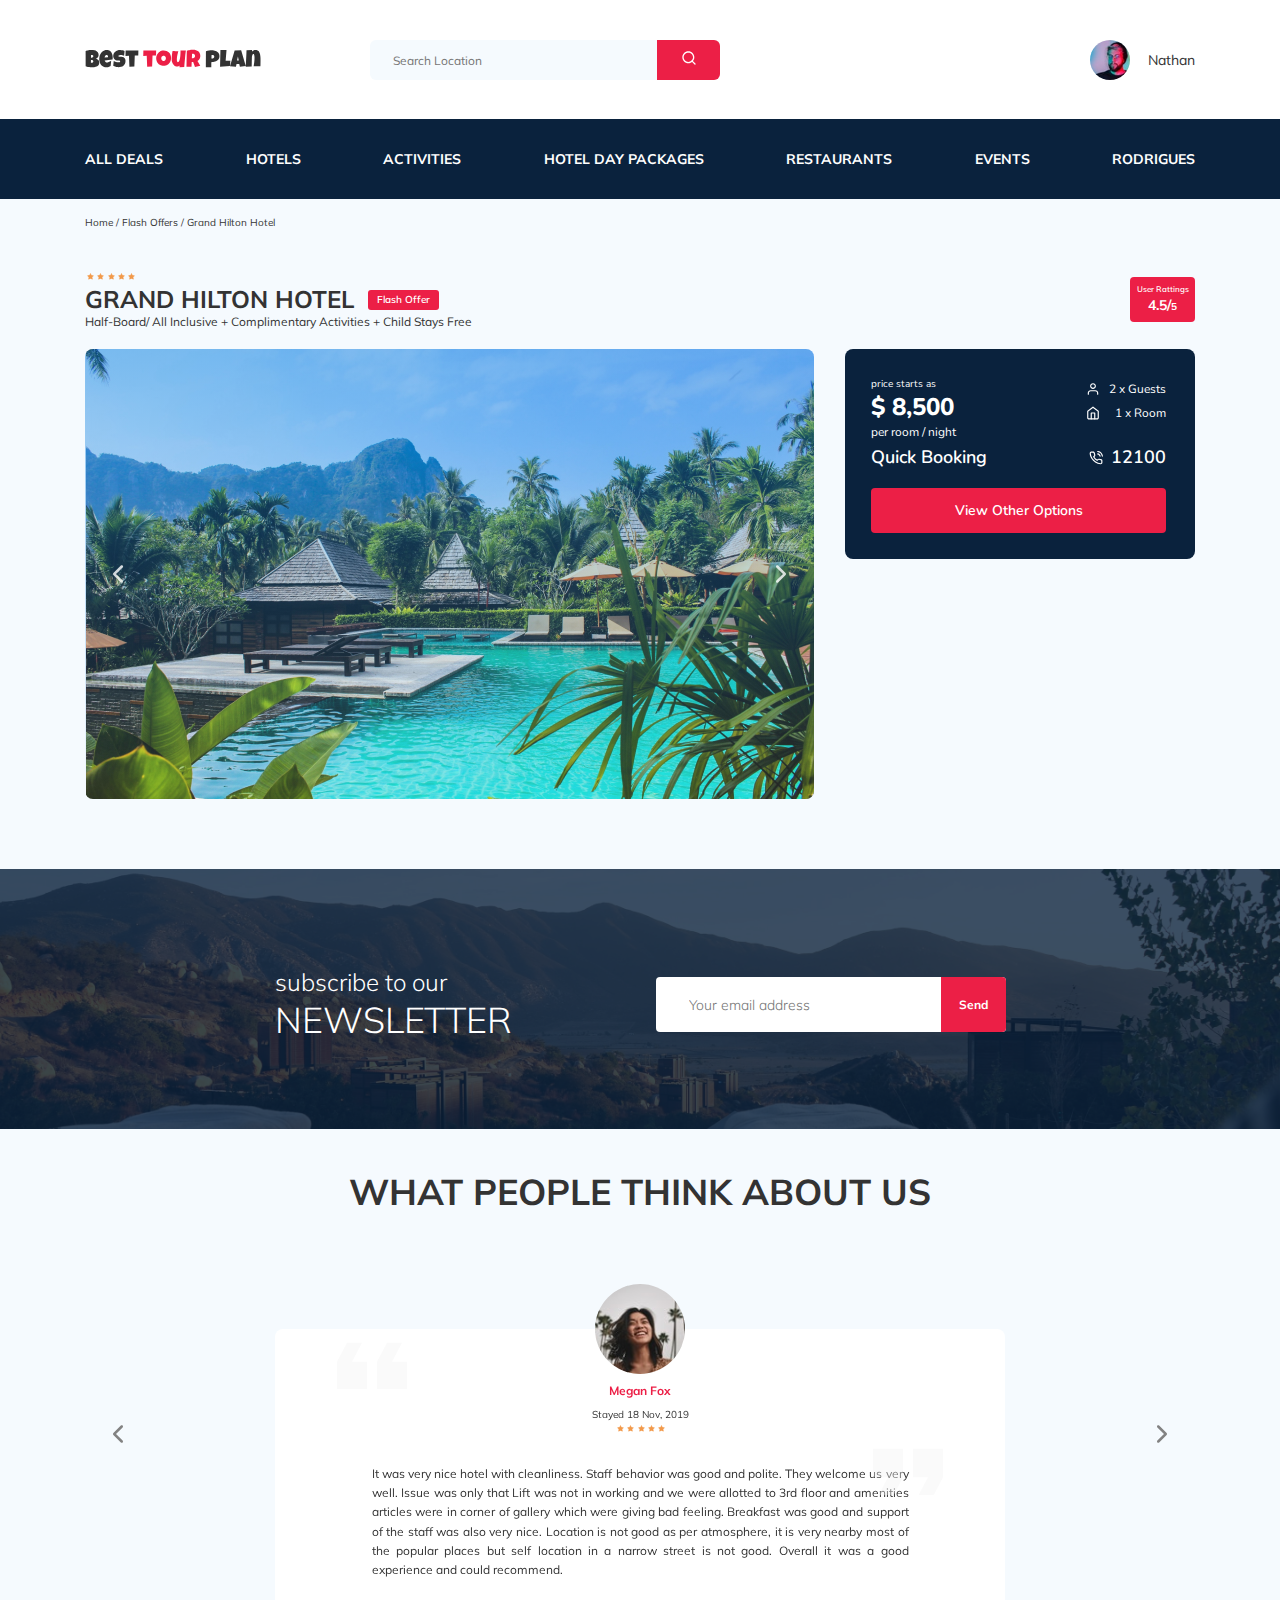
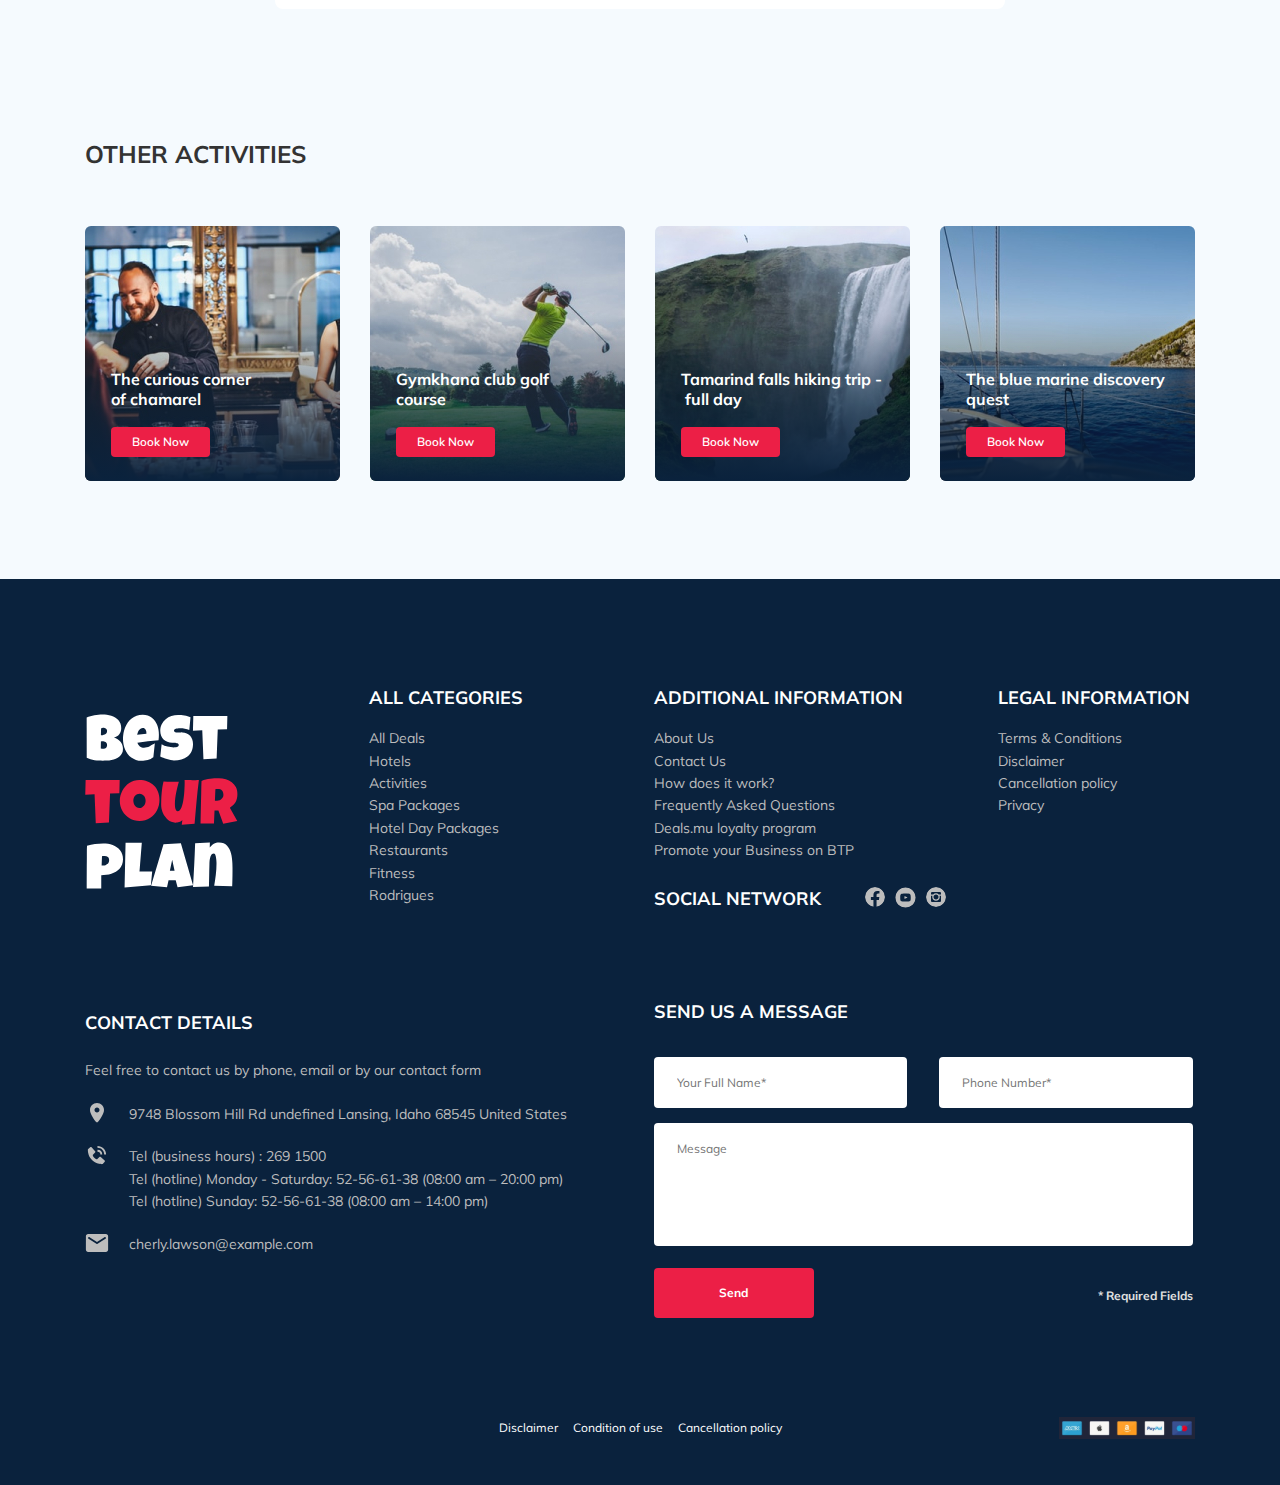
==== index.html @ 062e7aae "create a new repository" ====
<!DOCTYPE html>
<html lang="en">

<head>
  <meta charset="UTF-8" />
  <meta http-equiv="X-UA-Compatible" content="IE=edge" />
  <meta name="viewport" content="width=device-width, initial-scale=1.0" />
  <title>Best Tour Plan - Hotel Booking</title>
  <link rel="preconnect" href="https://fonts.googleapis.com">
  <link rel="preconnect" href="https://fonts.gstatic.com" crossorigin>
  <link href="https://fonts.googleapis.com/css2?family=Mulish:wght@400;700&family=Nunito:wght@400;700;800&display=swap"
    rel="stylesheet">
  <link rel="stylesheet" href="css/swiper-bundle.min.css">
  <link rel="stylesheet" href="css/style.css">

</head>

<body>
  <header class="navbar">
    <div class="container">
      <div class="navbar-top">
        <a href="#" class="logo">
          <img src="img/horizontal-logo.svg" alt="Logo: Best Tour Plan" class="logo__image" />
        </a>
        <form action="#" class="search navbar__search">
          <input type="text" class="search__input" placeholder="Search Location" />
          <button class="search__button">
            <img src="img/search.svg" alt="Icon: search" class="search__button-img" />
          </button>
        </form>
        <a href="#" class="user navbar__user">
          <img src="img/user-avatar.jpg" alt="avatar: Nathan" class="user__avatar" />
          <span class="user__name">Nathan</span>
        </a>
        <!-- /.user -->
        <button class="menu-button navbar-top__menu-button">
          <span class="menu-button__line"></span>
          <span class="menu-button__line"></span>
          <span class="menu-button__line"></span>
        </button>
      </div>
      <!-- /.navbar-top -->
    </div>
    <!-- /.container -->
    <nav class="navbar-buttom">
      <div class="container">
        <ul class="navbar-menu">
          <li class="navbar-menu__item">
            <a href="#" class="navbar-menu__link">All Deals</a>
          </li>
          <li class="navbar-menu__item">
            <a href="#" class="navbar-menu__link">Hotels</a>
          </li>
          <li class="navbar-menu__item">
            <a href="#" class="navbar-menu__link">Activities</a>
          </li>
          <li class="navbar-menu__item">
            <a href="#" class="navbar-menu__link">Hotel Day Packages</a>
          </li>
          <li class="navbar-menu__item">
            <a href="#" class="navbar-menu__link">Restaurants</a>
          </li>
          <li class="navbar-menu__item">
            <a href="#" class="navbar-menu__link">Events</a>
          </li>
          <li class="navbar-menu__item">
            <a href="#" class="navbar-menu__link">Rodrigues</a>
          </li>
        </ul>
      </div>
      <!-- /.container -->
    </nav>
    <!-- /.navbar-menu -->
  </header>
  <nav class="breadcrumb">
    <div class="container">
      <ul class="breadcrumb-list">
        <li class="breadcrumb-list__item">
          <a href="#" class="breadcrumb-list__link">Home</a>
        </li>
        <li class="breadcrumb-list__item">
          <a href="#" class="breadcrumb-list__link">Flash Offers</a>
        </li>
        <li class="breadcrumb-list__item">
          Grand Hilton Hotel
        </li>
      </ul>
    </div>
    <!-- /.container -->
  </nav>
  <!-- /.breadcrumb -->
  <section class="hotel">
    <div class="container">
      <div class="hotel-info">
        <div class="hotel-info__text">
          <div class="hotel-wrapper">
            <div class="stars">
              <div class="stars-container">
                <img src="img/star.svg" alt="rating stars" class="stars-container__images">
                <img src="img/star.svg" alt="rating stars" class="stars-container__images">
                <img src="img/star.svg" alt="rating stars" class="stars-container__images">
                <img src="img/star.svg" alt="rating stars" class="stars-container__images">
                <img src="img/star.svg" alt="rating stars" class="stars-container__images">
              </div>
              <!-- /.stars-container -->
            </div>
            <h1 class="hotel-name hotel-info__name">GRAND HILTON HOTEL</h1>
            <span class="offer hotel-info__offer">Flash Offer</span>
          </div>
          <!-- /.hotel-wrapper -->
          <p class="hotel-description hotel-info__description">Half-Board/ All Inclusive + Complimentary Activities +
            Child Stays Free</p>
        </div>
        <!-- /.hotel-info__text -->
        <div class="rating hotel-info__rating">
          <span class="rating__text">User Rattings</span>
          <span class="rating__counter">4.5/<span class="rating__max-counter">5</span></span>
        </div>
        <!-- /.hotel-info__rating -->
      </div>
      <!-- /.hotel-info -->
      <div class="hotel-grid">
        <div class="swiper-container hotel-slider
        hotel__slider">
          <div class="swiper-wrapper">
            <div class="swiper-slide hotel-slider__slide"><img class="hotel-slider__image" src="img/slide.jpg"
                alt="slide-1"></div>
            <div class="swiper-slide hotel-slider__slide"><img class="hotel-slider__image" src="img/slide-2.jpg"
                alt="slide-2"></div>
            <div class="swiper-slide hotel-slider__slide"><img class="hotel-slider__image" src="img/slide-3.jpg"
                alt="slide-3"></div>
            <div class="swiper-slide hotel-slider__slide"><img class="hotel-slider__image" src="img/slide-4.jpg"
                alt="slide-4"></div>
            <div class="swiper-slide hotel-slider__slide"><img class="hotel-slider__image" src="img/slide-5.jpg"
                alt="slide-5"></div>
          </div>
          <!-- /.swiper-wrapper hotel-slider__wrapper -->
          <button class="hotel-slider__button hotel-slider__button--prev">
          </button>
          <button class="hotel-slider__button hotel-slider__button--next">
          </button>
        </div>
        <!-- /.swiper-container hotel-slider
        hotel__slider -->
        <div class="hotel-rigth">
          <div class="booking">
            <div class="booking__info">
              <div class="booking__price">
                <span class="booking__start">price starts as</span>
                <strong class="booking__pricetag">$ 8,500</strong>
                <span class="booking__per-room">per room / night</span>
              </div>
              <!-- /.booking__price -->
              <div class="booking__room">
                <div class="booking__text">
                  <img src="img/user.svg" alt="Icon: user" class="booking__icon">
                  <span class="booking__description">2 x Guests</span>
                </div>
                <!-- /.booking__text -->
                <div class="booking__text">
                  <img src="img/home.svg" alt="Icon: home" class="booking__icon">
                  <span class="booking__description">1 x Room</span>
                </div>
                <!-- /.booking__text -->
              </div>
              <!-- /.booking__room -->
            </div>
            <!-- /.booking__info -->
            <div class="booking__call-center">
              <span class="booking__heading">Quick Booking</span>
              <a href="tel:12100" class="booking__number">
                <img src="img/phone-call.svg" alt="Icon: phone" class="booking__icon">
                <span class="booking__num">12100</span>
              </a>
            </div>
            <!-- /.booking__call-center -->
            <button class="button booking__button">View Other Options</button>
          </div>
          <!-- /.booking -->
          <div class="map">
            <iframe class="map-style"
              src="https://www.google.com/maps/embed?pb=!1m18!1m12!1m3!1d3222.095697800351!2d-115.16308798524022!3d36.13988311228956!2m3!1f0!2f0!3f0!3m2!1i1024!2i768!4f13.1!3m3!1m2!1s0x80c8c4390e8c2ddf%3A0xf3a66dec07770c1b!2z0KXQuNC70YLQvtC9INCT0YDQsNC90LQg0JLQsNC60LXQudGI0LXQvdGBINC-0L0g0JvQsNGBINCS0LXQs9Cw0YEg0KHRgtGA0creLjQvw!5e0!3m2!1sru!2s!4v1626205768491!5m2!1sru!2s"></iframe>
          </div>
          <!-- /.map -->
        </div>
        <!-- /.hotel-rigth -->
      </div>
      <!-- /.hotel-grid-->
    </div>
    <!-- /.container -->
  </section>
  <!-- /.hotel -->
  <section class="newsletter">
    <div class="newsletter-wrapper">
      <h2 class="newsletter-title newsletter__title">subscribe to our
        <span class="newsletter-title__strong">Newsletter</span>
      </h2>
      <form action="#" class="subscribe newsletter__subscribe">
        <input type="text" class="subscribe__input" placeholder="Your email address" />
        <button class="subscribe__button">
          Send
        </button>
      </form>
    </div>
    <!-- /.newsletter-wrapper -->
  </section>
  <!-- /.newsletter -->
  <section class="reviews">
    <div class="container">
      <h2 class="reviews__title">What people think about&nbsp;us</h2>
      <div class="swiper-container reviews-slider">
        <div class="swiper-wrapper">
          <div class="swiper-slide">
            <div class="reviews-slider__item">
              <div class="reviews-slider__profile">
                <img src="img/reviews-avatar.jpg" alt="Photo: Megan Fox" class="reviews-slider__avatar">
                <h3 class="reviews-slider__username">Megan Fox</h3>
                <span class="reviews-slider__date">Stayed 18 Nov, 2019</span>
                <div class="reviews-slider__rating">
                  <div class="stars-container">
                    <img src="img/star.svg" alt="rating stars" class="stars-container__images">
                    <img src="img/star.svg" alt="rating stars" class="stars-container__images">
                    <img src="img/star.svg" alt="rating stars" class="stars-container__images">
                    <img src="img/star.svg" alt="rating stars" class="stars-container__images">
                    <img src="img/star.svg" alt="rating stars" class="stars-container__images">
                  </div>
                  <!-- /.stars-container -->
                </div>
                <!-- /.reviews-slider__rating -->
              </div>
              <!-- /.reviews-slider__profile -->
              <p class="reviews-slider__text">
                It was very nice hotel with cleanliness. Staff behavior was good and polite. They welcome us very well.
                Issue was only
                that Lift was not in working and we were allotted to 3rd floor and amenities articles were in corner of
                gallery which
                were giving bad feeling. Breakfast was good and support of the staff was also very nice. Location is not
                good as per
                atmosphere, it is very nearby most of the popular places but self location in a narrow street is not
                good. Overall it
                was a good experience and could recommend.
              </p>

            </div>
            <!-- /.reviews-slider__item -->
          </div>
          <!-- /.swiper-slide -->
          <div class="swiper-slide">
            <div class="reviews-slider__item">
              <div class="reviews-slider__profile">
                <img src="img/avatar-Nicol-Ric.jpg" alt="Photo: Nicol Ric" class="reviews-slider__avatar">
                <h3 class="reviews-slider__username">Nicol Ric</h3>
                <span class="reviews-slider__date">Stayed 08 Jun, 2020</span>
                <div class="reviews-slider__rating">
                  <div class="stars-container">
                    <img src="img/star.svg" alt="rating stars" class="stars-container__images">
                    <img src="img/star.svg" alt="rating stars" class="stars-container__images">
                    <img src="img/star.svg" alt="rating stars" class="stars-container__images">
                    <img src="img/star.svg" alt="rating stars" class="stars-container__images">
                    <img src="img/rating-star-bad.svg" alt="rating stars bad" class="stars-container__images">
                  </div>
                  <!-- /.stars-container -->
                </div>
                <!-- /.reviews-slider__rating -->
              </div>
              <!-- /.reviews-slider__profile -->
              <p class="reviews-slider__text">
                The facility has a fabulous pool area complete with TV, bar and bbq’s. Several spas located throughout
                the area and one
                specifically dedicated for owners. A little far from the major hotel however bus service and tram
                service conveniently
                located nearby.
              </p>

            </div>
            <!-- /.reviews-slider__item -->
          </div>
          <!-- /.swiper-slide -->
          <div class="swiper-slide">
            <div class="reviews-slider__item">
              <div class="reviews-slider__profile">
                <img src="img/avatar-Stive-Jobs.jpg" alt="Photo: Stive Jobs" class="reviews-slider__avatar">
                <h3 class="reviews-slider__username">Stive Jobs</h3>
                <span class="reviews-slider__date">Stayed 15 Apr, 2020</span>
                <div class="reviews-slider__rating">
                  <div class="stars-container">
                    <img src="img/star.svg" alt="rating stars" class="stars-container__images">
                    <img src="img/star.svg" alt="rating stars" class="stars-container__images">
                    <img src="img/star.svg" alt="rating stars" class="stars-container__images">
                    <img src="img/star.svg" alt="rating stars" class="stars-container__images">
                    <img src="img/rating-star-bad.svg" alt="rating stars bad" class="stars-container__images">
                  </div>
                  <!-- /.stars-container -->
                </div>
                <!-- /.reviews-slider__rating -->
              </div>
              <!-- /.reviews-slider__profile -->
              <p class="reviews-slider__text">
                Has clogged sink….at times no hot water ..overflow leaking from room above in our bath tub at nite.
                Overall not the
                service u would expect from hilton. Will not be staying here again. Very long lines at the bar almost 30
                min to get a
                drink .
              </p>

            </div>
            <!-- /.reviews-slider__item -->
          </div>
          <!-- /.swiper-slide -->
          <div class="swiper-slide">
            <div class="reviews-slider__item">
              <div class="reviews-slider__profile">
                <img src="img/avatar-Mary-Smith.jpg" alt="Photo: Mary Smith" class="reviews-slider__avatar">
                <h3 class="reviews-slider__username">Mary Smith</h3>
                <span class="reviews-slider__date">Stayed 10 Jul, 2021</span>
                <div class="reviews-slider__rating">
                  <div class="stars-container">
                    <img src="img/star.svg" alt="rating stars" class="stars-container__images">
                    <img src="img/star.svg" alt="rating stars" class="stars-container__images">
                    <img src="img/star.svg" alt="rating stars" class="stars-container__images">
                    <img src="img/star.svg" alt="rating stars" class="stars-container__images">
                    <img src="img/star.svg" alt="rating stars" class="stars-container__images">
                  </div>
                  <!-- /.stars-container -->
                </div>
                <!-- /.reviews-slider__rating -->
              </div>
              <!-- /.reviews-slider__profile -->
              <p class="reviews-slider__text">
                The Hilton never disappoints, the staff was friendly, the pool area nice and clean. The best part of our
                stay at the
                Hilton on the Strip was there’s NO casino slots in the Hotel. We will definitely stay here next visit to
                Vegas
              </p>

            </div>
            <!-- /.reviews-slider__item -->
          </div>
          <!-- /.swiper-slide -->
          <div class="swiper-slide">
            <div class="reviews-slider__item">
              <div class="reviews-slider__profile">
                <img src="img/avatar-Tom-Higinson.jpg" alt="Photo: Tom Higinson" class="reviews-slider__avatar">
                <h3 class="reviews-slider__username">Tom Higinson</h3>
                <span class="reviews-slider__date">Stayed 12 Jul, 2021</span>
                <div class="reviews-slider__rating">
                  <div class="stars-container">
                    <img src="img/star.svg" alt="rating stars" class="stars-container__images">
                    <img src="img/star.svg" alt="rating stars" class="stars-container__images">
                    <img src="img/star.svg" alt="rating stars" class="stars-container__images">
                    <img src="img/rating-star-bad.svg" alt="rating stars bad" class="stars-container__images">
                    <img src="img/rating-star-bad.svg" alt="rating stars bad" class="stars-container__images">
                  </div>
                  <!-- /.stars-container -->
                </div>
                <!-- /.reviews-slider__rating -->
              </div>
              <!-- /.reviews-slider__profile -->
              <p class="reviews-slider__text">
                Was not warned about major contraction in front of building. Pool closed way too early, no restaurant in
                facility. Was
                not impressed with so called Star Luxury Suite. DVD was not even plugged in and it took several calls
                before maintenance
                was activated to come investigate. After cleaning they did not supply laundry soap. No continental
                breakfast, parking
                was far away & the nearby parking was small.
              </p>

            </div>
            <!-- /.reviews-slider__item -->
          </div>
          <!-- /.swiper-slide -->
        </div>
        <!-- /.swiper-wrapper -->
        <button class="reviews-slider__button reviews-slider__button--prev">
        </button>
        <button class="reviews-slider__button reviews-slider__button--next">
        </button>
      </div>
      <!-- /.reviews-slider -->
    </div>
    <!-- /.container -->
  </section>
  <!-- /.reviews -->
  <section class="activities">
    <div class="container">
      <h3 class="activities__title">Other Activities</h3>
      <div class="activities-wrapper">
        <div class="card activities__card">
          <img src="img/activity-1.jpg" alt="The curious corner 
             of chamarel" class="card__image">
          <h3 class="card__title">The curious corner
            of&nbsp;chamarel</h3>
          <button class="card__button">Book Now</button>
        </div>
        <!-- /.card -->
        <div class="card activities__card">
          <img src="img/activity-2.jpg" alt="Gymkhana club golf
             course" class="card__image">
          <h3 class="card__title">Gymkhana club golf
            course</h3>
          <button class="card__button">Book Now</button>
        </div>
        <!-- /.card -->
        <div class="card activities__card">
          <img src="img/activity-3.jpg" alt="Tamarind falls hiking
          trip - full day" class="card__image">
          <h3 class="card__title">Tamarind falls hiking
            trip&nbsp;-&nbsp;full day
          </h3>
          <button class="card__button">Book Now</button>
        </div>
        <!-- /.card -->
        <div class="card activities__card">
          <img src="img/activity-4.jpg" alt="The blue marine discovery
           quest" class="card__image">
          <h3 class="card__title">The blue marine discovery
            quest</h3>
          <button class="card__button">Book Now</button>
        </div>
        <!-- /.card -->
      </div>
      <!-- /.activities-wrapper -->
    </div>
    <!-- /.container -->
  </section>
  <!-- /.activities -->
  <footer class="footer">
    <div class="container">
      <div class="footer-wrapper">
        <a href="index.html" class="footer__logo">
          <img src="img/footer/vertical-logo.svg" alt="icon:vertical logo" />
        </a>
        <div class="footer__list footer__categories">
          <h3 class="footer__title">All categories</h3>
          <ul class="footer__ul">
            <li class="footer__item">
              <a href="#" class="footer__link">All Deals</a>
            </li>
            <li class="footer__item">
              <a href="#" class="footer__link">Hotels</a>
            </li>
            <li class="footer__item">
              <a href="#" class="footer__link">Activities</a>
            </li>
            <li class="footer__item">
              <a href="#" class="footer__link">Spa Packages</a>
            </li>
            <li class="footer__item">
              <a href="#" class="footer__link">Hotel Day Packages</a>
            </li>
            <li class="footer__item">
              <a href="#" class="footer__link">Restaurants</a>
            </li>
            <li class="footer__item">
              <a href="#" class="footer__link">Fitness</a>
            </li>
            <li class="footer__item">
              <a href="#" class="footer__link">Rodrigues</a>
            </li>
          </ul>
        </div>
        <!-- /.footer__list -->
        <div class="footer__list footer__additional">
          <h3 class="footer__title">additional information</h3>
          <ul class="footer__ul">
            <li class="footer__item">
              <a href="#" class="footer__link">About Us</a>
            </li>
            <li class="footer__item">
              <a href="#" class="footer__link">Contact Us</a>
            </li>
            <li class="footer__item">
              <a href="#" class="footer__link">How does it work?</a>
            </li>
            <li class="footer__item">
              <a href="#" class="footer__link">Frequently Asked Questions</a>
            </li>
            <li class="footer__item">
              <a href="#" class="footer__link">Deals.mu loyalty program</a>
            </li>
            <li class="footer__item">
              <a href="#" class="footer__link">Promote your Business on BTP</a>
            </li>
          </ul>
        </div>
        <!-- /.footer__list -->
        <div class="footer__social-network">
          <h3 class="footer__title footer__title--inline">social network</h3>
          <div class="footer__social-links">
            <a href="https://www.facebook.com/" target="_blank">
              <img class="footer__social-icon" src="./img/footer/facebook.svg" alt="link: facebook" />
            </a>
            <a href="https://www.youtube.com/" target="_blank">
              <img class="footer__social-icon" src="./img/footer/ytube.svg" alt="link: youtube" />
            </a>
            <a href="https://www.instagram.com/" target="_blank">
              <img class="footer__social-icon" src="./img/footer/instagram.svg" alt="link: instagram" />
            </a>
          </div>
          <!-- /.footer__social-links -->
        </div>
        <!-- /.footer__social-network -->
        <div class="footer__list footer__legal">
          <h3 class="footer__title">legal information</h3>
          <ul class="footer__ul">
            <li class="footer__item">
              <a href="#" class="footer__link">Terms & Conditions</a>
            </li>
            <li class="footer__item">
              <a href="#" class="footer__link">Disclaimer</a>
            </li>
            <li class="footer__item">
              <a href="#" class="footer__link">Cancellation policy</a>
            </li>
            <li class="footer__item">
              <a href="#" class="footer__link">Privacy</a>
            </li>
          </ul>
        </div>
        <!-- /.footer__list -->
        <div class="footer__contact-details contact-details">
          <h3 class="footer__title footer__title--contact">contact details</h3>
          <p class="footer__text">Feel free to contact us by phone, email or by our contact form</p>
          <ul class="footer__ul contact-details__ul">
            <li class="footer__item contact-details__item">
              <img src="./img/footer/map-marker.svg" class="contact-details__icon" alt="icon: map" />
              9748 Blossom Hill Rd undefined Lansing, Idaho 68545 United States
            </li>
            <li class="footer__item contact-details__item">
              <img src="./img/footer/phone-call-2.svg" class="contact-details__icon" alt="icon: phone" />
              <span>
                Tel (business hours) : <a class="contact-details__link" href="tel:2691500">269 1500</a> <br />
                Tel (hotline) Monday - Saturday:
                <a class="contact-details__link"
                  href="tel:52566138">52&#x2060;-&#x2060;56&#x2060;-&#x2060;&#x2060;61&#x2060;-&#x2060;38</a>
                (08:00 am – 20:00 pm) <br />
                Tel (hotline) Sunday:
                <a class="contact-details__link"
                  href="tel:52566138">52&#x2060;-&#x2060;56&#x2060;-&#x2060;61&#x2060;-&#x2060;38</a>
                (08:00 am – 14:00 pm)
                <br />
              </span>
            </li>
            <li class="footer__item contact-details__item">
              <img src="./img/footer/email.svg" class="contact-details__icon" alt="icon: email" />
              <a class="contact-details__link" href="mailto:cherly.lawson@example.com">cherly.lawson@example.com</a>
            </li>
          </ul>
        </div>
        <!-- /.footer__contact-details -->
        <div class="footer__contact-form">
          <h3 class="footer__title footer__title--form">send us a message</h3>
          <form action="#" class="footer__form form">
            <div class="footer__input-group">
              <input type="text" class="input footer__input" placeholder="Your Full Name*" />
            </div>
            <!-- /.footer__input-group -->
            <div class="footer__input-group">
              <input type="tel" class="input footer__input phone" placeholder="Phone Number*" />
            </div>
            <!-- /.footer__input-group -->
            <textarea cols="30" rows="10" class="input footer__message" placeholder="Message"></textarea>
            <button class="button footer__button" type="submit">Send</button>
            <span class="footer__info">* Required Fields</span>
          </form>
        </div>
        <!-- /.footer__message-form -->
      </div>
      <!-- /.footer-wrapper -->
      <div class="footer__rights rights">
        <div class="rights-wrapper">
          <ul class="rights__ul">
            <li class="rights__item">
              <a href="#" class="rights__link">Disclaimer</a>
            </li>
            <li class="rights__item">
              <a href="#" class="rights__link">Condition of use</a>
            </li>
            <li class="rights__item">
              <a href="#" class="rights__link"> Cancellation policy</a>
            </li>
          </ul>
          <img src="./img/footer/payment.svg" alt="icon: payment" class="rights__image" />
        </div>
        <!-- /.rights-wrapper -->
      </div>
      <!-- /.footer__rights -->
    </div>
    <!-- /.container -->
  </footer>


  <script src="js/swiper-bundle.min.js"></script>
  <script src="js/main.js"></script>
  <script src="https://ajax.googleapis.com/ajax/libs/jquery/1.11.0/jquery.min.js"></script>
  <script src="js/parallax.min.js"></script>
</body>

</html>
---- css/style.css ----
* {
  box-sizing: border-box;
}

h1, h2, h3, h4, h5, h6, p {
  margin: 0;
  padding: 0;
}

ul, ol {
  margin: 0;
  padding: 0;
  list-style: none;
}

a {
  color: inherit;
  text-decoration: none;
  cursor: pointer;
}

button {
  border: none;
  cursor: pointer;
  padding: 0;
}

body {
  font-family: 'Mulish', sans-serif;
  color: #333333;
  background-color: #F5FAFE;
}

.container {
  max-width: 1110px;
  margin: auto;
}

img {
  max-width: 100%;
}

textarea {
  resize: none;
}

/*! normalize.css v8.0.1 | MIT License | github.com/necolas/normalize.css */
/* Document
   ========================================================================== */
/**
 * 1. Correct the line height in all browsers.
 * 2. Prevent adjustments of font size after orientation changes in iOS.
 */
html {
  line-height: 1.15;
  /* 1 */
  -webkit-text-size-adjust: 100%;
  /* 2 */
}

/* Sections
   ========================================================================== */
/**
 * Remove the margin in all browsers.
 */
body {
  margin: 0;
}

/**
 * Render the `main` element consistently in IE.
 */
main {
  display: block;
}

/**
 * Correct the font size and margin on `h1` elements within `section` and
 * `article` contexts in Chrome, Firefox, and Safari.
 */
h1 {
  font-size: 2em;
  margin: 0.67em 0;
}

/* Grouping content
   ========================================================================== */
/**
 * 1. Add the correct box sizing in Firefox.
 * 2. Show the overflow in Edge and IE.
 */
hr {
  box-sizing: content-box;
  /* 1 */
  height: 0;
  /* 1 */
  overflow: visible;
  /* 2 */
}

/**
 * 1. Correct the inheritance and scaling of font size in all browsers.
 * 2. Correct the odd `em` font sizing in all browsers.
 */
pre {
  font-family: monospace, monospace;
  /* 1 */
  font-size: 1em;
  /* 2 */
}

/* Text-level semantics
   ========================================================================== */
/**
 * Remove the gray background on active links in IE 10.
 */
a {
  background-color: transparent;
}

/**
 * 1. Remove the bottom border in Chrome 57-
 * 2. Add the correct text decoration in Chrome, Edge, IE, Opera, and Safari.
 */
abbr[title] {
  border-bottom: none;
  /* 1 */
  text-decoration: underline;
  /* 2 */
  text-decoration: underline dotted;
  /* 2 */
}

/**
 * Add the correct font weight in Chrome, Edge, and Safari.
 */
b,
strong {
  font-weight: bolder;
}

/**
 * 1. Correct the inheritance and scaling of font size in all browsers.
 * 2. Correct the odd `em` font sizing in all browsers.
 */
code,
kbd,
samp {
  font-family: monospace, monospace;
  /* 1 */
  font-size: 1em;
  /* 2 */
}

/**
 * Add the correct font size in all browsers.
 */
small {
  font-size: 80%;
}

/**
 * Prevent `sub` and `sup` elements from affecting the line height in
 * all browsers.
 */
sub,
sup {
  font-size: 75%;
  line-height: 0;
  position: relative;
  vertical-align: baseline;
}

sub {
  bottom: -0.25em;
}

sup {
  top: -0.5em;
}

/* Embedded content
   ========================================================================== */
/**
 * Remove the border on images inside links in IE 10.
 */
img {
  border-style: none;
}

/* Forms
   ========================================================================== */
/**
 * 1. Change the font styles in all browsers.
 * 2. Remove the margin in Firefox and Safari.
 */
button,
input,
optgroup,
select,
textarea {
  font-family: inherit;
  /* 1 */
  font-size: 100%;
  /* 1 */
  line-height: 1.15;
  /* 1 */
  margin: 0;
  /* 2 */
}

/**
 * Show the overflow in IE.
 * 1. Show the overflow in Edge.
 */
button,
input {
  /* 1 */
  overflow: visible;
}

/**
 * Remove the inheritance of text transform in Edge, Firefox, and IE.
 * 1. Remove the inheritance of text transform in Firefox.
 */
button,
select {
  /* 1 */
  text-transform: none;
}

/**
 * Correct the inability to style clickable types in iOS and Safari.
 */
button,
[type="button"],
[type="reset"],
[type="submit"] {
  -webkit-appearance: button;
}

/**
 * Remove the inner border and padding in Firefox.
 */
button::-moz-focus-inner,
[type="button"]::-moz-focus-inner,
[type="reset"]::-moz-focus-inner,
[type="submit"]::-moz-focus-inner {
  border-style: none;
  padding: 0;
}

/**
 * Restore the focus styles unset by the previous rule.
 */
button:-moz-focusring,
[type="button"]:-moz-focusring,
[type="reset"]:-moz-focusring,
[type="submit"]:-moz-focusring {
  outline: 1px dotted ButtonText;
}

/**
 * Correct the padding in Firefox.
 */
fieldset {
  padding: 0.35em 0.75em 0.625em;
}

/**
 * 1. Correct the text wrapping in Edge and IE.
 * 2. Correct the color inheritance from `fieldset` elements in IE.
 * 3. Remove the padding so developers are not caught out when they zero out
 *    `fieldset` elements in all browsers.
 */
legend {
  box-sizing: border-box;
  /* 1 */
  color: inherit;
  /* 2 */
  display: table;
  /* 1 */
  max-width: 100%;
  /* 1 */
  padding: 0;
  /* 3 */
  white-space: normal;
  /* 1 */
}

/**
 * Add the correct vertical alignment in Chrome, Firefox, and Opera.
 */
progress {
  vertical-align: baseline;
}

/**
 * Remove the default vertical scrollbar in IE 10+.
 */
textarea {
  overflow: auto;
}

/**
 * 1. Add the correct box sizing in IE 10.
 * 2. Remove the padding in IE 10.
 */
[type="checkbox"],
[type="radio"] {
  box-sizing: border-box;
  /* 1 */
  padding: 0;
  /* 2 */
}

/**
 * Correct the cursor style of increment and decrement buttons in Chrome.
 */
[type="number"]::-webkit-inner-spin-button,
[type="number"]::-webkit-outer-spin-button {
  height: auto;
}

/**
 * 1. Correct the odd appearance in Chrome and Safari.
 * 2. Correct the outline style in Safari.
 */
[type="search"] {
  -webkit-appearance: textfield;
  /* 1 */
  outline-offset: -2px;
  /* 2 */
}

/**
 * Remove the inner padding in Chrome and Safari on macOS.
 */
[type="search"]::-webkit-search-decoration {
  -webkit-appearance: none;
}

/**
 * 1. Correct the inability to style clickable types in iOS and Safari.
 * 2. Change font properties to `inherit` in Safari.
 */
::-webkit-file-upload-button {
  -webkit-appearance: button;
  /* 1 */
  font: inherit;
  /* 2 */
}

/* Interactive
   ========================================================================== */
/*
 * Add the correct display in Edge, IE 10+, and Firefox.
 */
details {
  display: block;
}

/*
 * Add the correct display in all browsers.
 */
summary {
  display: list-item;
}

/* Misc
   ========================================================================== */
/**
 * Add the correct display in IE 10+.
 */
template {
  display: none;
}

/**
 * Add the correct display in IE 10.
 */
[hidden] {
  display: none;
}

.navbar {
  background-color: #ffffff;
}

.navbar-top {
  display: flex;
  align-items: center;
  justify-content: space-between;
  padding-top: 40px;
  padding-bottom: 39px;
}

.navbar-top__menu-button {
  display: none;
}

.navbar__search {
  margin-right: auto;
  margin-left: 108px;
}

.navbar-buttom {
  background-color: #0A223D;
}

.navbar-menu {
  display: flex;
  align-items: center;
  justify-content: space-between;
  color: #ffffff;
  padding: 30px 0;
}

.navbar-menu__link {
  text-transform: uppercase;
  font-size: 14px;
  line-height: 19px;
  font-weight: bold;
}

.logo {
  width: 177px;
}

.search {
  display: flex;
  position: relative;
  overflow: hidden;
  border-radius: 6px;
  height: 40px;
}

.search__input {
  width: 350px;
  height: 100%;
  padding-left: 23px;
  padding-right: 75px;
  background-color: #F5FAFE;
  border: none;
  font-size: 12px;
  line-height: 15px;
  color: #333333;
}

.search__button {
  position: absolute;
  top: 0;
  right: 0;
  width: 63px;
  height: 100%;
  border: none;
  background-color: #ec1f46;
}

.search__button-img {
  width: 16px;
  height: 16px;
}

.user {
  display: flex;
  align-items: center;
  text-decoration: none;
}

.user__avatar {
  width: 40px;
  height: 40px;
  border-radius: 50%;
  object-fit: cover;
}

.user__name {
  font-size: 14px;
  line-height: 18px;
  color: #333333;
  margin-left: 18px;
}

.breadcrumb-list {
  display: flex;
  align-items: center;
  padding: 17px 0 18px 0;
}

.breadcrumb-list__item {
  font-size: 10px;
  line-height: 13px;
}

.breadcrumb-list__item:not(:last-child)::after {
  content: "/";
  margin-right: 3px;
}

.hotel {
  margin-bottom: 70px;
}

.hotel-info {
  display: flex;
  align-items: center;
  justify-content: space-between;
  padding-bottom: 20px;
}

.hotel-info__offer {
  padding: 3px 9px 4px 9px;
  margin-left: 14px;
  margin-top: 5px;
  font-weight: 600;
}

.hotel-info__name {
  margin-top: 4px;
  margin-bottom: 0;
}

.hotel-info__text {
  padding-top: 26px;
}

.hotel-name {
  font-size: 24px;
  line-height: 30px;
}

.hotel-wrapper {
  display: flex;
  flex-wrap: wrap;
  align-items: center;
}

.hotel-description {
  font-size: 12px;
  line-height: 15px;
}

.hotel__slider {
  margin-left: 0;
}

.hotel-slider {
  width: 729px;
  height: 450px;
}

.hotel-slider__slide {
  position: relative;
  width: 100%;
  height: 100%;
  border-radius: 8px;
  overflow: hidden;
}

.hotel-slider__slide::after {
  content: '';
  position: absolute;
  width: 100%;
  height: 100%;
  top: 0;
  bottom: 0;
  left: 0;
  right: 0;
  background: linear-gradient(180deg, rgba(0, 122, 223, 0.48) 0%, rgba(255, 255, 255, 0.128) 100%);
  z-index: 9;
}

.hotel-slider__button {
  position: absolute;
  top: 50%;
  transform: translateY(-50%);
  z-index: 10;
  width: 30px;
  height: 30px;
  border: none;
  background-repeat: no-repeat;
  background-position: center;
  background-size: 10px;
  background-color: transparent;
}

.hotel-slider__button--next {
  right: 18px;
  background-image: url(../img/arrow-next.svg);
}

.hotel-slider__button--prev {
  left: 18px;
  background-image: url(../img/arrow-prev.svg);
}

.hotel-grid {
  display: flex;
  justify-content: space-between;
}

.hotel-rigth {
  display: flex;
  flex-direction: column;
  justify-content: space-between;
}

.stars {
  flex-basis: 100%;
  margin-right: 16px;
}

.stars-container {
  width: 48px;
  display: flex;
  flex-wrap: nowrap;
  justify-content: space-between;
  margin-left: 2px;
}

.stars-container__images {
  width: 7px;
  height: 7px;
  margin: 0;
}

.offer {
  font-size: 10px;
  line-height: 13px;
  background-color: #ec1f46;
  border-radius: 3px;
  color: #ffffff;
}

.rating {
  max-width: 65px;
  min-height: 45px;
  text-align: center;
  color: #ffffff;
  background-color: #ec1f46;
  border-radius: 4px;
  margin-bottom: -22px;
}

.rating__text {
  font-size: 8px;
  line-height: 10px;
  font-weight: 600;
}

.rating__counter {
  font-size: 14px;
  line-height: 18px;
  font-weight: bold;
}

.rating__max-counter {
  font-size: 10px;
  line-height: 18px;
  font-weight: bold;
}

.booking {
  border-radius: 8px;
  width: 350px;
  min-height: 210px;
  padding: 28px 29px 24px 26px;
  background-color: #0A223D;
  color: #ffffff;
  font-family: 'Nunito';
}

.booking__info {
  display: flex;
  justify-content: space-between;
  margin-bottom: 5px;
}

.booking__price {
  display: flex;
  flex-direction: column;
}

.booking__start {
  font-weight: normal;
  font-size: 10px;
  line-height: 14px;
}

.booking__pricetag {
  font-weight: 800;
  font-size: 24px;
  line-height: 33px;
  font-style: normal;
}

.booking__per-room {
  font-style: normal;
  font-weight: normal;
  font-size: 12px;
  line-height: 16px;
}

.booking__room {
  margin-top: 4px;
}

.booking__text {
  display: flex;
  align-items: center;
  justify-content: space-between;
  margin-bottom: 8px;
  font-style: normal;
  font-weight: normal;
  font-size: 12px;
  line-height: 16px;
}

.booking__description {
  margin-left: 9px;
}

.booking__call-center {
  display: flex;
  justify-content: space-between;
  align-items: center;
  margin-bottom: 18px;
}

.booking__heading {
  font-style: normal;
  font-weight: 600;
  font-size: 18px;
  line-height: 25px;
}

.booking__number {
  display: flex;
  align-items: center;
  justify-content: space-between;
  font-weight: 600;
  font-size: 18px;
  line-height: 25px;
}

.booking__num {
  margin-left: 8px;
}

.booking__button {
  min-height: 45px;
  font-style: normal;
  font-weight: 600;
  font-size: 14px;
  line-height: 19px;
  width: 100%;
  border-radius: 4px;
  background-color: #ec1f46;
  color: #ffffff;
}

.map {
  width: 347px;
  height: 213px;
  border-radius: 10px;
  overflow: hidden;
}

.map-style {
  width: 100%;
  height: 213px;
  border: none;
  loading: lazy;
}

.newsletter {
  position: relative;
  padding: 98px 0 87px 0;
  background-image: url(../img/newsletter-bg.jpg);
  background-repeat: no-repeat;
  background-position: center;
  background-size: cover;
}

.newsletter::before {
  content: '';
  position: absolute;
  top: 0;
  right: 0;
  bottom: 0;
  left: 0;
  width: 100%;
  height: 100%;
  background-color: rgba(10, 34, 61, 0.8);
}

.newsletter-wrapper {
  position: relative;
  display: flex;
  align-items: center;
  justify-content: space-between;
  width: 731px;
  margin: auto;
}

.newsletter-title {
  display: flex;
  flex-direction: column;
  font-style: normal;
  font-weight: 300;
  font-size: 24px;
  line-height: 30px;
  color: #ffffff;
}

.newsletter-title__strong {
  font-size: 36px;
  line-height: 45px;
  text-transform: uppercase;
}

.subscribe {
  position: relative;
  width: 350px;
  height: 55px;
  border-radius: 4px;
  overflow: hidden;
}

.subscribe__input {
  position: absolute;
  width: 100%;
  height: 100%;
  padding-left: 33px;
  padding-right: 75px;
  font-style: normal;
  font-weight: 300;
  font-size: 14px;
  line-height: 18px;
  border: none;
  color: #BDBDBD;
}

.subscribe__button {
  position: absolute;
  display: flex;
  align-items: center;
  justify-content: center;
  flex-wrap: wrap;
  min-width: 65px;
  max-width: 140px;
  top: 0;
  right: 0;
  height: 100%;
  border: none;
  background-color: #ec1f46;
  color: #ffffff;
  font-style: normal;
  font-weight: bold;
  font-size: 12px;
  line-height: 15px;
}

.reviews {
  padding: 40px 0 70px 0;
}

.reviews__title {
  font-style: normal;
  font-weight: bold;
  font-size: 36px;
  line-height: 45px;
  text-align: center;
  text-transform: uppercase;
  margin-bottom: 70px;
}

.reviews-slider__item {
  position: relative;
  display: flex;
  flex-direction: column;
  align-items: center;
  width: 730px;
  min-height: 280px;
  margin: 45px auto 0;
  padding: 0 62px 30px;
  background-color: #fff;
  border-radius: 8px;
}

.reviews-slider__item::before {
  content: '';
  position: absolute;
  top: 12.8px;
  left: 62px;
  width: 70px;
  height: 47px;
  background-image: url(../img/quote-left.svg);
  background-repeat: no-repeat;
}

.reviews-slider__item::after {
  content: '';
  position: absolute;
  right: 62px;
  top: 118.7px;
  width: 70px;
  height: 47px;
  background-image: url(../img/quote-rigth.svg);
  background-repeat: no-repeat;
}

.reviews-slider__button {
  position: absolute;
  top: 46%;
  transform: translateY(-50%);
  width: 30px;
  height: 30px;
  background-repeat: no-repeat;
  background-size: 10px;
  background-position: center;
  background-color: transparent;
  z-index: 99;
}

.reviews-slider__button--prev {
  background-image: url(../img/arrow-prev-reviews.svg);
  left: 18px;
}

.reviews-slider__button--next {
  background-image: url(../img/arrow-next-reviews.svg);
  right: 18px;
}

.reviews-slider__profile {
  display: flex;
  flex-direction: column;
  align-items: center;
  margin-top: -45px;
  margin-bottom: 32px;
}

.reviews-slider__avatar {
  width: 90px;
  height: 90px;
  margin-bottom: 9px;
  border-radius: 50%;
  object-fit: cover;
}

.reviews-slider__username {
  margin-bottom: 10px;
  font-style: normal;
  font-weight: bold;
  font-size: 12px;
  line-height: 15px;
  color: #ec1f46;
}

.reviews-slider__date {
  margin-bottom: 4px;
  font-style: normal;
  font-weight: normal;
  font-size: 10px;
  line-height: 13px;
}

.reviews-slider__rating {
  display: flex;
  align-items: center;
}

.reviews-slider__text {
  max-width: 537px;
  font-style: normal;
  font-weight: normal;
  font-size: 12px;
  line-height: 160%;
  text-align: justify;
  margin: auto;
}

.swiper-slide {
  display: flex;
  align-items: center;
  justify-content: center;
}

.activities {
  padding: 60px 0 98px 0;
}

.activities__title {
  font-style: normal;
  font-weight: bold;
  font-size: 24px;
  line-height: 30px;
  text-transform: uppercase;
  margin-bottom: 57px;
}

.activities-wrapper {
  display: flex;
  justify-content: space-between;
}

.card {
  position: relative;
  display: flex;
  flex-direction: column;
  align-items: flex-start;
  padding: 24px 26px;
  width: 255px;
  height: 255px;
  border-radius: 6px;
  background-size: cover;
  overflow: hidden;
}

.card::before {
  content: '';
  position: absolute;
  top: 0;
  right: 0;
  bottom: 0;
  left: 0;
  background: linear-gradient(179.83deg, rgba(196, 196, 196, 0) 35.34%, #0A223D 99.85%);
  z-index: -1;
}

.card__image {
  position: absolute;
  top: 0;
  right: 0;
  bottom: 0;
  left: 0;
  width: 100%;
  height: 100%;
  object-fit: cover;
  z-index: -2;
}

.card__title {
  margin-top: auto;
  margin-bottom: 18px;
  color: #ffffff;
  font-style: normal;
  font-weight: bold;
  font-size: 16px;
  line-height: 20px;
}

.card__button {
  font-family: Nunito;
  font-style: normal;
  font-weight: 600;
  font-size: 12px;
  line-height: 16px;
  color: #ffffff;
  background-color: #ec1f46;
  padding: 7px 21px;
  border-radius: 4px;
}

.footer {
  background-color: #0A223D;
  padding: 107px 0 46px;
  color: #BDBDBD;
}

.footer-wrapper {
  display: grid;
  grid-template-columns: repeat(4, minmax(250px, 1fr));
  grid-auto-rows: minmax(48px, min-content);
  column-gap: 27px;
  padding-bottom: 99px;
}

.footer__social-network {
  margin-top: 24px;
  display: flex;
  align-items: center;
  grid-row: 2/5;
  grid-column: span 2;
  align-self: start;
}

.footer__social-links {
  display: flex;
  width: 83px;
  align-items: center;
  justify-content: space-between;
}

.footer__social-icon {
  border: 1px solid transparent;
  border-radius: 50%;
}

.footer__logo {
  grid-row: 1/3;
  margin-top: 11px;
  align-self: center;
}

.footer__categories {
  grid-row: 1/5;
}

.footer__contact-details {
  grid-column: span 2;
}

.footer__message-form {
  grid-column: span 2;
}

.footer__legal {
  justify-self: end;
  margin-right: 5px;
  max-width: 200px;
}

.footer__title {
  color: #ffffff;
  font-style: normal;
  font-weight: bold;
  font-size: 18px;
  line-height: 23px;
  text-transform: uppercase;
  margin-top: 0;
  margin-bottom: 18px;
}

.footer__title--inline {
  margin-bottom: 0;
  margin-right: 43px;
}

.footer__title--contact {
  margin-top: 5px;
  margin-bottom: 25px;
}

.footer__title--form {
  margin-top: -6px;
  margin-bottom: 34px;
}

.footer__ul {
  padding: 0;
  margin: 0;
}

.footer__item {
  list-style: none;
  font-style: normal;
  font-weight: normal;
  font-size: 14px;
  line-height: 160%;
}

.footer__text {
  margin: 0 0 22px;
  font-weight: normal;
  font-size: 14px;
  line-height: 160%;
}

.footer__contact-form {
  max-width: 539px;
  grid-column: span 2;
}

.footer__form {
  display: flex;
  justify-content: space-between;
  flex-wrap: wrap;
  align-items: flex-start;
}

.footer__input {
  width: 100%;
}

.footer__input-group {
  width: 47%;
  margin-bottom: 15px;
}

.footer__message {
  width: 100%;
  max-height: 123px;
  margin-bottom: 22px;
}

.footer__button {
  width: 160px;
  height: 50px;
  font-weight: bold;
  font-size: 12px;
  line-height: 15px;
  border-radius: 4px;
  background-color: #ec1f46;
  color: #ffffff;
}

.footer__info {
  font-weight: bold;
  font-size: 12px;
  line-height: 15px;
  margin-top: 20px;
  color: #E0E0E0;
}

.contact-details {
  max-width: 500px;
}

.contact-details__item {
  display: flex;
  align-items: flex-start;
  column-gap: 20px;
}

.contact-details__item:not(:last-child) {
  margin-bottom: 20px;
}

.contact-details__icon {
  width: 20px;
  height: 20px;
}

.contact-details__icon:nth-child(1) {
  width: 24px;
  width: 24px;
}

.rights {
  display: flex;
  align-items: center;
  justify-content: flex-end;
}

.rights-wrapper {
  display: flex;
  justify-content: space-between;
  align-items: center;
  width: 696px;
}

.rights__ul {
  display: flex;
  align-items: center;
  padding: 0;
  margin: 0;
}

.rights__item {
  list-style: none;
  font-weight: normal;
  font-size: 12px;
  line-height: 15px;
  color: #ffffff;
}

.rights__item:not(:last-child) {
  margin-right: 15px;
}

.input {
  border-radius: 4px;
  padding: 18px 23px;
  font-size: 12px;
  line-height: 15px;
  color: #BDBDBD;
  position: relative;
  border: none;
}

@media (max-width: 1920px) {
  .container {
    max-width: 1320px;
  }
}

@media (max-width: 1440px) {
  .container {
    max-width: 1110px;
  }
}

@media (max-width: 1200px) {
  .container {
    max-width: 960px;
  }
  .navbar-top {
    padding-top: 30px;
    padding-bottom: 30px;
  }
  .navbar__search {
    margin-left: auto;
  }
  .navbar-menu {
    padding-top: 22px;
    padding-bottom: 22px;
  }
  .navbar-menu__link {
    font-size: 12px;
    line-height: 15px;
  }
  .hotel-slider {
    width: 580px;
  }
  .hotel-slider__image {
    width: 100%;
    height: 100%;
    object-fit: cover;
  }
  .card {
    width: 230px;
    height: 230px;
  }
  .footer-wrapper {
    column-gap: 10px;
    grid-template-columns: minmax(120px, 190px) repeat(3, minmax(200px, 1fr));
  }
  .footer__input-group {
    width: 100%;
  }
}

@media (max-width: 992px) {
  .container,
  .newsletter-wrapper {
    max-width: 700px;
  }
  .logo {
    width: 132px;
  }
  .navbar-top {
    padding-top: 30px;
    padding-bottom: 31px;
  }
  .navbar__search {
    margin-left: auto;
    margin-right: 73px;
  }
  .navbar-menu {
    padding: 20px 13px 22px 14px;
  }
  .navbar-menu__link {
    font-size: 12px;
    line-height: 15px;
    font-style: bold;
  }
  .search__input {
    width: 340px;
  }
  .search__button {
    width: 65px;
  }
  .user__name {
    margin-top: 5px;
  }
  .breadcrumb-list {
    padding: 19px 0 18px 0;
  }
  .hotel {
    margin-bottom: 56px;
  }
  .hotel-info__text {
    padding-top: 24px;
  }
  .hotel-info__name {
    margin-top: 5px;
    margin-bottom: 0px;
  }
  .hotel-info__offer {
    margin-left: 14px;
    margin-top: 6px;
  }
  .hotel-info__rating {
    max-width: 65px;
  }
  .hotel__slider {
    margin-bottom: 30px;
  }
  .hotel-slider {
    width: 100%;
  }
  .hotel-grid {
    flex-direction: column;
  }
  .hotel-rigth {
    flex-direction: row;
  }
  .stars-container {
    margin-left: 1px;
  }
  .booking {
    width: 340px;
    max-height: 210px;
    padding: 28px 22px 28px 23px;
  }
  .booking__per-room {
    margin-top: -4px;
  }
  .booking__info {
    margin-bottom: 9px;
  }
  .booking__call-center {
    margin-bottom: 17px;
  }
  .map {
    width: 340px;
  }
  .newsletter-wrapper {
    top: -6px;
  }
  .reviews__title {
    margin-bottom: 50px;
    font-style: normal;
    font-weight: bold;
    font-size: 30px;
    line-height: 38px;
    text-align: center;
    text-transform: uppercase;
  }
  .reviews-slider__item {
    max-width: 579px;
  }
  .reviews-slider__button {
    top: 50%;
  }
  .reviews-slider__button--next {
    right: 0;
  }
  .reviews-slider__button--prev {
    left: 0;
  }
  .activities {
    padding: 52px 0 98px 0;
  }
  .activities-wrapper {
    flex-wrap: wrap;
  }
  .activities__card {
    margin-bottom: 20px;
  }
  .card {
    padding: 24px 107px 24px 26px;
    width: 340px;
    height: 255px;
  }
  .footer {
    padding-top: 73px;
    padding-bottom: 33px;
  }
  .footer-wrapper {
    grid-template-columns: repeat(6, 1fr);
    grid-row-gap: 48px;
    padding-bottom: 56px;
  }
  .footer__logo {
    max-width: 98px;
    grid-row: 1 / 2;
    grid-column: span 2;
    margin-top: 0;
  }
  .footer__social-network {
    grid-row: 1 / 2;
    grid-column: span 5;
    align-self: center;
    margin-left: -47px;
    margin-top: 10px;
  }
  .footer__categories {
    grid-row: 2 / 3;
    grid-column: span 2;
  }
  .footer__additional {
    grid-row: 2 / 3;
    grid-column: span 2;
    margin-left: -30px;
  }
  .footer__legal {
    grid-row: 2 / 3;
    grid-column: span 2;
    margin-right: 0;
  }
  .footer__contact-details {
    grid-row: 3 / 4;
    grid-column: span 6;
  }
  .footer__contact-form {
    grid-row: 4 / 5;
    grid-column: span 6;
  }
  .footer__input-group {
    width: 47%;
  }
  .footer__title--contact {
    margin-top: 13px;
  }
  .footer__title--form {
    margin-top: 10px;
  }
}

@media (max-width: 767px) {
  .container,
  .newsletter-wrapper {
    max-width: 576px;
    width: 92%;
  }
  .logo__image {
    margin-bottom: 2px;
  }
  .navbar-top {
    padding-top: 30px;
    padding-bottom: 30px;
    margin-right: -1px;
  }
  .navbar__search, .navbar-menu, .navbar__user {
    display: none;
  }
  .menu-button {
    width: 16px;
    height: 11px;
    display: flex;
    align-items: center;
    justify-content: space-between;
    flex-direction: column;
    background-color: #ffffff;
    margin-top: 5px;
  }
  .menu-button__line {
    width: 16px;
    height: 1px;
    background-color: #333333;
  }
  .breadcrumb-list {
    padding: 19px 0 18px 0;
  }
  .stars {
    flex-basis: auto;
  }
  .stars-container {
    margin-right: -1px;
  }
  .hotel-rigth {
    flex-direction: column;
    min-height: 450px;
  }
  .hotel-slider {
    height: 350px;
  }
  .hotel-name {
    flex-basis: 100%;
  }
  .hotel-wrapper {
    justify-content: space-between;
  }
  .hotel-info__text {
    width: 100%;
    padding-top: 5px;
    padding-bottom: 20px;
  }
  .hotel-info__name {
    margin-top: 10px;
    margin-bottom: 0;
    margin-left: 1px;
  }
  .hotel-info__rating {
    display: none;
  }
  .hotel-info__offer {
    max-width: 70px;
    order: -1;
    margin-top: 0;
    margin-left: 2px;
    padding: 3px 8px 4px 9px;
  }
  .booking {
    width: 100%;
  }
  .map {
    width: 100%;
  }
  .newsletter {
    padding: 76px 0 83px 0;
  }
  .newsletter-wrapper {
    flex-direction: column;
    align-items: flex-start;
  }
  .newsletter__title {
    margin-bottom: 37px;
  }
  .newsletter-title {
    font-size: 20px;
    line-height: 25px;
  }
  .newsletter-title__strong {
    font-size: 30px;
    line-height: 38px;
  }
  .subscribe {
    width: 100%;
  }
  .reviews__title {
    font-style: normal;
    font-weight: bold;
    font-size: 18px;
    line-height: 23px;
    text-align: center;
    text-transform: uppercase;
    margin-bottom: 42px;
  }
  .reviews-slider__item {
    max-width: 92%;
    padding: 0 30px 30px;
  }
  .reviews-slider__item::before, .reviews-slider__item::after {
    display: none;
  }
  .reviews-slider__button {
    top: 30px;
  }
  .reviews-slider__button--prev {
    left: 50%;
    margin-left: -65px;
    transform: translate(-50%, 0);
  }
  .reviews-slider__button--next {
    right: 50%;
    margin-right: -65px;
    transform: translate(50%, 0);
  }
  .reviews-slider__text {
    text-align: unset;
    min-width: 217px;
  }
  .activities-wrapper {
    justify-content: center;
  }
  .activities__title {
    font-size: 18px;
    line-height: 23px;
  }
  .card {
    width: 340px;
    height: 255px;
  }
  .footer {
    padding-top: 69px;
    padding-bottom: 21px;
  }
  .footer-wrapper {
    grid-template-columns: 1fr;
    grid-row-gap: 30px;
    padding-bottom: 26px;
  }
  .footer__logo {
    max-width: 98px;
    grid-row: 1;
    grid-column: 1;
    margin-top: 0;
    margin-bottom: 7px;
  }
  .footer__social-network {
    grid-row: 2;
    grid-column: 1;
    align-self: center;
    margin-left: 0;
    margin-top: 0;
    flex-direction: column;
    align-items: flex-start;
  }
  .footer__categories {
    grid-row: 5;
    grid-column: 1;
  }
  .footer__additional {
    grid-row: 4;
    grid-column: 1;
    margin-left: 0;
  }
  .footer__legal {
    grid-row: 3;
    grid-column: 1;
    margin-right: 0;
    justify-self: start;
  }
  .footer__contact-details {
    grid-row: 6;
    grid-column: 1;
    margin-top: 10px;
    margin-bottom: 26px;
  }
  .footer__contact-form {
    grid-row: 7;
    grid-column: 1;
  }
  .footer__input-group {
    width: 100%;
  }
  .footer__title {
    margin-bottom: 14px;
  }
  .footer__title--inline {
    margin: 0 0 23px;
  }
  .footer__title--contact {
    margin-top: 0;
    margin-bottom: 25px;
  }
  .footer__title--form {
    margin-top: 0;
    margin-bottom: 15px;
  }
  .footer__title:nth-child(1) {
    margin-bottom: 18px;
  }
  .footer__form {
    flex-direction: column;
  }
  .footer__message {
    margin-bottom: 15px;
  }
  .footer__info {
    margin-bottom: 15px;
    margin-top: 0;
  }
  .footer__button {
    order: 1;
  }
  .footer__text {
    margin-top: 25px;
  }
  .contact-details__item {
    column-gap: 6px;
  }
}

@media (max-width: 576px) {
  .rights-wrapper {
    flex-wrap: wrap;
  }
  .rights__ul {
    margin-bottom: 10px;
    flex-basis: 100%;
    display: flex;
    justify-content: space-between;
  }
}

@media (max-width: 320px) {
  .container,
  .newsletter-wrapper {
    max-width: 280px;
  }
  .logo {
    width: 99px;
    height: 13px;
  }
  .hotel {
    margin-bottom: 60px;
  }
  .hotel__slider {
    margin-bottom: 20px;
  }
  .hotel-rigth {
    min-height: 402px;
  }
  .hotel-info {
    padding-bottom: 0;
  }
  .hotel-slider {
    max-width: 278px;
    min-height: 179px;
  }
  .hotel-grid {
    max-height: 601px;
    padding-top: 18px;
  }
  .booking {
    width: 279px;
    height: 210px;
  }
  .map {
    width: 280px;
    height: 172px;
  }
  .newsletter-wrapper {
    top: 0;
  }
  .newsletter-title__strong {
    margin-top: 5px;
  }
  .subscribe {
    width: 280px;
  }
  .subscribe__input {
    padding-left: 20px;
  }
  .reviews-slider__item {
    max-width: 100%;
  }
  .reviews-slider__text {
    font-family: 'Mulish';
    font-style: normal;
    font-weight: normal;
    font-size: 12px;
    line-height: 160%;
  }
  .reviews-slider__button--prev {
    margin-left: -91px;
  }
  .reviews-slider__button--next {
    margin-right: -89px;
  }
  .activities {
    padding: 26px 0 98px 0;
  }
  .activities__title {
    margin-bottom: 37px;
  }
  .activities__card {
    margin-bottom: 23px;
  }
  .card {
    padding: 24px 47px 24px 26px;
    width: 280px;
    height: 255px;
  }
  .rights__item:not(:last-child) {
    margin-right: 10px;
  }
}
/*# sourceMappingURL=style.css.map */
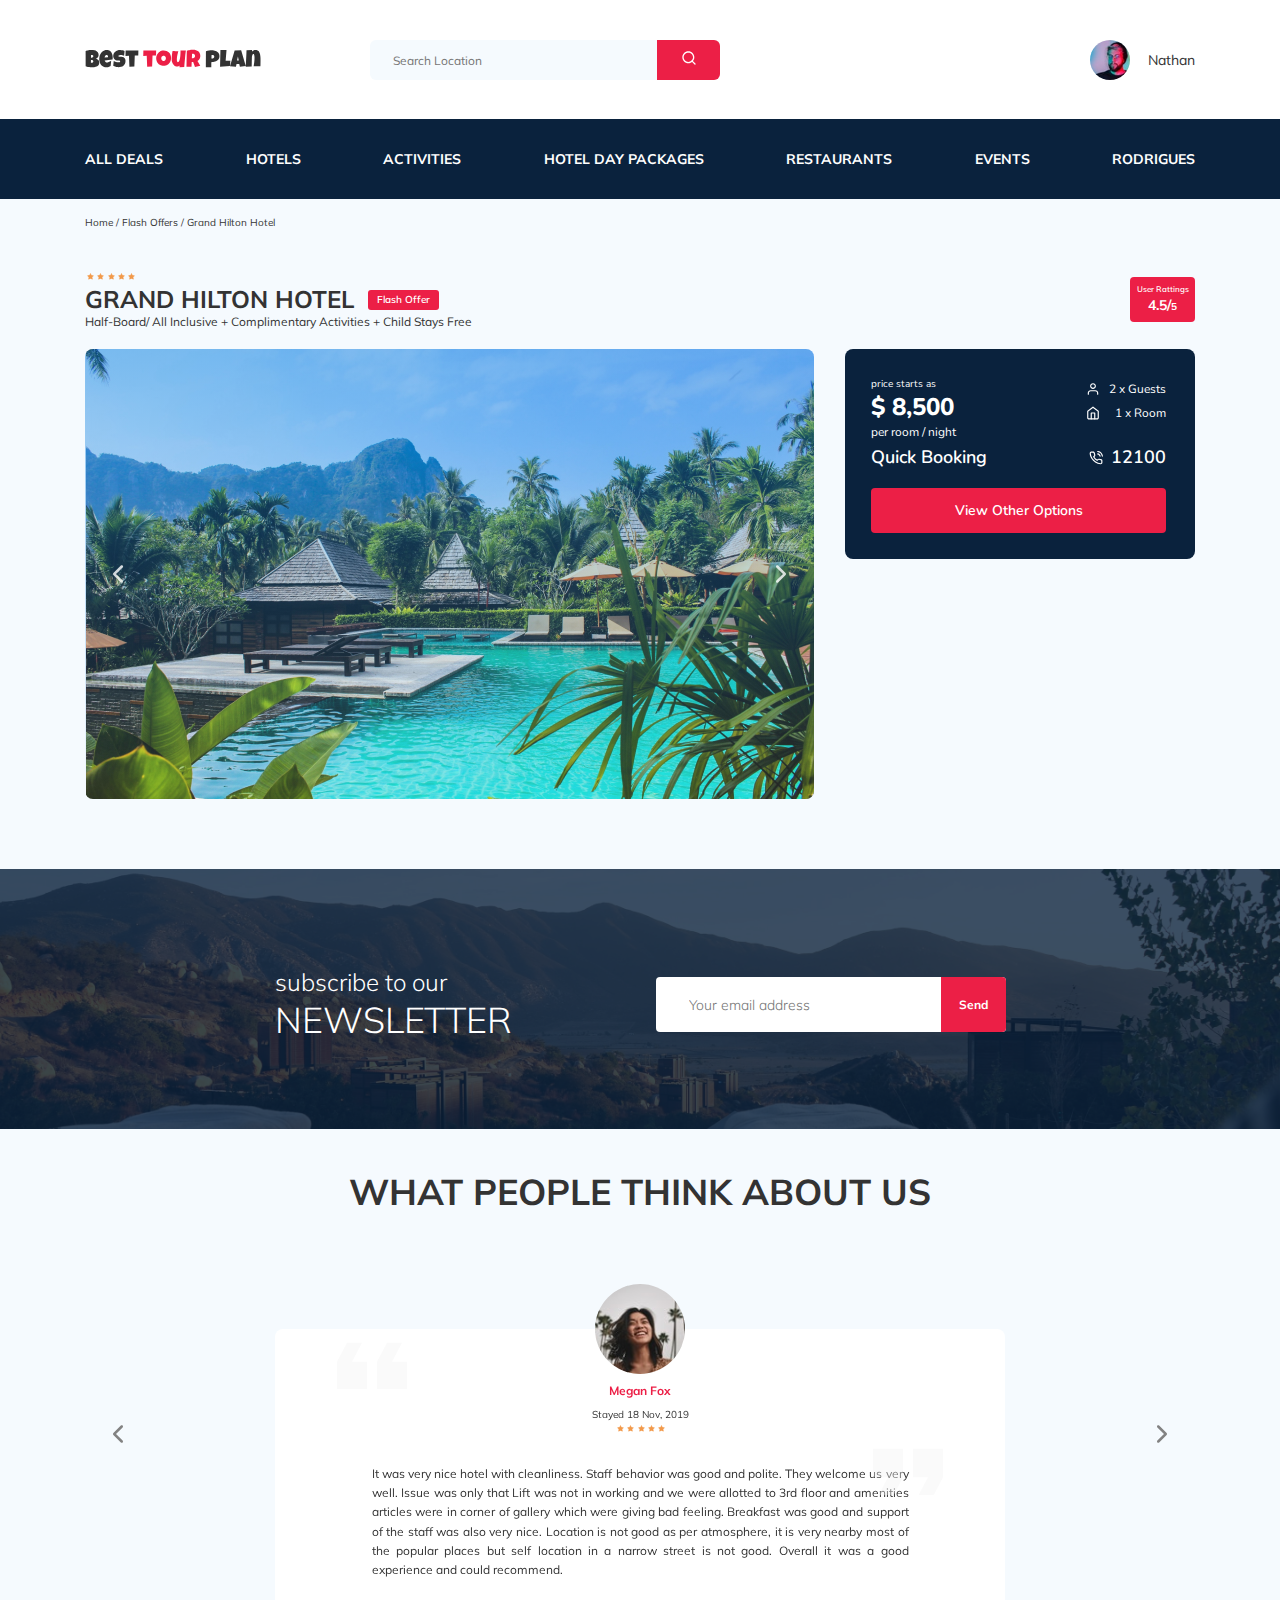
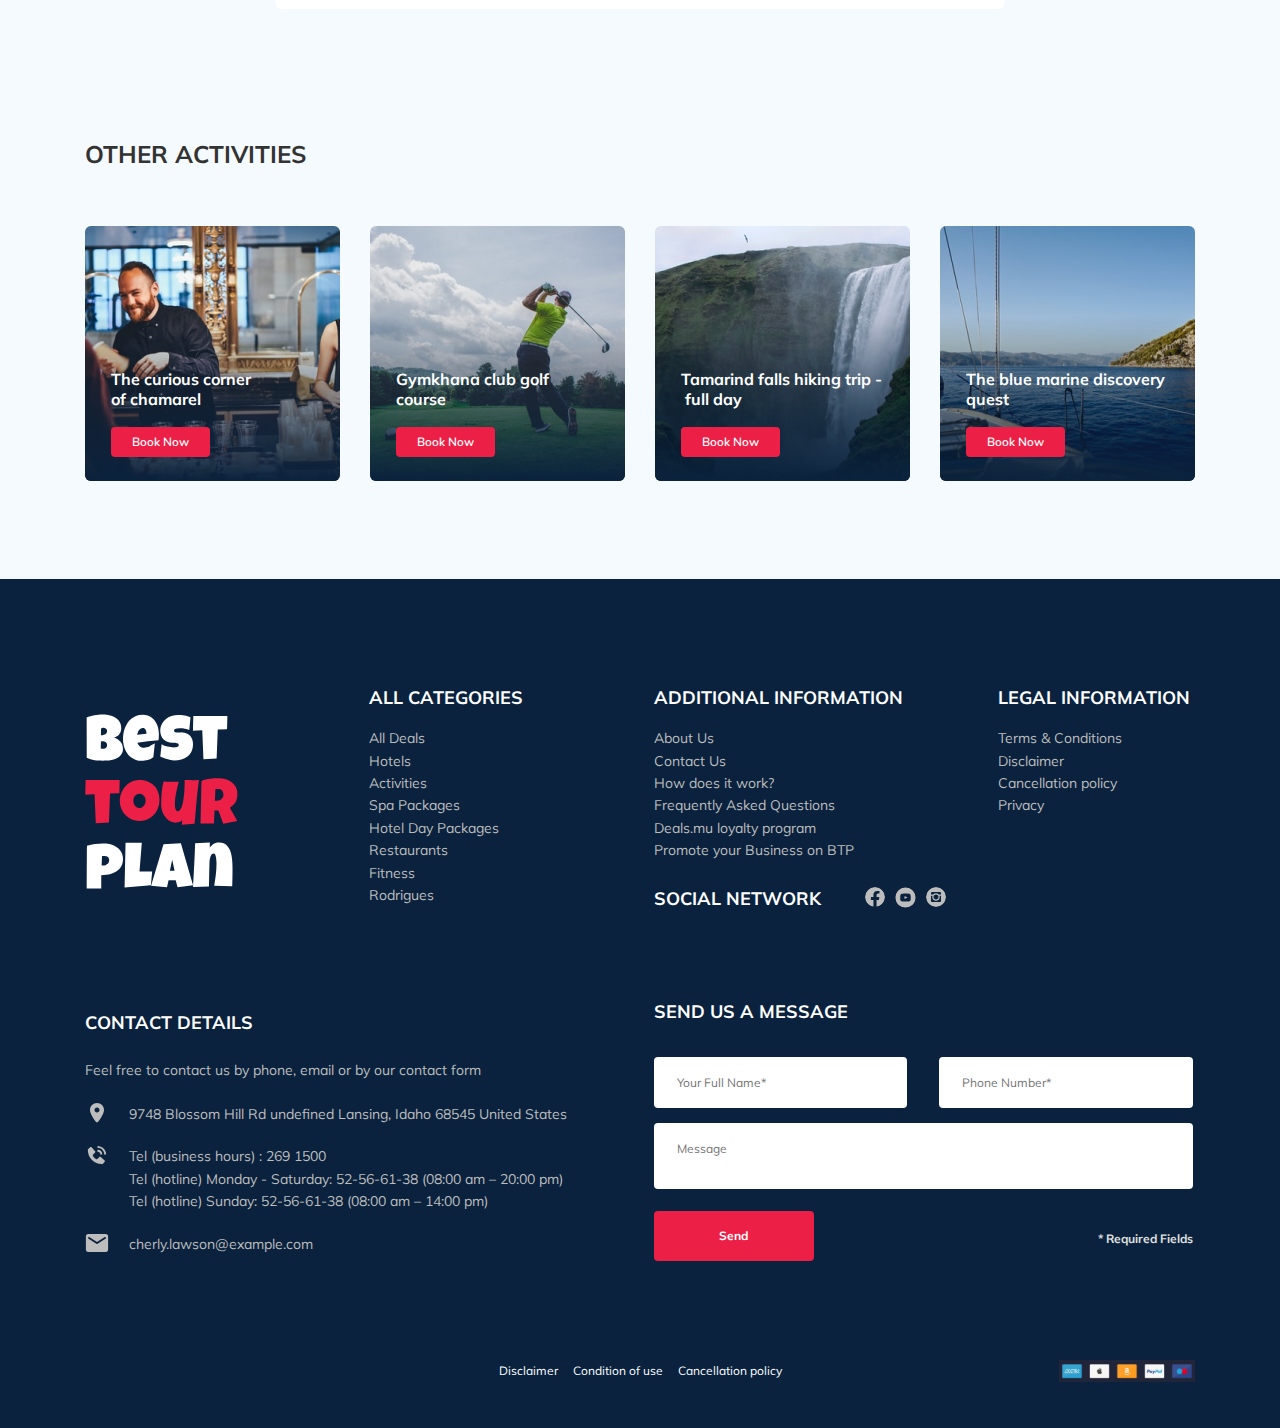
==== commit d0111ef5: "create: sending contact information" ====
--- a/index.html
+++ b/index.html
@@ -16,19 +16,19 @@
 </head>
 
 <body>
-  <header class="navbar">
+  <header class="navbar navbar--mobile--fixed">
     <div class="container">
       <div class="navbar-top">
         <a href="#" class="logo">
           <img src="img/horizontal-logo.svg" alt="Logo: Best Tour Plan" class="logo__image" />
         </a>
-        <form action="#" class="search navbar__search">
+        <form action="#" class="search navbar__search navbar__search--mobile--hidden">
           <input type="text" class="search__input" placeholder="Search Location" />
           <button class="search__button">
             <img src="img/search.svg" alt="Icon: search" class="search__button-img" />
           </button>
         </form>
-        <a href="#" class="user navbar__user">
+        <a href="#" class="user navbar__user navbar__user--mobile--hidden">
           <img src="img/user-avatar.jpg" alt="avatar: Nathan" class="user__avatar" />
           <span class="user__name">Nathan</span>
         </a>
@@ -42,9 +42,24 @@
       <!-- /.navbar-top -->
     </div>
     <!-- /.container -->
-    <nav class="navbar-buttom">
+    <nav class="navbar-button">
       <div class="container">
         <ul class="navbar-menu">
+          <li class="navbar-menu__item navbar-menu__item--mobile--visible"><a href="#"
+              class="user navbar__user navbar__user--mobile--visible">
+              <img src="img/user-avatar.jpg" alt="avatar: Nathan" class="user__avatar" />
+              <span class="user__name user__name--light">Nathan</span>
+            </a>
+            <!-- /.user -->
+          </li>
+          <li class="navbar-menu__item navbar-menu__item--mobile--visible">
+            <form action="#" class="search navbar__search navbar__search--mobile--visible">
+              <input type="text" class="search__input" placeholder="Search Location" />
+              <button class="search__button">
+                <img src="img/search.svg" alt="Icon: search" class="search__button-img" />
+              </button>
+            </form>
+          </li>
           <li class="navbar-menu__item">
             <a href="#" class="navbar-menu__link">All Deals</a>
           </li>
@@ -195,9 +210,9 @@
       <h2 class="newsletter-title newsletter__title">subscribe to our
         <span class="newsletter-title__strong">Newsletter</span>
       </h2>
-      <form action="#" class="subscribe newsletter__subscribe">
-        <input type="text" class="subscribe__input" placeholder="Your email address" />
-        <button class="subscribe__button">
+      <form action="send.php" method="POST" class="subscribe newsletter__subscribe">
+        <input type="text" class="subscribe__input" placeholder="Your email address" name="email" />
+        <button class="subscribe__button" type="submit">
           Send
         </button>
       </form>
@@ -551,16 +566,16 @@
         <!-- /.footer__contact-details -->
         <div class="footer__contact-form">
           <h3 class="footer__title footer__title--form">send us a message</h3>
-          <form action="#" class="footer__form form">
+          <form action="send.php" method="POST" class="footer__form form">
             <div class="footer__input-group">
-              <input type="text" class="input footer__input" placeholder="Your Full Name*" />
+              <input type="text" class="input footer__input" placeholder="Your Full Name*" name="name" />
             </div>
             <!-- /.footer__input-group -->
             <div class="footer__input-group">
-              <input type="tel" class="input footer__input phone" placeholder="Phone Number*" />
+              <input type="tel" class="input footer__input phone" placeholder="Phone Number*" name="phone" />
             </div>
             <!-- /.footer__input-group -->
-            <textarea cols="30" rows="10" class="input footer__message" placeholder="Message"></textarea>
+            <textarea class="input footer__message" placeholder="Message" name="message"></textarea>
             <button class="button footer__button" type="submit">Send</button>
             <span class="footer__info">* Required Fields</span>
           </form>
--- a/css/style.css
+++ b/css/style.css
@@ -404,7 +404,7 @@
   margin-left: 108px;
 }
 
-.navbar-buttom {
+.navbar-button {
   background-color: #0A223D;
 }
 
@@ -421,6 +421,10 @@
   font-size: 14px;
   line-height: 19px;
   font-weight: bold;
+}
+
+.navbar-menu__item--mobile--visible {
+  display: none;
 }
 
 .logo {
@@ -1517,16 +1521,65 @@
     max-width: 576px;
     width: 92%;
   }
+  body {
+    padding-top: 79px;
+  }
   .logo__image {
     margin-bottom: 2px;
+  }
+  .navbar--mobile--fixed {
+    position: fixed;
+    top: 0;
+    left: 0;
+    right: 0;
+    z-index: 99;
   }
   .navbar-top {
     padding-top: 30px;
     padding-bottom: 30px;
     margin-right: -1px;
   }
-  .navbar__search, .navbar-menu, .navbar__user {
+  .navbar__search--mobile--hidden, .navbar__user--mobile--hidden {
     display: none;
+  }
+  .navbar__search--mobile--visible, .navbar__user--mobile--visible {
+    display: flex;
+  }
+  .navbar__user {
+    flex-direction: column;
+    justify-content: center;
+    margin-bottom: 7px;
+  }
+  .navbar__search {
+    justify-content: center;
+    margin-right: 0;
+    margin-bottom: 19px;
+  }
+  .navbar-button {
+    display: none;
+    position: fixed;
+    left: 0;
+    right: 0;
+    top: 79px;
+    bottom: 0;
+    padding-top: 30px;
+    padding-bottom: 69px;
+  }
+  .navbar-button--visible {
+    display: block;
+  }
+  .navbar-menu {
+    padding: 0;
+    flex-direction: column;
+  }
+  .navbar-menu__item {
+    margin-bottom: 20px;
+  }
+  .navbar-menu__item--mobile--visible {
+    display: block;
+  }
+  .search__input {
+    max-width: 243px;
   }
   .menu-button {
     width: 16px;
@@ -1543,6 +1596,11 @@
     height: 1px;
     background-color: #333333;
   }
+  .user__name--light {
+    color: #ffffff;
+    margin-left: 0;
+    margin-top: 10px;
+  }
   .breadcrumb-list {
     padding: 19px 0 18px 0;
   }
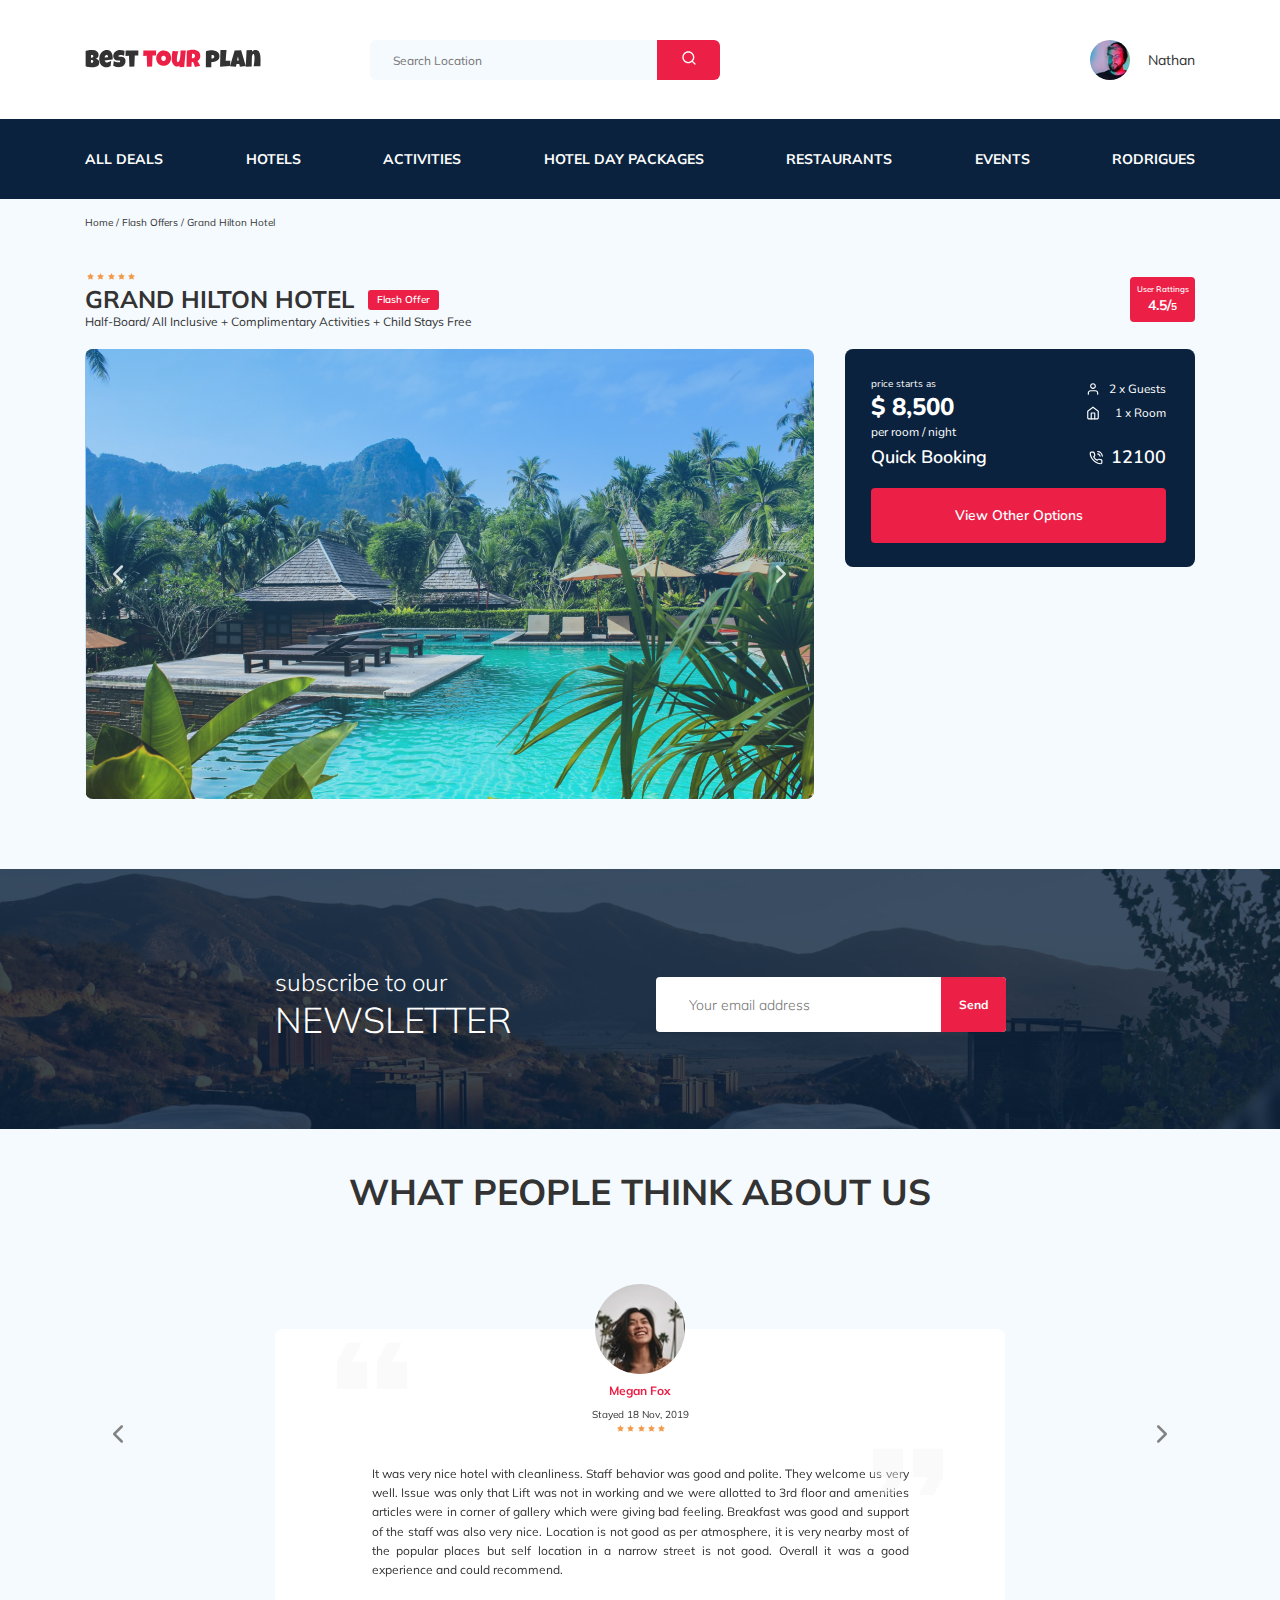
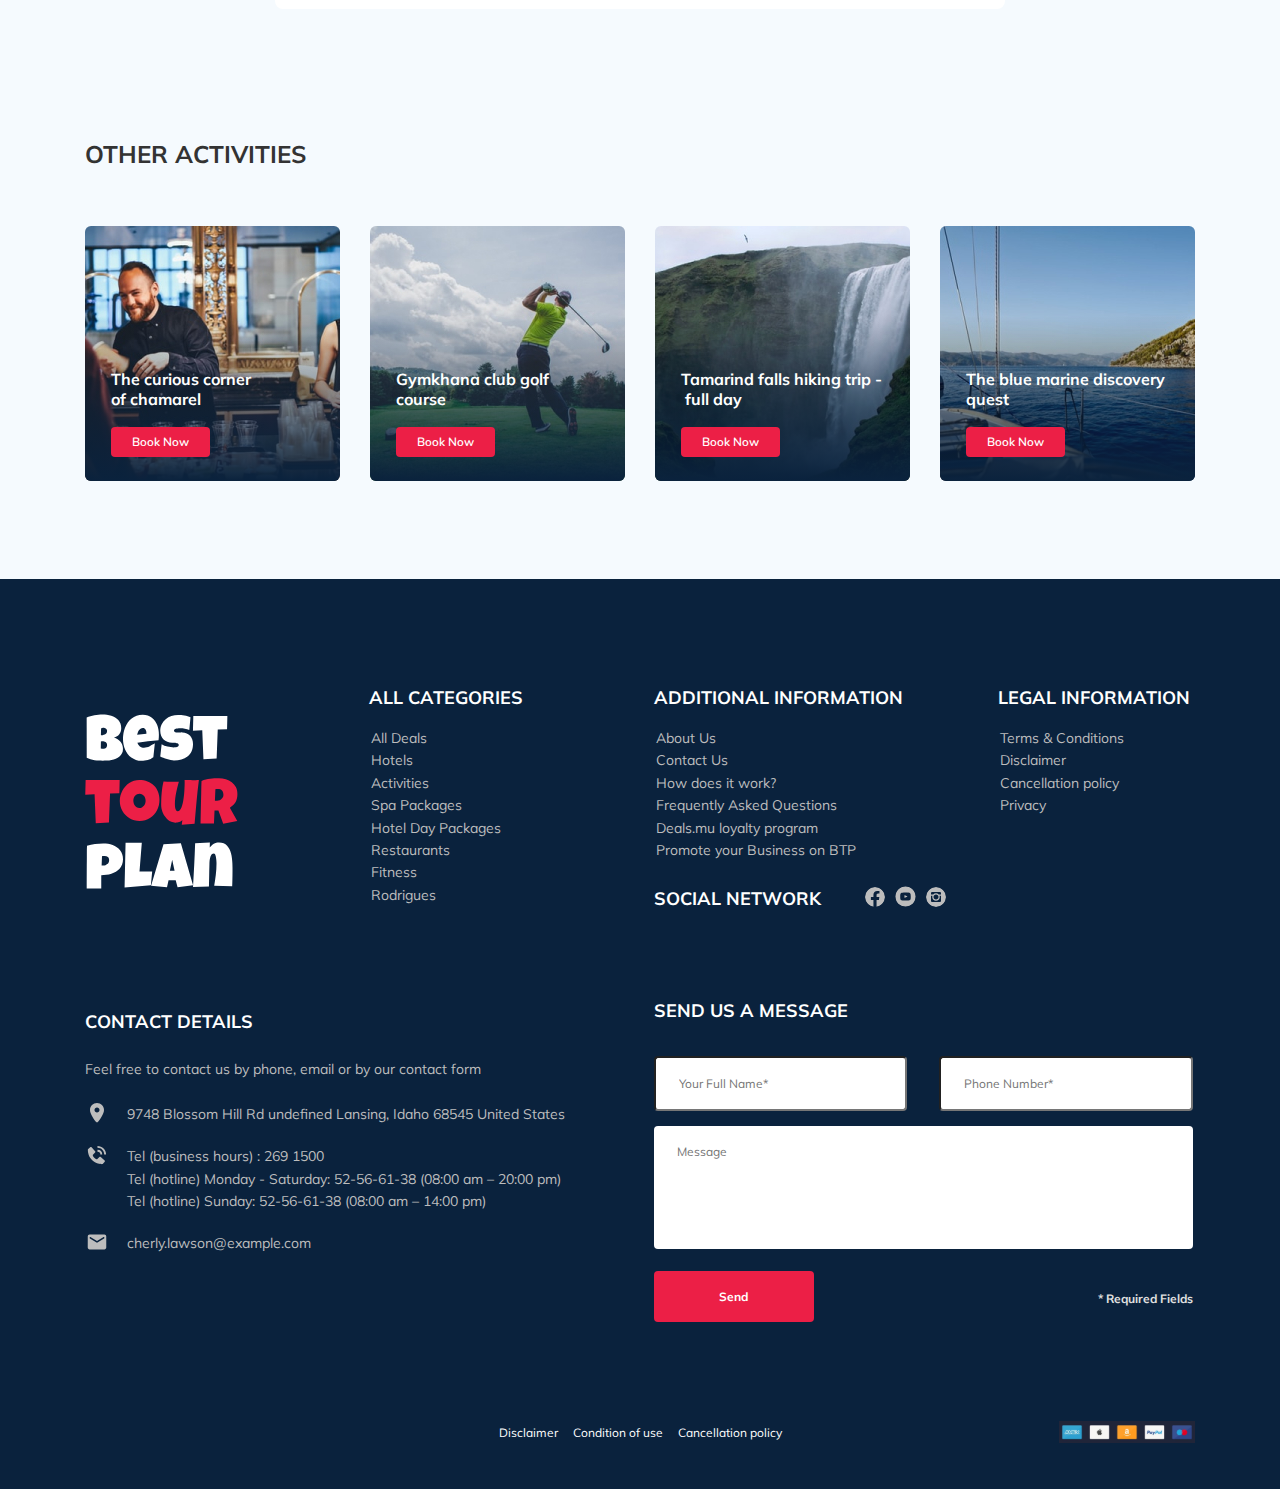
==== commit 4193e503: "create: modal" ====
--- a/index.html
+++ b/index.html
@@ -2,614 +2,615 @@
 <html lang="en">
 
 <head>
-  <meta charset="UTF-8" />
-  <meta http-equiv="X-UA-Compatible" content="IE=edge" />
-  <meta name="viewport" content="width=device-width, initial-scale=1.0" />
-  <title>Best Tour Plan - Hotel Booking</title>
-  <link rel="preconnect" href="https://fonts.googleapis.com">
-  <link rel="preconnect" href="https://fonts.gstatic.com" crossorigin>
-  <link href="https://fonts.googleapis.com/css2?family=Mulish:wght@400;700&family=Nunito:wght@400;700;800&display=swap"
-    rel="stylesheet">
-  <link rel="stylesheet" href="css/swiper-bundle.min.css">
-  <link rel="stylesheet" href="css/style.css">
+    <meta charset="UTF-8" />
+    <meta http-equiv="X-UA-Compatible" content="IE=edge" />
+    <meta name="viewport" content="width=device-width, initial-scale=1.0" />
+    <title>Best Tour Plan - Hotel Booking</title>
+    <link rel="preconnect" href="https://fonts.googleapis.com">
+    <link rel="preconnect" href="https://fonts.gstatic.com" crossorigin>
+    <link href="https://fonts.googleapis.com/css2?family=Mulish:wght@400;700&family=Nunito:wght@400;700;800&display=swap" rel="stylesheet">
+    <link rel="stylesheet" href="css/swiper-bundle.min.css">
+    <link rel="stylesheet" href="css/style.css">
 
 </head>
 
 <body>
-  <header class="navbar navbar--mobile--fixed">
-    <div class="container">
-      <div class="navbar-top">
-        <a href="#" class="logo">
-          <img src="img/horizontal-logo.svg" alt="Logo: Best Tour Plan" class="logo__image" />
-        </a>
-        <form action="#" class="search navbar__search navbar__search--mobile--hidden">
-          <input type="text" class="search__input" placeholder="Search Location" />
-          <button class="search__button">
-            <img src="img/search.svg" alt="Icon: search" class="search__button-img" />
-          </button>
-        </form>
-        <a href="#" class="user navbar__user navbar__user--mobile--hidden">
-          <img src="img/user-avatar.jpg" alt="avatar: Nathan" class="user__avatar" />
-          <span class="user__name">Nathan</span>
-        </a>
-        <!-- /.user -->
-        <button class="menu-button navbar-top__menu-button">
-          <span class="menu-button__line"></span>
-          <span class="menu-button__line"></span>
-          <span class="menu-button__line"></span>
-        </button>
-      </div>
-      <!-- /.navbar-top -->
+    <header class="navbar navbar--mobile--fixed">
+        <div class="container">
+            <div class="navbar-top">
+                <a href="#" class="logo">
+                    <img src="img/horizontal-logo.svg" alt="Logo: Best Tour Plan" class="logo__image" />
+                </a>
+                <form action="#" class="search navbar__search navbar__search--mobile--hidden">
+                    <input type="text" class="search__input" placeholder="Search Location" />
+                    <button class="search__button">
+                        <img src="img/search.svg" alt="Icon: search" class="search__button-img" />
+                    </button>
+                </form>
+                <a href="#" class="user navbar__user navbar__user--mobile--hidden">
+                    <img src="img/user-avatar.jpg" alt="avatar: Nathan" class="user__avatar" />
+                    <span class="user__name">Nathan</span>
+                </a>
+                <!-- /.user -->
+                <button class="menu-button navbar-top__menu-button">
+                    <span class="menu-button__line"></span>
+                    <span class="menu-button__line"></span>
+                    <span class="menu-button__line"></span>
+                </button>
+            </div>
+            <!-- /.navbar-top -->
+        </div>
+        <!-- /.container -->
+        <nav class="navbar-button">
+            <div class="container">
+                <ul class="navbar-menu">
+                    <li class="navbar-menu__item navbar-menu__item--mobile--visible">
+                        <a href="#" class="user navbar__user navbar__user--mobile--visible">
+                            <img src="img/user-avatar.jpg" alt="avatar: Nathan" class="user__avatar" />
+                            <span class="user__name user__name--light">Nathan</span>
+                        </a>
+                        <!-- /.user -->
+                    </li>
+                    <li class="navbar-menu__item navbar-menu__item--mobile--visible">
+                        <form action="#" class="search navbar__search navbar__search--mobile--visible">
+                            <input type="text" class="search__input" placeholder="Search Location" />
+                            <button class="search__button">
+                                <img src="img/search.svg" alt="Icon: search" class="search__button-img" />
+                            </button>
+                        </form>
+                    </li>
+                    <li class="navbar-menu__item">
+                        <a href="#" class="navbar-menu__link">All Deals</a>
+                    </li>
+                    <li class="navbar-menu__item">
+                        <a href="#" class="navbar-menu__link">Hotels</a>
+                    </li>
+                    <li class="navbar-menu__item">
+                        <a href="#" class="navbar-menu__link">Activities</a>
+                    </li>
+                    <li class="navbar-menu__item">
+                        <a href="#" class="navbar-menu__link">Hotel Day Packages</a>
+                    </li>
+                    <li class="navbar-menu__item">
+                        <a href="#" class="navbar-menu__link">Restaurants</a>
+                    </li>
+                    <li class="navbar-menu__item">
+                        <a href="#" class="navbar-menu__link">Events</a>
+                    </li>
+                    <li class="navbar-menu__item">
+                        <a href="#" class="navbar-menu__link">Rodrigues</a>
+                    </li>
+                </ul>
+            </div>
+            <!-- /.container -->
+        </nav>
+        <!-- /.navbar-menu -->
+    </header>
+    <nav class="breadcrumb">
+        <div class="container">
+            <ul class="breadcrumb-list">
+                <li class="breadcrumb-list__item">
+                    <a href="#" class="breadcrumb-list__link">Home</a>
+                </li>
+                <li class="breadcrumb-list__item">
+                    <a href="#" class="breadcrumb-list__link">Flash Offers</a>
+                </li>
+                <li class="breadcrumb-list__item">
+                    Grand Hilton Hotel
+                </li>
+            </ul>
+        </div>
+        <!-- /.container -->
+    </nav>
+    <!-- /.breadcrumb -->
+    <section class="hotel">
+        <div class="container">
+            <div class="hotel-info">
+                <div class="hotel-info__text">
+                    <div class="hotel-wrapper">
+                        <div class="stars">
+                            <div class="stars-container">
+                                <img src="img/star.svg" alt="rating stars" class="stars-container__images">
+                                <img src="img/star.svg" alt="rating stars" class="stars-container__images">
+                                <img src="img/star.svg" alt="rating stars" class="stars-container__images">
+                                <img src="img/star.svg" alt="rating stars" class="stars-container__images">
+                                <img src="img/star.svg" alt="rating stars" class="stars-container__images">
+                            </div>
+                            <!-- /.stars-container -->
+                        </div>
+                        <h1 class="hotel-name hotel-info__name">GRAND HILTON HOTEL</h1>
+                        <span class="offer hotel-info__offer">Flash Offer</span>
+                    </div>
+                    <!-- /.hotel-wrapper -->
+                    <p class="hotel-description hotel-info__description">Half-Board/ All Inclusive + Complimentary Activities + Child Stays Free</p>
+                </div>
+                <!-- /.hotel-info__text -->
+                <div class="rating hotel-info__rating">
+                    <span class="rating__text">User Rattings</span>
+                    <span class="rating__counter">4.5/<span class="rating__max-counter">5</span></span>
+                </div>
+                <!-- /.hotel-info__rating -->
+            </div>
+            <!-- /.hotel-info -->
+            <div class="hotel-grid">
+                <div class="swiper-container hotel-slider
+        hotel__slider">
+                    <div class="swiper-wrapper">
+                        <div class="swiper-slide hotel-slider__slide"><img class="hotel-slider__image" src="img/slide.jpg" alt="slide-1"></div>
+                        <div class="swiper-slide hotel-slider__slide"><img class="hotel-slider__image" src="img/slide-2.jpg" alt="slide-2"></div>
+                        <div class="swiper-slide hotel-slider__slide"><img class="hotel-slider__image" src="img/slide-3.jpg" alt="slide-3"></div>
+                        <div class="swiper-slide hotel-slider__slide"><img class="hotel-slider__image" src="img/slide-4.jpg" alt="slide-4"></div>
+                        <div class="swiper-slide hotel-slider__slide"><img class="hotel-slider__image" src="img/slide-5.jpg" alt="slide-5"></div>
+                    </div>
+                    <!-- /.swiper-wrapper hotel-slider__wrapper -->
+                    <button class="hotel-slider__button hotel-slider__button--prev">
+                    </button>
+                    <button class="hotel-slider__button hotel-slider__button--next">
+                    </button>
+                </div>
+                <!-- /.swiper-container hotel-slider
+        hotel__slider -->
+                <div class="hotel-rigth">
+                    <div class="booking">
+                        <div class="booking__info">
+                            <div class="booking__price">
+                                <span class="booking__start">price starts as</span>
+                                <strong class="booking__pricetag">$ 8,500</strong>
+                                <span class="booking__per-room">per room / night</span>
+                            </div>
+                            <!-- /.booking__price -->
+                            <div class="booking__room">
+                                <div class="booking__text">
+                                    <img src="img/user.svg" alt="Icon: user" class="booking__icon">
+                                    <span class="booking__description">2 x Guests</span>
+                                </div>
+                                <!-- /.booking__text -->
+                                <div class="booking__text">
+                                    <img src="img/home.svg" alt="Icon: home" class="booking__icon">
+                                    <span class="booking__description">1 x Room</span>
+                                </div>
+                                <!-- /.booking__text -->
+                            </div>
+                            <!-- /.booking__room -->
+                        </div>
+                        <!-- /.booking__info -->
+                        <div class="booking__call-center">
+                            <span class="booking__heading">Quick Booking</span>
+                            <a href="tel:12100" class="booking__number">
+                                <img src="img/phone-call.svg" alt="Icon: phone" class="booking__icon">
+                                <span class="booking__num">12100</span>
+                            </a>
+                        </div>
+                        <!-- /.booking__call-center -->
+                        <button data-toggle="modal" class="button booking__button">View Other Options</button>
+                    </div>
+                    <!-- /.booking -->
+                    <div class="map">
+                        <iframe class="map-style" src="https://www.google.com/maps/embed?pb=!1m18!1m12!1m3!1d3222.095697800351!2d-115.16308798524022!3d36.13988311228956!2m3!1f0!2f0!3f0!3m2!1i1024!2i768!4f13.1!3m3!1m2!1s0x80c8c4390e8c2ddf%3A0xf3a66dec07770c1b!2z0KXQuNC70YLQvtC9INCT0YDQsNC90LQg0JLQsNC60LXQudGI0LXQvdGBINC-0L0g0JvQsNGBINCS0LXQs9Cw0YEg0KHRgtGA0creLjQvw!5e0!3m2!1sru!2s!4v1626205768491!5m2!1sru!2s"></iframe>
+                    </div>
+                    <!-- /.map -->
+                </div>
+                <!-- /.hotel-rigth -->
+            </div>
+            <!-- /.hotel-grid-->
+        </div>
+        <!-- /.container -->
+    </section>
+    <!-- /.hotel -->
+    <section class="newsletter">
+        <div class="newsletter-wrapper">
+            <h2 class="newsletter-title newsletter__title">subscribe to our
+                <span class="newsletter-title__strong">Newsletter</span>
+            </h2>
+            <form action="send.php" method="POST" class="subscribe newsletter__subscribe">
+                <input type="text" class="subscribe__input" placeholder="Your email address" name="email" />
+                <button class="subscribe__button" type="submit">
+                    Send
+                </button>
+            </form>
+        </div>
+        <!-- /.newsletter-wrapper -->
+    </section>
+    <!-- /.newsletter -->
+    <section class="reviews">
+        <div class="container">
+            <h2 class="reviews__title">What people think about&nbsp;us</h2>
+            <div class="swiper-container reviews-slider">
+                <div class="swiper-wrapper">
+                    <div class="swiper-slide">
+                        <div class="reviews-slider__item">
+                            <div class="reviews-slider__profile">
+                                <img src="img/reviews-avatar.jpg" alt="Photo: Megan Fox" class="reviews-slider__avatar">
+                                <h3 class="reviews-slider__username">Megan Fox</h3>
+                                <span class="reviews-slider__date">Stayed 18 Nov, 2019</span>
+                                <div class="reviews-slider__rating">
+                                    <div class="stars-container">
+                                        <img src="img/star.svg" alt="rating stars" class="stars-container__images">
+                                        <img src="img/star.svg" alt="rating stars" class="stars-container__images">
+                                        <img src="img/star.svg" alt="rating stars" class="stars-container__images">
+                                        <img src="img/star.svg" alt="rating stars" class="stars-container__images">
+                                        <img src="img/star.svg" alt="rating stars" class="stars-container__images">
+                                    </div>
+                                    <!-- /.stars-container -->
+                                </div>
+                                <!-- /.reviews-slider__rating -->
+                            </div>
+                            <!-- /.reviews-slider__profile -->
+                            <p class="reviews-slider__text">
+                                It was very nice hotel with cleanliness. Staff behavior was good and polite. They welcome us very well. Issue was only that Lift was not in working and we were allotted to 3rd floor and amenities articles were in corner of gallery which were giving bad
+                                feeling. Breakfast was good and support of the staff was also very nice. Location is not good as per atmosphere, it is very nearby most of the popular places but self location in a narrow street is not good. Overall it
+                                was a good experience and could recommend.
+                            </p>
+
+                        </div>
+                        <!-- /.reviews-slider__item -->
+                    </div>
+                    <!-- /.swiper-slide -->
+                    <div class="swiper-slide">
+                        <div class="reviews-slider__item">
+                            <div class="reviews-slider__profile">
+                                <img src="img/avatar-Nicol-Ric.jpg" alt="Photo: Nicol Ric" class="reviews-slider__avatar">
+                                <h3 class="reviews-slider__username">Nicol Ric</h3>
+                                <span class="reviews-slider__date">Stayed 08 Jun, 2020</span>
+                                <div class="reviews-slider__rating">
+                                    <div class="stars-container">
+                                        <img src="img/star.svg" alt="rating stars" class="stars-container__images">
+                                        <img src="img/star.svg" alt="rating stars" class="stars-container__images">
+                                        <img src="img/star.svg" alt="rating stars" class="stars-container__images">
+                                        <img src="img/star.svg" alt="rating stars" class="stars-container__images">
+                                        <img src="img/rating-star-bad.svg" alt="rating stars bad" class="stars-container__images">
+                                    </div>
+                                    <!-- /.stars-container -->
+                                </div>
+                                <!-- /.reviews-slider__rating -->
+                            </div>
+                            <!-- /.reviews-slider__profile -->
+                            <p class="reviews-slider__text">
+                                The facility has a fabulous pool area complete with TV, bar and bbq’s. Several spas located throughout the area and one specifically dedicated for owners. A little far from the major hotel however bus service and tram service conveniently located nearby.
+                            </p>
+
+                        </div>
+                        <!-- /.reviews-slider__item -->
+                    </div>
+                    <!-- /.swiper-slide -->
+                    <div class="swiper-slide">
+                        <div class="reviews-slider__item">
+                            <div class="reviews-slider__profile">
+                                <img src="img/avatar-Stive-Jobs.jpg" alt="Photo: Stive Jobs" class="reviews-slider__avatar">
+                                <h3 class="reviews-slider__username">Stive Jobs</h3>
+                                <span class="reviews-slider__date">Stayed 15 Apr, 2020</span>
+                                <div class="reviews-slider__rating">
+                                    <div class="stars-container">
+                                        <img src="img/star.svg" alt="rating stars" class="stars-container__images">
+                                        <img src="img/star.svg" alt="rating stars" class="stars-container__images">
+                                        <img src="img/star.svg" alt="rating stars" class="stars-container__images">
+                                        <img src="img/star.svg" alt="rating stars" class="stars-container__images">
+                                        <img src="img/rating-star-bad.svg" alt="rating stars bad" class="stars-container__images">
+                                    </div>
+                                    <!-- /.stars-container -->
+                                </div>
+                                <!-- /.reviews-slider__rating -->
+                            </div>
+                            <!-- /.reviews-slider__profile -->
+                            <p class="reviews-slider__text">
+                                Has clogged sink….at times no hot water ..overflow leaking from room above in our bath tub at nite. Overall not the service u would expect from hilton. Will not be staying here again. Very long lines at the bar almost 30 min to get a drink .
+                            </p>
+
+                        </div>
+                        <!-- /.reviews-slider__item -->
+                    </div>
+                    <!-- /.swiper-slide -->
+                    <div class="swiper-slide">
+                        <div class="reviews-slider__item">
+                            <div class="reviews-slider__profile">
+                                <img src="img/avatar-Mary-Smith.jpg" alt="Photo: Mary Smith" class="reviews-slider__avatar">
+                                <h3 class="reviews-slider__username">Mary Smith</h3>
+                                <span class="reviews-slider__date">Stayed 10 Jul, 2021</span>
+                                <div class="reviews-slider__rating">
+                                    <div class="stars-container">
+                                        <img src="img/star.svg" alt="rating stars" class="stars-container__images">
+                                        <img src="img/star.svg" alt="rating stars" class="stars-container__images">
+                                        <img src="img/star.svg" alt="rating stars" class="stars-container__images">
+                                        <img src="img/star.svg" alt="rating stars" class="stars-container__images">
+                                        <img src="img/star.svg" alt="rating stars" class="stars-container__images">
+                                    </div>
+                                    <!-- /.stars-container -->
+                                </div>
+                                <!-- /.reviews-slider__rating -->
+                            </div>
+                            <!-- /.reviews-slider__profile -->
+                            <p class="reviews-slider__text">
+                                The Hilton never disappoints, the staff was friendly, the pool area nice and clean. The best part of our stay at the Hilton on the Strip was there’s NO casino slots in the Hotel. We will definitely stay here next visit to Vegas
+                            </p>
+
+                        </div>
+                        <!-- /.reviews-slider__item -->
+                    </div>
+                    <!-- /.swiper-slide -->
+                    <div class="swiper-slide">
+                        <div class="reviews-slider__item">
+                            <div class="reviews-slider__profile">
+                                <img src="img/avatar-Tom-Higinson.jpg" alt="Photo: Tom Higinson" class="reviews-slider__avatar">
+                                <h3 class="reviews-slider__username">Tom Higinson</h3>
+                                <span class="reviews-slider__date">Stayed 12 Jul, 2021</span>
+                                <div class="reviews-slider__rating">
+                                    <div class="stars-container">
+                                        <img src="img/star.svg" alt="rating stars" class="stars-container__images">
+                                        <img src="img/star.svg" alt="rating stars" class="stars-container__images">
+                                        <img src="img/star.svg" alt="rating stars" class="stars-container__images">
+                                        <img src="img/rating-star-bad.svg" alt="rating stars bad" class="stars-container__images">
+                                        <img src="img/rating-star-bad.svg" alt="rating stars bad" class="stars-container__images">
+                                    </div>
+                                    <!-- /.stars-container -->
+                                </div>
+                                <!-- /.reviews-slider__rating -->
+                            </div>
+                            <!-- /.reviews-slider__profile -->
+                            <p class="reviews-slider__text">
+                                Was not warned about major contraction in front of building. Pool closed way too early, no restaurant in facility. Was not impressed with so called Star Luxury Suite. DVD was not even plugged in and it took several calls before maintenance was activated
+                                to come investigate. After cleaning they did not supply laundry soap. No continental breakfast, parking was far away & the nearby parking was small.
+                            </p>
+
+                        </div>
+                        <!-- /.reviews-slider__item -->
+                    </div>
+                    <!-- /.swiper-slide -->
+                </div>
+                <!-- /.swiper-wrapper -->
+                <button class="reviews-slider__button reviews-slider__button--prev">
+                </button>
+                <button class="reviews-slider__button reviews-slider__button--next">
+                </button>
+            </div>
+            <!-- /.reviews-slider -->
+        </div>
+        <!-- /.container -->
+    </section>
+    <!-- /.reviews -->
+    <section class="activities">
+        <div class="container">
+            <h3 class="activities__title">Other Activities</h3>
+            <div class="activities-wrapper">
+                <div class="card activities__card">
+                    <img src="img/activity-1.jpg" alt="The curious corner 
+             of chamarel" class="card__image">
+                    <h3 class="card__title">The curious corner of&nbsp;chamarel
+                    </h3>
+                    <button class="card__button">Book Now</button>
+                </div>
+                <!-- /.card -->
+                <div class="card activities__card">
+                    <img src="img/activity-2.jpg" alt="Gymkhana club golf
+             course" class="card__image">
+                    <h3 class="card__title">Gymkhana club golf course
+                    </h3>
+                    <button class="card__button">Book Now</button>
+                </div>
+                <!-- /.card -->
+                <div class="card activities__card">
+                    <img src="img/activity-3.jpg" alt="Tamarind falls hiking
+          trip - full day" class="card__image">
+                    <h3 class="card__title">Tamarind falls hiking trip&nbsp;-&nbsp;full day
+                    </h3>
+                    <button class="card__button">Book Now</button>
+                </div>
+                <!-- /.card -->
+                <div class="card activities__card">
+                    <img src="img/activity-4.jpg" alt="The blue marine discovery
+           quest" class="card__image">
+                    <h3 class="card__title">The blue marine discovery quest
+                    </h3>
+                    <button class="card__button">Book Now</button>
+                </div>
+                <!-- /.card -->
+            </div>
+            <!-- /.activities-wrapper -->
+        </div>
+        <!-- /.container -->
+    </section>
+    <!-- /.activities -->
+    <footer class="footer">
+        <div class="container">
+            <div class="footer-wrapper">
+                <a href="index.html" class="footer__logo">
+                    <img src="img/footer/vertical-logo.svg" alt="icon:vertical logo" />
+                </a>
+                <div class="footer__list footer__categories">
+                    <h3 class="footer__title">All categories</h3>
+                    <ul class="footer__ul">
+                        <li class="footer__item">
+                            <a href="#" class="footer__link">All Deals</a>
+                        </li>
+                        <li class="footer__item">
+                            <a href="#" class="footer__link">Hotels</a>
+                        </li>
+                        <li class="footer__item">
+                            <a href="#" class="footer__link">Activities</a>
+                        </li>
+                        <li class="footer__item">
+                            <a href="#" class="footer__link">Spa Packages</a>
+                        </li>
+                        <li class="footer__item">
+                            <a href="#" class="footer__link">Hotel Day Packages</a>
+                        </li>
+                        <li class="footer__item">
+                            <a href="#" class="footer__link">Restaurants</a>
+                        </li>
+                        <li class="footer__item">
+                            <a href="#" class="footer__link">Fitness</a>
+                        </li>
+                        <li class="footer__item">
+                            <a href="#" class="footer__link">Rodrigues</a>
+                        </li>
+                    </ul>
+                </div>
+                <!-- /.footer__list -->
+                <div class="footer__list footer__additional">
+                    <h3 class="footer__title">additional information</h3>
+                    <ul class="footer__ul">
+                        <li class="footer__item">
+                            <a href="#" class="footer__link">About Us</a>
+                        </li>
+                        <li class="footer__item">
+                            <a href="#" class="footer__link">Contact Us</a>
+                        </li>
+                        <li class="footer__item">
+                            <a href="#" class="footer__link">How does it work?</a>
+                        </li>
+                        <li class="footer__item">
+                            <a href="#" class="footer__link">Frequently Asked Questions</a>
+                        </li>
+                        <li class="footer__item">
+                            <a href="#" class="footer__link">Deals.mu loyalty program</a>
+                        </li>
+                        <li class="footer__item">
+                            <a href="#" class="footer__link">Promote your Business on BTP</a>
+                        </li>
+                    </ul>
+                </div>
+                <!-- /.footer__list -->
+                <div class="footer__social-network">
+                    <h3 class="footer__title footer__title--inline">social network</h3>
+                    <div class="footer__social-links">
+                        <a href="https://www.facebook.com/" target="_blank">
+                            <img class="footer__social-icon" src="./img/footer/facebook.svg" alt="link: facebook" />
+                        </a>
+                        <a href="https://www.youtube.com/" target="_blank">
+                            <img class="footer__social-icon" src="./img/footer/ytube.svg" alt="link: youtube" />
+                        </a>
+                        <a href="https://www.instagram.com/" target="_blank">
+                            <img class="footer__social-icon" src="./img/footer/instagram.svg" alt="link: instagram" />
+                        </a>
+                    </div>
+                    <!-- /.footer__social-links -->
+                </div>
+                <!-- /.footer__social-network -->
+                <div class="footer__list footer__legal">
+                    <h3 class="footer__title">legal information</h3>
+                    <ul class="footer__ul">
+                        <li class="footer__item">
+                            <a href="#" class="footer__link">Terms & Conditions</a>
+                        </li>
+                        <li class="footer__item">
+                            <a href="#" class="footer__link">Disclaimer</a>
+                        </li>
+                        <li class="footer__item">
+                            <a href="#" class="footer__link">Cancellation policy</a>
+                        </li>
+                        <li class="footer__item">
+                            <a href="#" class="footer__link">Privacy</a>
+                        </li>
+                    </ul>
+                </div>
+                <!-- /.footer__list -->
+                <div class="footer__contact-details contact-details">
+                    <h3 class="footer__title footer__title--contact">contact details</h3>
+                    <p class="footer__text">Feel free to contact us by phone, email or by our contact form</p>
+                    <ul class="footer__ul contact-details__ul">
+                        <li class="footer__item contact-details__item">
+                            <img src="./img/footer/map-marker.svg" class="contact-details__icon" alt="icon: map" /> 9748 Blossom Hill Rd undefined Lansing, Idaho 68545 United States
+                        </li>
+                        <li class="footer__item contact-details__item">
+                            <img src="./img/footer/phone-call-2.svg" class="contact-details__icon" alt="icon: phone" />
+                            <span>
+                                Tel (business hours) : <a class="contact-details__link" href="tel:2691500">269 1500</a>
+                                <br />
+                                Tel (hotline) Monday - Saturday:
+                                <a class="contact-details__link"
+                                    href="tel:52566138">52&#x2060;-&#x2060;56&#x2060;-&#x2060;&#x2060;61&#x2060;-&#x2060;38</a>
+                                (08:00 am – 20:00 pm) <br />
+                                Tel (hotline) Sunday:
+                                <a class="contact-details__link"
+                                    href="tel:52566138">52&#x2060;-&#x2060;56&#x2060;-&#x2060;61&#x2060;-&#x2060;38</a>
+                                (08:00 am – 14:00 pm)
+                                <br />
+                            </span>
+                        </li>
+                        <li class="footer__item contact-details__item">
+                            <img src="./img/footer/email.svg" class="contact-details__icon" alt="icon: email" />
+                            <a class="contact-details__link" href="mailto:cherly.lawson@example.com">cherly.lawson@example.com</a>
+                        </li>
+                    </ul>
+                </div>
+                <!-- /.footer__contact-details -->
+                <div class="footer__contact-form">
+                    <h3 class="footer__title footer__title--form">send us a message</h3>
+                    <form action="send.php" method="POST" class="footer__form form">
+                        <div class="footer__input-group">
+                            <input type="text" class="input footer__input" placeholder="Your Full Name*" name="name" />
+                        </div>
+                        <!-- /.footer__input-group -->
+                        <div class="footer__input-group">
+                            <input type="tel" class="input footer__input phone" placeholder="Phone Number*" name="phone" />
+                        </div>
+                        <!-- /.footer__input-group -->
+                        <textarea class="message footer__message" placeholder="Message" name="message"></textarea>
+                        <button class="button footer__button" type="submit">Send</button>
+                        <span class="footer__failds">* Required Fields</span>
+                    </form>
+                </div>
+                <!-- /.footer__message-form -->
+            </div>
+            <!-- /.footer-wrapper -->
+            <div class="footer__info info">
+                <div class="info-wrapper">
+                    <ul class="info__ul">
+                        <li class="info__item">
+                            <a href="#" class="info__link">Disclaimer</a>
+                        </li>
+                        <li class="info__item">
+                            <a href="#" class="info__link">Condition of use</a>
+                        </li>
+                        <li class="info__item">
+                            <a href="#" class="info__link"> Cancellation policy</a>
+                        </li>
+                    </ul>
+                    <img src="./img/footer/payment.svg" alt="icon: payment" class="info__image" />
+                </div>
+                <!-- /.info-wrapper -->
+            </div>
+            <!-- /.footer__info -->
+        </div>
+        <!-- /.container -->
+    </footer>
+    <div class="modal">
+        <div class="modal__overlay"></div>
+        <!-- /.modal__overlay -->
+        <div class="modal__dialog">
+            <a href="" class="modal__close">
+                <img src="img/modal/close.svg" alt="icon: close">
+            </a>
+            <h3 class="modal__title modal__title--form">booking</h3>
+            <form action="send.php" method="POST" class="modal__form form">
+                <div class="modal__input-group">
+                    <input type="text" class="input modal__input" placeholder="Your Full Name*" name="name" />
+                </div>
+                <!-- /.modal__input-group -->
+                <div class="modal__input-group">
+                    <input type="tel" class="input modal__input phone" placeholder="Phone Number*" name="phone" />
+                </div>
+                <!-- /.modal__input-group -->
+                <div class="modal__input-group">
+                    <input type="text" class="input modal__input" placeholder="Email*" name="email" />
+                </div>
+                <!-- /.modal__input-group -->
+                <textarea class="message modal__message" placeholder="Message" name="message"></textarea>
+                <div class="modal__footer">
+                    <button class="button modal__button" type="submit">Send</button>
+                    <span class="modal__failds">* Required Fields</span>
+                </div>
+                <!-- /.modal__footer -->
+            </form>
+        </div>
+        <!-- /.modal__dialog -->
     </div>
-    <!-- /.container -->
-    <nav class="navbar-button">
-      <div class="container">
-        <ul class="navbar-menu">
-          <li class="navbar-menu__item navbar-menu__item--mobile--visible"><a href="#"
-              class="user navbar__user navbar__user--mobile--visible">
-              <img src="img/user-avatar.jpg" alt="avatar: Nathan" class="user__avatar" />
-              <span class="user__name user__name--light">Nathan</span>
-            </a>
-            <!-- /.user -->
-          </li>
-          <li class="navbar-menu__item navbar-menu__item--mobile--visible">
-            <form action="#" class="search navbar__search navbar__search--mobile--visible">
-              <input type="text" class="search__input" placeholder="Search Location" />
-              <button class="search__button">
-                <img src="img/search.svg" alt="Icon: search" class="search__button-img" />
-              </button>
-            </form>
-          </li>
-          <li class="navbar-menu__item">
-            <a href="#" class="navbar-menu__link">All Deals</a>
-          </li>
-          <li class="navbar-menu__item">
-            <a href="#" class="navbar-menu__link">Hotels</a>
-          </li>
-          <li class="navbar-menu__item">
-            <a href="#" class="navbar-menu__link">Activities</a>
-          </li>
-          <li class="navbar-menu__item">
-            <a href="#" class="navbar-menu__link">Hotel Day Packages</a>
-          </li>
-          <li class="navbar-menu__item">
-            <a href="#" class="navbar-menu__link">Restaurants</a>
-          </li>
-          <li class="navbar-menu__item">
-            <a href="#" class="navbar-menu__link">Events</a>
-          </li>
-          <li class="navbar-menu__item">
-            <a href="#" class="navbar-menu__link">Rodrigues</a>
-          </li>
-        </ul>
-      </div>
-      <!-- /.container -->
-    </nav>
-    <!-- /.navbar-menu -->
-  </header>
-  <nav class="breadcrumb">
-    <div class="container">
-      <ul class="breadcrumb-list">
-        <li class="breadcrumb-list__item">
-          <a href="#" class="breadcrumb-list__link">Home</a>
-        </li>
-        <li class="breadcrumb-list__item">
-          <a href="#" class="breadcrumb-list__link">Flash Offers</a>
-        </li>
-        <li class="breadcrumb-list__item">
-          Grand Hilton Hotel
-        </li>
-      </ul>
-    </div>
-    <!-- /.container -->
-  </nav>
-  <!-- /.breadcrumb -->
-  <section class="hotel">
-    <div class="container">
-      <div class="hotel-info">
-        <div class="hotel-info__text">
-          <div class="hotel-wrapper">
-            <div class="stars">
-              <div class="stars-container">
-                <img src="img/star.svg" alt="rating stars" class="stars-container__images">
-                <img src="img/star.svg" alt="rating stars" class="stars-container__images">
-                <img src="img/star.svg" alt="rating stars" class="stars-container__images">
-                <img src="img/star.svg" alt="rating stars" class="stars-container__images">
-                <img src="img/star.svg" alt="rating stars" class="stars-container__images">
-              </div>
-              <!-- /.stars-container -->
-            </div>
-            <h1 class="hotel-name hotel-info__name">GRAND HILTON HOTEL</h1>
-            <span class="offer hotel-info__offer">Flash Offer</span>
-          </div>
-          <!-- /.hotel-wrapper -->
-          <p class="hotel-description hotel-info__description">Half-Board/ All Inclusive + Complimentary Activities +
-            Child Stays Free</p>
-        </div>
-        <!-- /.hotel-info__text -->
-        <div class="rating hotel-info__rating">
-          <span class="rating__text">User Rattings</span>
-          <span class="rating__counter">4.5/<span class="rating__max-counter">5</span></span>
-        </div>
-        <!-- /.hotel-info__rating -->
-      </div>
-      <!-- /.hotel-info -->
-      <div class="hotel-grid">
-        <div class="swiper-container hotel-slider
-        hotel__slider">
-          <div class="swiper-wrapper">
-            <div class="swiper-slide hotel-slider__slide"><img class="hotel-slider__image" src="img/slide.jpg"
-                alt="slide-1"></div>
-            <div class="swiper-slide hotel-slider__slide"><img class="hotel-slider__image" src="img/slide-2.jpg"
-                alt="slide-2"></div>
-            <div class="swiper-slide hotel-slider__slide"><img class="hotel-slider__image" src="img/slide-3.jpg"
-                alt="slide-3"></div>
-            <div class="swiper-slide hotel-slider__slide"><img class="hotel-slider__image" src="img/slide-4.jpg"
-                alt="slide-4"></div>
-            <div class="swiper-slide hotel-slider__slide"><img class="hotel-slider__image" src="img/slide-5.jpg"
-                alt="slide-5"></div>
-          </div>
-          <!-- /.swiper-wrapper hotel-slider__wrapper -->
-          <button class="hotel-slider__button hotel-slider__button--prev">
-          </button>
-          <button class="hotel-slider__button hotel-slider__button--next">
-          </button>
-        </div>
-        <!-- /.swiper-container hotel-slider
-        hotel__slider -->
-        <div class="hotel-rigth">
-          <div class="booking">
-            <div class="booking__info">
-              <div class="booking__price">
-                <span class="booking__start">price starts as</span>
-                <strong class="booking__pricetag">$ 8,500</strong>
-                <span class="booking__per-room">per room / night</span>
-              </div>
-              <!-- /.booking__price -->
-              <div class="booking__room">
-                <div class="booking__text">
-                  <img src="img/user.svg" alt="Icon: user" class="booking__icon">
-                  <span class="booking__description">2 x Guests</span>
-                </div>
-                <!-- /.booking__text -->
-                <div class="booking__text">
-                  <img src="img/home.svg" alt="Icon: home" class="booking__icon">
-                  <span class="booking__description">1 x Room</span>
-                </div>
-                <!-- /.booking__text -->
-              </div>
-              <!-- /.booking__room -->
-            </div>
-            <!-- /.booking__info -->
-            <div class="booking__call-center">
-              <span class="booking__heading">Quick Booking</span>
-              <a href="tel:12100" class="booking__number">
-                <img src="img/phone-call.svg" alt="Icon: phone" class="booking__icon">
-                <span class="booking__num">12100</span>
-              </a>
-            </div>
-            <!-- /.booking__call-center -->
-            <button class="button booking__button">View Other Options</button>
-          </div>
-          <!-- /.booking -->
-          <div class="map">
-            <iframe class="map-style"
-              src="https://www.google.com/maps/embed?pb=!1m18!1m12!1m3!1d3222.095697800351!2d-115.16308798524022!3d36.13988311228956!2m3!1f0!2f0!3f0!3m2!1i1024!2i768!4f13.1!3m3!1m2!1s0x80c8c4390e8c2ddf%3A0xf3a66dec07770c1b!2z0KXQuNC70YLQvtC9INCT0YDQsNC90LQg0JLQsNC60LXQudGI0LXQvdGBINC-0L0g0JvQsNGBINCS0LXQs9Cw0YEg0KHRgtGA0creLjQvw!5e0!3m2!1sru!2s!4v1626205768491!5m2!1sru!2s"></iframe>
-          </div>
-          <!-- /.map -->
-        </div>
-        <!-- /.hotel-rigth -->
-      </div>
-      <!-- /.hotel-grid-->
-    </div>
-    <!-- /.container -->
-  </section>
-  <!-- /.hotel -->
-  <section class="newsletter">
-    <div class="newsletter-wrapper">
-      <h2 class="newsletter-title newsletter__title">subscribe to our
-        <span class="newsletter-title__strong">Newsletter</span>
-      </h2>
-      <form action="send.php" method="POST" class="subscribe newsletter__subscribe">
-        <input type="text" class="subscribe__input" placeholder="Your email address" name="email" />
-        <button class="subscribe__button" type="submit">
-          Send
-        </button>
-      </form>
-    </div>
-    <!-- /.newsletter-wrapper -->
-  </section>
-  <!-- /.newsletter -->
-  <section class="reviews">
-    <div class="container">
-      <h2 class="reviews__title">What people think about&nbsp;us</h2>
-      <div class="swiper-container reviews-slider">
-        <div class="swiper-wrapper">
-          <div class="swiper-slide">
-            <div class="reviews-slider__item">
-              <div class="reviews-slider__profile">
-                <img src="img/reviews-avatar.jpg" alt="Photo: Megan Fox" class="reviews-slider__avatar">
-                <h3 class="reviews-slider__username">Megan Fox</h3>
-                <span class="reviews-slider__date">Stayed 18 Nov, 2019</span>
-                <div class="reviews-slider__rating">
-                  <div class="stars-container">
-                    <img src="img/star.svg" alt="rating stars" class="stars-container__images">
-                    <img src="img/star.svg" alt="rating stars" class="stars-container__images">
-                    <img src="img/star.svg" alt="rating stars" class="stars-container__images">
-                    <img src="img/star.svg" alt="rating stars" class="stars-container__images">
-                    <img src="img/star.svg" alt="rating stars" class="stars-container__images">
-                  </div>
-                  <!-- /.stars-container -->
-                </div>
-                <!-- /.reviews-slider__rating -->
-              </div>
-              <!-- /.reviews-slider__profile -->
-              <p class="reviews-slider__text">
-                It was very nice hotel with cleanliness. Staff behavior was good and polite. They welcome us very well.
-                Issue was only
-                that Lift was not in working and we were allotted to 3rd floor and amenities articles were in corner of
-                gallery which
-                were giving bad feeling. Breakfast was good and support of the staff was also very nice. Location is not
-                good as per
-                atmosphere, it is very nearby most of the popular places but self location in a narrow street is not
-                good. Overall it
-                was a good experience and could recommend.
-              </p>
-
-            </div>
-            <!-- /.reviews-slider__item -->
-          </div>
-          <!-- /.swiper-slide -->
-          <div class="swiper-slide">
-            <div class="reviews-slider__item">
-              <div class="reviews-slider__profile">
-                <img src="img/avatar-Nicol-Ric.jpg" alt="Photo: Nicol Ric" class="reviews-slider__avatar">
-                <h3 class="reviews-slider__username">Nicol Ric</h3>
-                <span class="reviews-slider__date">Stayed 08 Jun, 2020</span>
-                <div class="reviews-slider__rating">
-                  <div class="stars-container">
-                    <img src="img/star.svg" alt="rating stars" class="stars-container__images">
-                    <img src="img/star.svg" alt="rating stars" class="stars-container__images">
-                    <img src="img/star.svg" alt="rating stars" class="stars-container__images">
-                    <img src="img/star.svg" alt="rating stars" class="stars-container__images">
-                    <img src="img/rating-star-bad.svg" alt="rating stars bad" class="stars-container__images">
-                  </div>
-                  <!-- /.stars-container -->
-                </div>
-                <!-- /.reviews-slider__rating -->
-              </div>
-              <!-- /.reviews-slider__profile -->
-              <p class="reviews-slider__text">
-                The facility has a fabulous pool area complete with TV, bar and bbq’s. Several spas located throughout
-                the area and one
-                specifically dedicated for owners. A little far from the major hotel however bus service and tram
-                service conveniently
-                located nearby.
-              </p>
-
-            </div>
-            <!-- /.reviews-slider__item -->
-          </div>
-          <!-- /.swiper-slide -->
-          <div class="swiper-slide">
-            <div class="reviews-slider__item">
-              <div class="reviews-slider__profile">
-                <img src="img/avatar-Stive-Jobs.jpg" alt="Photo: Stive Jobs" class="reviews-slider__avatar">
-                <h3 class="reviews-slider__username">Stive Jobs</h3>
-                <span class="reviews-slider__date">Stayed 15 Apr, 2020</span>
-                <div class="reviews-slider__rating">
-                  <div class="stars-container">
-                    <img src="img/star.svg" alt="rating stars" class="stars-container__images">
-                    <img src="img/star.svg" alt="rating stars" class="stars-container__images">
-                    <img src="img/star.svg" alt="rating stars" class="stars-container__images">
-                    <img src="img/star.svg" alt="rating stars" class="stars-container__images">
-                    <img src="img/rating-star-bad.svg" alt="rating stars bad" class="stars-container__images">
-                  </div>
-                  <!-- /.stars-container -->
-                </div>
-                <!-- /.reviews-slider__rating -->
-              </div>
-              <!-- /.reviews-slider__profile -->
-              <p class="reviews-slider__text">
-                Has clogged sink….at times no hot water ..overflow leaking from room above in our bath tub at nite.
-                Overall not the
-                service u would expect from hilton. Will not be staying here again. Very long lines at the bar almost 30
-                min to get a
-                drink .
-              </p>
-
-            </div>
-            <!-- /.reviews-slider__item -->
-          </div>
-          <!-- /.swiper-slide -->
-          <div class="swiper-slide">
-            <div class="reviews-slider__item">
-              <div class="reviews-slider__profile">
-                <img src="img/avatar-Mary-Smith.jpg" alt="Photo: Mary Smith" class="reviews-slider__avatar">
-                <h3 class="reviews-slider__username">Mary Smith</h3>
-                <span class="reviews-slider__date">Stayed 10 Jul, 2021</span>
-                <div class="reviews-slider__rating">
-                  <div class="stars-container">
-                    <img src="img/star.svg" alt="rating stars" class="stars-container__images">
-                    <img src="img/star.svg" alt="rating stars" class="stars-container__images">
-                    <img src="img/star.svg" alt="rating stars" class="stars-container__images">
-                    <img src="img/star.svg" alt="rating stars" class="stars-container__images">
-                    <img src="img/star.svg" alt="rating stars" class="stars-container__images">
-                  </div>
-                  <!-- /.stars-container -->
-                </div>
-                <!-- /.reviews-slider__rating -->
-              </div>
-              <!-- /.reviews-slider__profile -->
-              <p class="reviews-slider__text">
-                The Hilton never disappoints, the staff was friendly, the pool area nice and clean. The best part of our
-                stay at the
-                Hilton on the Strip was there’s NO casino slots in the Hotel. We will definitely stay here next visit to
-                Vegas
-              </p>
-
-            </div>
-            <!-- /.reviews-slider__item -->
-          </div>
-          <!-- /.swiper-slide -->
-          <div class="swiper-slide">
-            <div class="reviews-slider__item">
-              <div class="reviews-slider__profile">
-                <img src="img/avatar-Tom-Higinson.jpg" alt="Photo: Tom Higinson" class="reviews-slider__avatar">
-                <h3 class="reviews-slider__username">Tom Higinson</h3>
-                <span class="reviews-slider__date">Stayed 12 Jul, 2021</span>
-                <div class="reviews-slider__rating">
-                  <div class="stars-container">
-                    <img src="img/star.svg" alt="rating stars" class="stars-container__images">
-                    <img src="img/star.svg" alt="rating stars" class="stars-container__images">
-                    <img src="img/star.svg" alt="rating stars" class="stars-container__images">
-                    <img src="img/rating-star-bad.svg" alt="rating stars bad" class="stars-container__images">
-                    <img src="img/rating-star-bad.svg" alt="rating stars bad" class="stars-container__images">
-                  </div>
-                  <!-- /.stars-container -->
-                </div>
-                <!-- /.reviews-slider__rating -->
-              </div>
-              <!-- /.reviews-slider__profile -->
-              <p class="reviews-slider__text">
-                Was not warned about major contraction in front of building. Pool closed way too early, no restaurant in
-                facility. Was
-                not impressed with so called Star Luxury Suite. DVD was not even plugged in and it took several calls
-                before maintenance
-                was activated to come investigate. After cleaning they did not supply laundry soap. No continental
-                breakfast, parking
-                was far away & the nearby parking was small.
-              </p>
-
-            </div>
-            <!-- /.reviews-slider__item -->
-          </div>
-          <!-- /.swiper-slide -->
-        </div>
-        <!-- /.swiper-wrapper -->
-        <button class="reviews-slider__button reviews-slider__button--prev">
-        </button>
-        <button class="reviews-slider__button reviews-slider__button--next">
-        </button>
-      </div>
-      <!-- /.reviews-slider -->
-    </div>
-    <!-- /.container -->
-  </section>
-  <!-- /.reviews -->
-  <section class="activities">
-    <div class="container">
-      <h3 class="activities__title">Other Activities</h3>
-      <div class="activities-wrapper">
-        <div class="card activities__card">
-          <img src="img/activity-1.jpg" alt="The curious corner 
-             of chamarel" class="card__image">
-          <h3 class="card__title">The curious corner
-            of&nbsp;chamarel</h3>
-          <button class="card__button">Book Now</button>
-        </div>
-        <!-- /.card -->
-        <div class="card activities__card">
-          <img src="img/activity-2.jpg" alt="Gymkhana club golf
-             course" class="card__image">
-          <h3 class="card__title">Gymkhana club golf
-            course</h3>
-          <button class="card__button">Book Now</button>
-        </div>
-        <!-- /.card -->
-        <div class="card activities__card">
-          <img src="img/activity-3.jpg" alt="Tamarind falls hiking
-          trip - full day" class="card__image">
-          <h3 class="card__title">Tamarind falls hiking
-            trip&nbsp;-&nbsp;full day
-          </h3>
-          <button class="card__button">Book Now</button>
-        </div>
-        <!-- /.card -->
-        <div class="card activities__card">
-          <img src="img/activity-4.jpg" alt="The blue marine discovery
-           quest" class="card__image">
-          <h3 class="card__title">The blue marine discovery
-            quest</h3>
-          <button class="card__button">Book Now</button>
-        </div>
-        <!-- /.card -->
-      </div>
-      <!-- /.activities-wrapper -->
-    </div>
-    <!-- /.container -->
-  </section>
-  <!-- /.activities -->
-  <footer class="footer">
-    <div class="container">
-      <div class="footer-wrapper">
-        <a href="index.html" class="footer__logo">
-          <img src="img/footer/vertical-logo.svg" alt="icon:vertical logo" />
-        </a>
-        <div class="footer__list footer__categories">
-          <h3 class="footer__title">All categories</h3>
-          <ul class="footer__ul">
-            <li class="footer__item">
-              <a href="#" class="footer__link">All Deals</a>
-            </li>
-            <li class="footer__item">
-              <a href="#" class="footer__link">Hotels</a>
-            </li>
-            <li class="footer__item">
-              <a href="#" class="footer__link">Activities</a>
-            </li>
-            <li class="footer__item">
-              <a href="#" class="footer__link">Spa Packages</a>
-            </li>
-            <li class="footer__item">
-              <a href="#" class="footer__link">Hotel Day Packages</a>
-            </li>
-            <li class="footer__item">
-              <a href="#" class="footer__link">Restaurants</a>
-            </li>
-            <li class="footer__item">
-              <a href="#" class="footer__link">Fitness</a>
-            </li>
-            <li class="footer__item">
-              <a href="#" class="footer__link">Rodrigues</a>
-            </li>
-          </ul>
-        </div>
-        <!-- /.footer__list -->
-        <div class="footer__list footer__additional">
-          <h3 class="footer__title">additional information</h3>
-          <ul class="footer__ul">
-            <li class="footer__item">
-              <a href="#" class="footer__link">About Us</a>
-            </li>
-            <li class="footer__item">
-              <a href="#" class="footer__link">Contact Us</a>
-            </li>
-            <li class="footer__item">
-              <a href="#" class="footer__link">How does it work?</a>
-            </li>
-            <li class="footer__item">
-              <a href="#" class="footer__link">Frequently Asked Questions</a>
-            </li>
-            <li class="footer__item">
-              <a href="#" class="footer__link">Deals.mu loyalty program</a>
-            </li>
-            <li class="footer__item">
-              <a href="#" class="footer__link">Promote your Business on BTP</a>
-            </li>
-          </ul>
-        </div>
-        <!-- /.footer__list -->
-        <div class="footer__social-network">
-          <h3 class="footer__title footer__title--inline">social network</h3>
-          <div class="footer__social-links">
-            <a href="https://www.facebook.com/" target="_blank">
-              <img class="footer__social-icon" src="./img/footer/facebook.svg" alt="link: facebook" />
-            </a>
-            <a href="https://www.youtube.com/" target="_blank">
-              <img class="footer__social-icon" src="./img/footer/ytube.svg" alt="link: youtube" />
-            </a>
-            <a href="https://www.instagram.com/" target="_blank">
-              <img class="footer__social-icon" src="./img/footer/instagram.svg" alt="link: instagram" />
-            </a>
-          </div>
-          <!-- /.footer__social-links -->
-        </div>
-        <!-- /.footer__social-network -->
-        <div class="footer__list footer__legal">
-          <h3 class="footer__title">legal information</h3>
-          <ul class="footer__ul">
-            <li class="footer__item">
-              <a href="#" class="footer__link">Terms & Conditions</a>
-            </li>
-            <li class="footer__item">
-              <a href="#" class="footer__link">Disclaimer</a>
-            </li>
-            <li class="footer__item">
-              <a href="#" class="footer__link">Cancellation policy</a>
-            </li>
-            <li class="footer__item">
-              <a href="#" class="footer__link">Privacy</a>
-            </li>
-          </ul>
-        </div>
-        <!-- /.footer__list -->
-        <div class="footer__contact-details contact-details">
-          <h3 class="footer__title footer__title--contact">contact details</h3>
-          <p class="footer__text">Feel free to contact us by phone, email or by our contact form</p>
-          <ul class="footer__ul contact-details__ul">
-            <li class="footer__item contact-details__item">
-              <img src="./img/footer/map-marker.svg" class="contact-details__icon" alt="icon: map" />
-              9748 Blossom Hill Rd undefined Lansing, Idaho 68545 United States
-            </li>
-            <li class="footer__item contact-details__item">
-              <img src="./img/footer/phone-call-2.svg" class="contact-details__icon" alt="icon: phone" />
-              <span>
-                Tel (business hours) : <a class="contact-details__link" href="tel:2691500">269 1500</a> <br />
-                Tel (hotline) Monday - Saturday:
-                <a class="contact-details__link"
-                  href="tel:52566138">52&#x2060;-&#x2060;56&#x2060;-&#x2060;&#x2060;61&#x2060;-&#x2060;38</a>
-                (08:00 am – 20:00 pm) <br />
-                Tel (hotline) Sunday:
-                <a class="contact-details__link"
-                  href="tel:52566138">52&#x2060;-&#x2060;56&#x2060;-&#x2060;61&#x2060;-&#x2060;38</a>
-                (08:00 am – 14:00 pm)
-                <br />
-              </span>
-            </li>
-            <li class="footer__item contact-details__item">
-              <img src="./img/footer/email.svg" class="contact-details__icon" alt="icon: email" />
-              <a class="contact-details__link" href="mailto:cherly.lawson@example.com">cherly.lawson@example.com</a>
-            </li>
-          </ul>
-        </div>
-        <!-- /.footer__contact-details -->
-        <div class="footer__contact-form">
-          <h3 class="footer__title footer__title--form">send us a message</h3>
-          <form action="send.php" method="POST" class="footer__form form">
-            <div class="footer__input-group">
-              <input type="text" class="input footer__input" placeholder="Your Full Name*" name="name" />
-            </div>
-            <!-- /.footer__input-group -->
-            <div class="footer__input-group">
-              <input type="tel" class="input footer__input phone" placeholder="Phone Number*" name="phone" />
-            </div>
-            <!-- /.footer__input-group -->
-            <textarea class="input footer__message" placeholder="Message" name="message"></textarea>
-            <button class="button footer__button" type="submit">Send</button>
-            <span class="footer__info">* Required Fields</span>
-          </form>
-        </div>
-        <!-- /.footer__message-form -->
-      </div>
-      <!-- /.footer-wrapper -->
-      <div class="footer__rights rights">
-        <div class="rights-wrapper">
-          <ul class="rights__ul">
-            <li class="rights__item">
-              <a href="#" class="rights__link">Disclaimer</a>
-            </li>
-            <li class="rights__item">
-              <a href="#" class="rights__link">Condition of use</a>
-            </li>
-            <li class="rights__item">
-              <a href="#" class="rights__link"> Cancellation policy</a>
-            </li>
-          </ul>
-          <img src="./img/footer/payment.svg" alt="icon: payment" class="rights__image" />
-        </div>
-        <!-- /.rights-wrapper -->
-      </div>
-      <!-- /.footer__rights -->
-    </div>
-    <!-- /.container -->
-  </footer>
-
-
-  <script src="js/swiper-bundle.min.js"></script>
-  <script src="js/main.js"></script>
-  <script src="https://ajax.googleapis.com/ajax/libs/jquery/1.11.0/jquery.min.js"></script>
-  <script src="js/parallax.min.js"></script>
+    <!-- /.modal -->
+
+    <script src="js/jquery-3.6.0.min.js"></script>
+    <script src="js/swiper-bundle.min.js"></script>
+    <script src="js/main.js"></script>
+    <script src="https://ajax.googleapis.com/ajax/libs/jquery/1.11.0/jquery.min.js"></script>
+    <script src="js/parallax.min.js"></script>
 </body>
 
 </html>--- a/css/style.css
+++ b/css/style.css
@@ -23,6 +23,11 @@
   border: none;
   cursor: pointer;
   padding: 0;
+  font-weight: bold;
+  font-size: 12px;
+  line-height: 15px;
+  background-color: #ec1f46;
+  color: #ffffff;
 }
 
 body {
@@ -42,6 +47,37 @@
 
 textarea {
   resize: none;
+}
+
+.input {
+  position: relative;
+  border-radius: 4px;
+  padding: 18px 23px;
+  font-size: 12px;
+  line-height: 15px;
+  color: #BDBDBD;
+}
+
+.message {
+  padding: 18px 23px;
+  font-size: 12px;
+  line-height: 15px;
+  color: #BDBDBD;
+  border-radius: 4px;
+  border: none;
+  padding: 18px 23px;
+}
+
+.button {
+  min-width: 160px;
+  min-height: 50px;
+  padding: 18px;
+  font-weight: bold;
+  font-size: 12px;
+  line-height: 15px;
+  border-radius: 4px;
+  background-color: #ec1f46;
+  color: #ffffff;
 }
 
 /*! normalize.css v8.0.1 | MIT License | github.com/necolas/normalize.css */
@@ -776,6 +812,36 @@
   height: 213px;
   border: none;
   loading: lazy;
+}
+
+.thenk {
+  padding: 40px 0 70px 0;
+}
+
+.thenk__title {
+  text-align: center;
+}
+
+.thenk__description {
+  margin-bottom: 40px;
+  text-align: center;
+}
+
+.thenk-button__back {
+  display: flex;
+  align-items: center;
+  justify-content: center;
+  margin-left: auto;
+  padding: 6px 20px;
+  width: 110px;
+  height: 40px;
+  border-radius: 4px;
+}
+
+.thenk-button__link {
+  font-weight: bold;
+  font-size: 12px;
+  line-height: 15px;
 }
 
 .newsletter {
@@ -886,7 +952,7 @@
   flex-direction: column;
   align-items: center;
   width: 730px;
-  min-height: 280px;
+  height: 280px;
   margin: 45px auto 0;
   padding: 0 62px 30px;
   background-color: #fff;
@@ -984,6 +1050,7 @@
   line-height: 160%;
   text-align: justify;
   margin: auto;
+  overflow: auto;
 }
 
 .swiper-slide {
@@ -1079,7 +1146,7 @@
   grid-template-columns: repeat(4, minmax(250px, 1fr));
   grid-auto-rows: minmax(48px, min-content);
   column-gap: 27px;
-  padding-bottom: 99px;
+  margin-bottom: 99px;
 }
 
 .footer__social-network {
@@ -1154,8 +1221,7 @@
 }
 
 .footer__ul {
-  padding: 0;
-  margin: 0;
+  margin-left: 2px;
 }
 
 .footer__item {
@@ -1196,22 +1262,11 @@
 
 .footer__message {
   width: 100%;
-  max-height: 123px;
+  min-height: 123px;
   margin-bottom: 22px;
 }
 
-.footer__button {
-  width: 160px;
-  height: 50px;
-  font-weight: bold;
-  font-size: 12px;
-  line-height: 15px;
-  border-radius: 4px;
-  background-color: #ec1f46;
-  color: #ffffff;
-}
-
-.footer__info {
+.footer__failds {
   font-weight: bold;
   font-size: 12px;
   line-height: 15px;
@@ -1238,32 +1293,27 @@
   height: 20px;
 }
 
-.contact-details__icon:nth-child(1) {
-  width: 24px;
-  width: 24px;
-}
-
-.rights {
+.info {
   display: flex;
   align-items: center;
   justify-content: flex-end;
 }
 
-.rights-wrapper {
+.info-wrapper {
   display: flex;
   justify-content: space-between;
   align-items: center;
   width: 696px;
 }
 
-.rights__ul {
+.info__ul {
   display: flex;
   align-items: center;
   padding: 0;
   margin: 0;
 }
 
-.rights__item {
+.info__item {
   list-style: none;
   font-weight: normal;
   font-size: 12px;
@@ -1271,18 +1321,104 @@
   color: #ffffff;
 }
 
-.rights__item:not(:last-child) {
+.info__item:not(:last-child) {
   margin-right: 15px;
 }
 
 .input {
+  position: relative;
   border-radius: 4px;
   padding: 18px 23px;
   font-size: 12px;
   line-height: 15px;
   color: #BDBDBD;
-  position: relative;
+}
+
+.modal__overlay {
+  position: fixed;
+  left: 0;
+  top: 0;
+  right: 0;
+  bottom: 0;
+  background-color: rgba(0, 143, 223, 0.39);
+  z-index: 100;
+  visibility: hidden;
+  opacity: 0;
+  transition: opacity 0.4s;
+}
+
+.modal__overlay--visible {
+  visibility: visible;
+  opacity: 1;
+}
+
+.modal__dialog {
+  position: fixed;
+  top: 50%;
+  left: 50%;
+  min-width: 478px;
+  padding: 33px 88px;
+  background-color: #0A223D;
+  transform: translate(-50%, -50%);
+  border-radius: 8px;
+  z-index: 101;
+  color: #ffffff;
+  visibility: hidden;
+  opacity: 0;
+  transition: opacity 0.2s;
+}
+
+.modal__dialog--visible {
+  visibility: visible;
+  opacity: 1;
+}
+
+.modal__close {
+  position: absolute;
+  right: 18px;
+  top: 17px;
+}
+
+.modal__title {
+  color: #ffffff;
+  font-style: normal;
+  font-weight: bold;
+  font-size: 18px;
+  line-height: 23px;
+  text-transform: uppercase;
+  margin-top: 0;
+  margin-bottom: 15px;
+  text-align: center;
+}
+
+.modal__input {
+  width: 100%;
+  margin-bottom: 15px;
   border: none;
+}
+
+.modal__message {
+  width: 100%;
+  min-height: 123px;
+  margin-bottom: 15px;
+}
+
+.modal__failds {
+  font-weight: bold;
+  font-size: 12px;
+  font-family: Mulish;
+  font-style: normal;
+  line-height: 15px;
+  margin-top: 20px;
+  color: #E0E0E0;
+  right: 0;
+}
+
+.modal__footer {
+  display: flex;
+  justify-content: space-between;
+  flex-wrap: wrap;
+  align-items: flex-start;
 }
 
 @media (max-width: 1920px) {
@@ -1436,6 +1572,7 @@
   }
   .reviews-slider__item {
     max-width: 579px;
+    height: 299px;
   }
   .reviews-slider__button {
     top: 50%;
@@ -1560,13 +1697,14 @@
     position: fixed;
     left: 0;
     right: 0;
-    top: 79px;
+    top: 75px;
     bottom: 0;
     padding-top: 30px;
     padding-bottom: 69px;
   }
   .navbar-button--visible {
     display: block;
+    overflow: auto;
   }
   .navbar-menu {
     padding: 0;
@@ -1681,6 +1819,7 @@
   }
   .reviews-slider__item {
     max-width: 92%;
+    height: 438px;
     padding: 0 30px 30px;
   }
   .reviews-slider__item::before, .reviews-slider__item::after {
@@ -1713,6 +1852,15 @@
   .card {
     width: 340px;
     height: 255px;
+  }
+  .card:nth-child(2) {
+    order: 3;
+  }
+  .card:nth-child(3) {
+    order: 2;
+  }
+  .card:nth-child(4) {
+    order: 4;
   }
   .footer {
     padding-top: 69px;
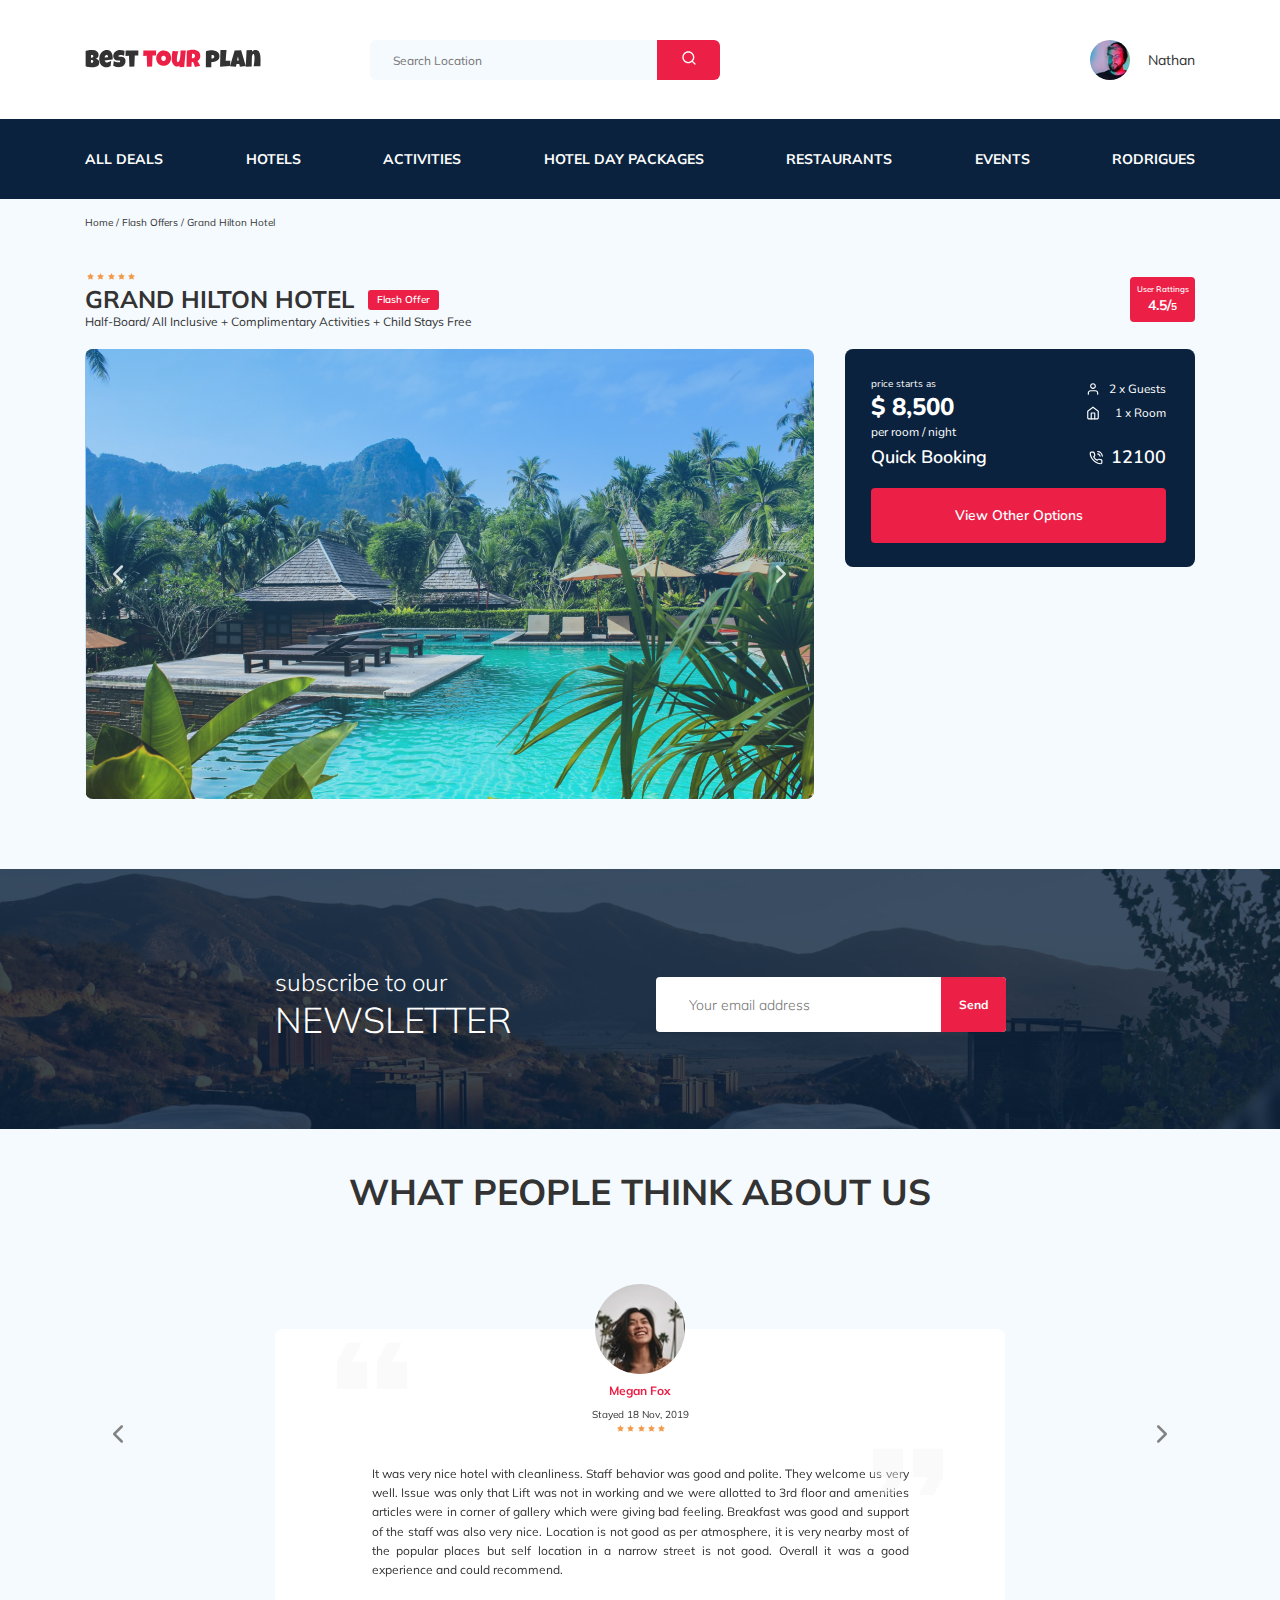
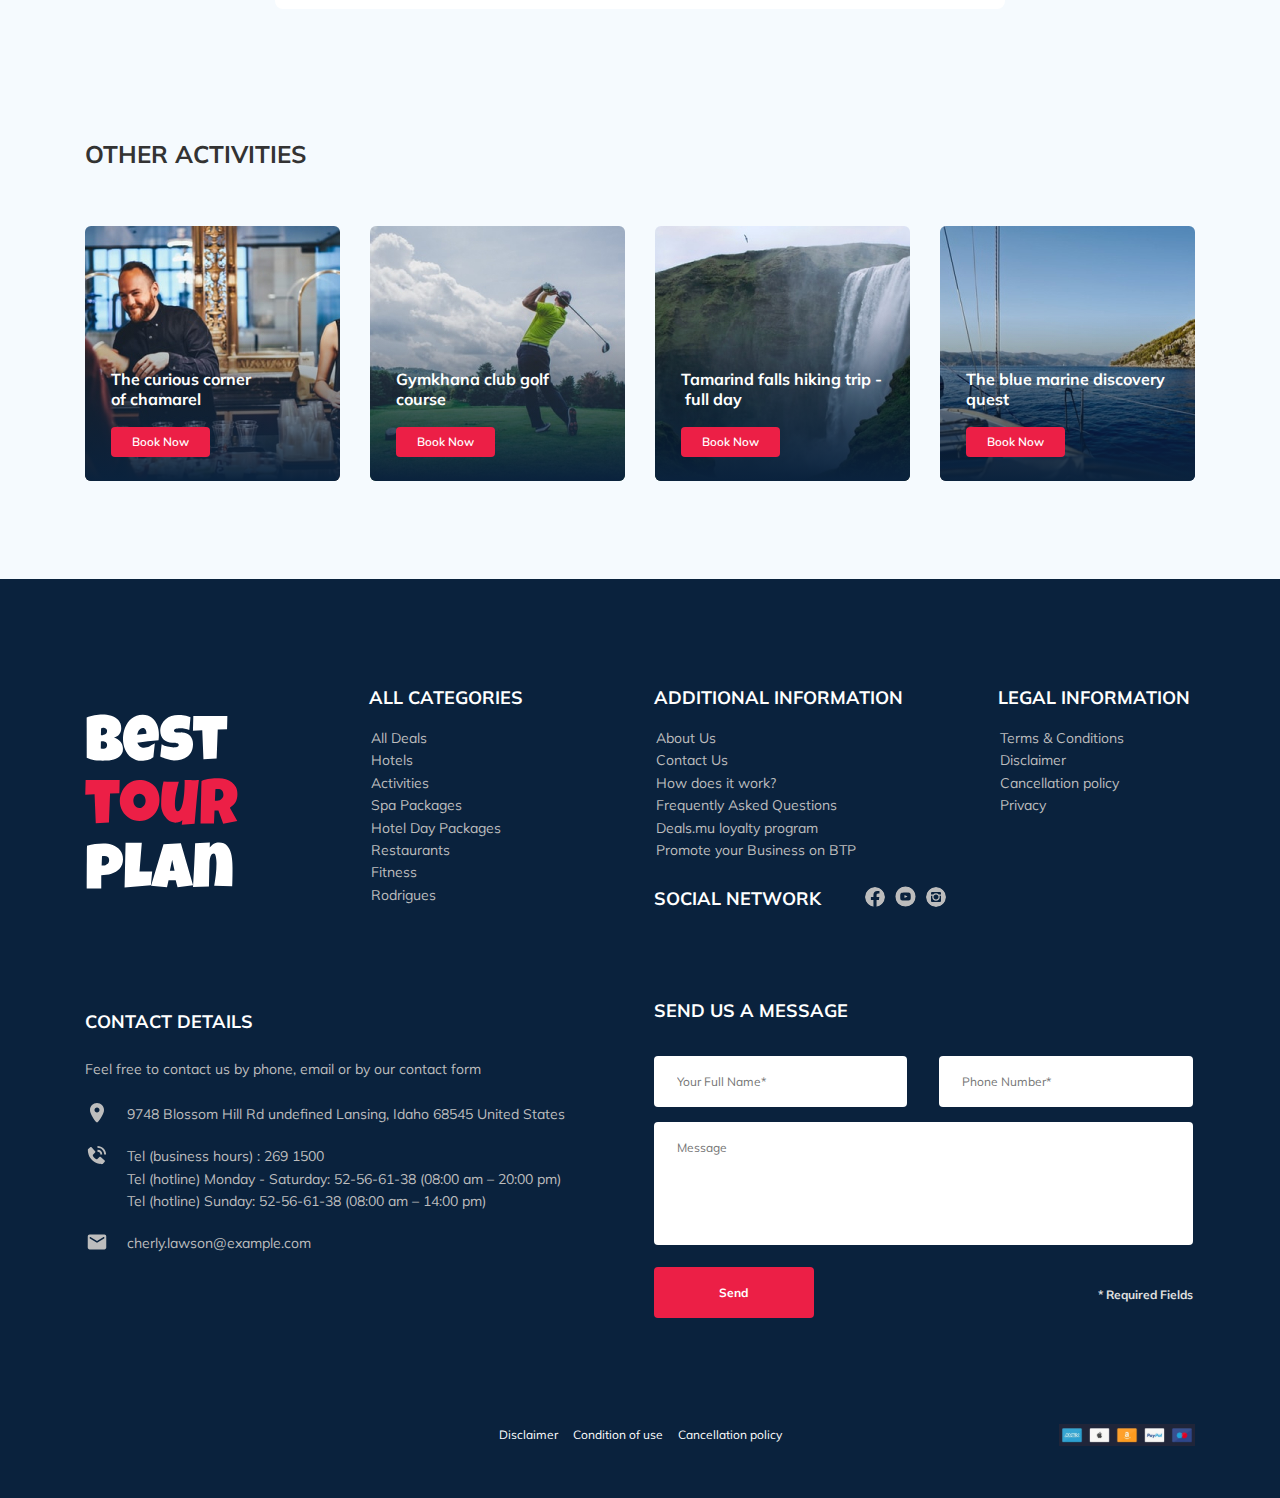
==== commit e33bf530: "fix: modal block" ====
--- a/index.html
+++ b/index.html
@@ -577,30 +577,33 @@
         <div class="modal__overlay"></div>
         <!-- /.modal__overlay -->
         <div class="modal__dialog">
-            <a href="" class="modal__close">
-                <img src="img/modal/close.svg" alt="icon: close">
-            </a>
-            <h3 class="modal__title modal__title--form">booking</h3>
-            <form action="send.php" method="POST" class="modal__form form">
-                <div class="modal__input-group">
-                    <input type="text" class="input modal__input" placeholder="Your Full Name*" name="name" />
-                </div>
-                <!-- /.modal__input-group -->
-                <div class="modal__input-group">
-                    <input type="tel" class="input modal__input phone" placeholder="Phone Number*" name="phone" />
-                </div>
-                <!-- /.modal__input-group -->
-                <div class="modal__input-group">
-                    <input type="text" class="input modal__input" placeholder="Email*" name="email" />
-                </div>
-                <!-- /.modal__input-group -->
-                <textarea class="message modal__message" placeholder="Message" name="message"></textarea>
-                <div class="modal__footer">
-                    <button class="button modal__button" type="submit">Send</button>
-                    <span class="modal__failds">* Required Fields</span>
-                </div>
-                <!-- /.modal__footer -->
-            </form>
+            <div class="modal__wrapper">
+                <a href="" class="modal__close">
+                    <img src="img/modal/close.svg" alt="icon: close">
+                </a>
+                <h3 class="modal__title modal__title--form">booking</h3>
+                <form action="send.php" method="POST" class="modal__form form">
+                    <div class="modal__input-group">
+                        <input type="text" class="input modal__input" placeholder="Your Full Name*" name="name" />
+                    </div>
+                    <!-- /.modal__input-group -->
+                    <div class="modal__input-group">
+                        <input type="tel" class="input modal__input phone" placeholder="Phone Number*" name="phone" />
+                    </div>
+                    <!-- /.modal__input-group -->
+                    <div class="modal__input-group">
+                        <input type="text" class="input modal__input" placeholder="Email*" name="email" />
+                    </div>
+                    <!-- /.modal__input-group -->
+                    <textarea class="message modal__message" placeholder="Message" name="message"></textarea>
+                    <div class="modal__footer">
+                        <button class="button modal__button" type="submit">Send</button>
+                        <span class="modal__failds">* Required Fields</span>
+                    </div>
+                    <!-- /.modal__footer -->
+                </form>
+            </div>
+            <!-- /.modal__wrapper -->
         </div>
         <!-- /.modal__dialog -->
     </div>
--- a/css/style.css
+++ b/css/style.css
@@ -56,6 +56,7 @@
   font-size: 12px;
   line-height: 15px;
   color: #BDBDBD;
+  border: none;
 }
 
 .message {
@@ -1302,6 +1303,7 @@
 .info-wrapper {
   display: flex;
   justify-content: space-between;
+  flex-wrap: wrap;
   align-items: center;
   width: 696px;
 }
@@ -1311,6 +1313,10 @@
   align-items: center;
   padding: 0;
   margin: 0;
+  flex: none;
+  order: 0;
+  flex-grow: 0;
+  margin: 10px 0px;
 }
 
 .info__item {
@@ -1332,6 +1338,11 @@
   font-size: 12px;
   line-height: 15px;
   color: #BDBDBD;
+}
+
+.modal__wrapper {
+  overflow-x: hidden;
+  height: calc(100vh - 142px);
 }
 
 .modal__overlay {
@@ -1963,6 +1974,25 @@
     display: flex;
     justify-content: space-between;
   }
+  .modal__wrapper {
+    height: calc(104vh - 142px);
+  }
+  .modal__dialog {
+    min-width: 80%;
+    padding: 33px 50px;
+  }
+}
+
+@media (max-width: 456px) {
+  .modal__dialog {
+    min-width: 92%;
+    padding: 33px 45px;
+  }
+  .modal__button {
+    min-width: 100%;
+    min-height: 39px;
+    padding: 11px;
+  }
 }
 
 @media (max-width: 320px) {
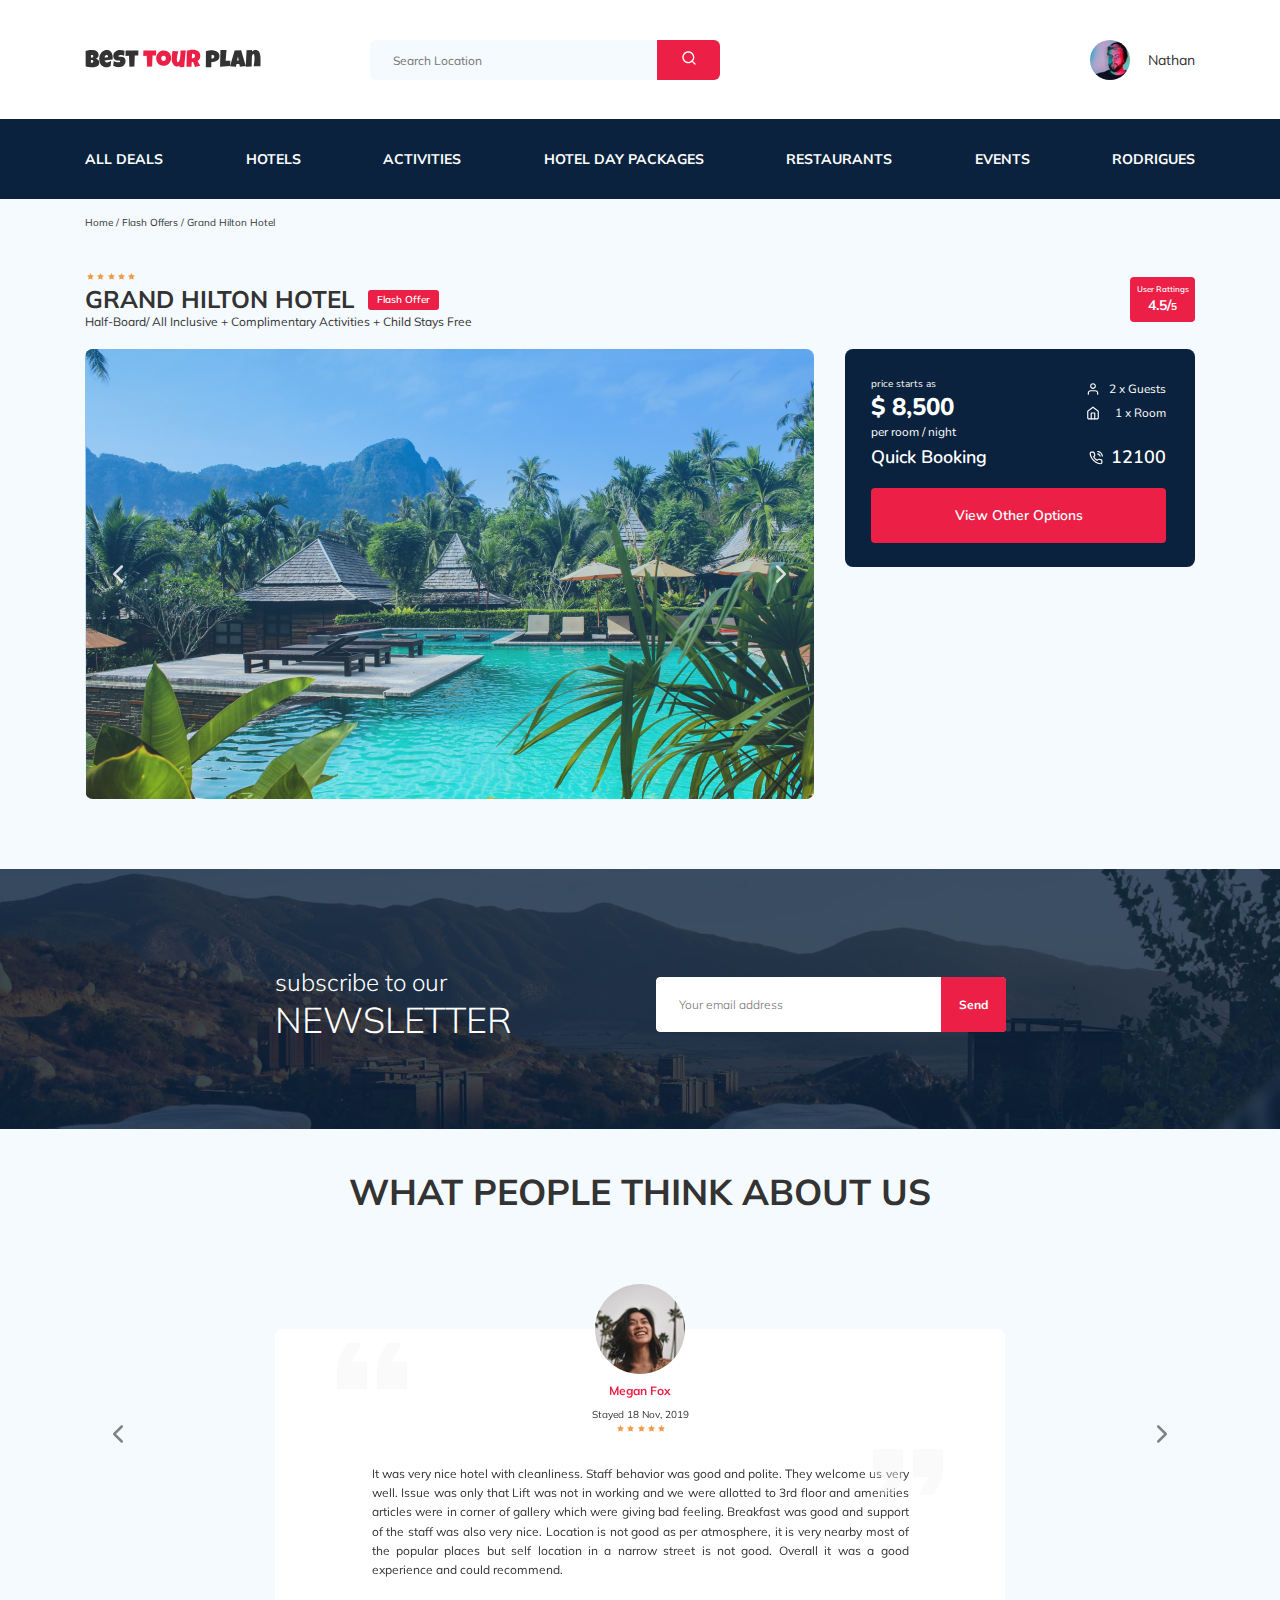
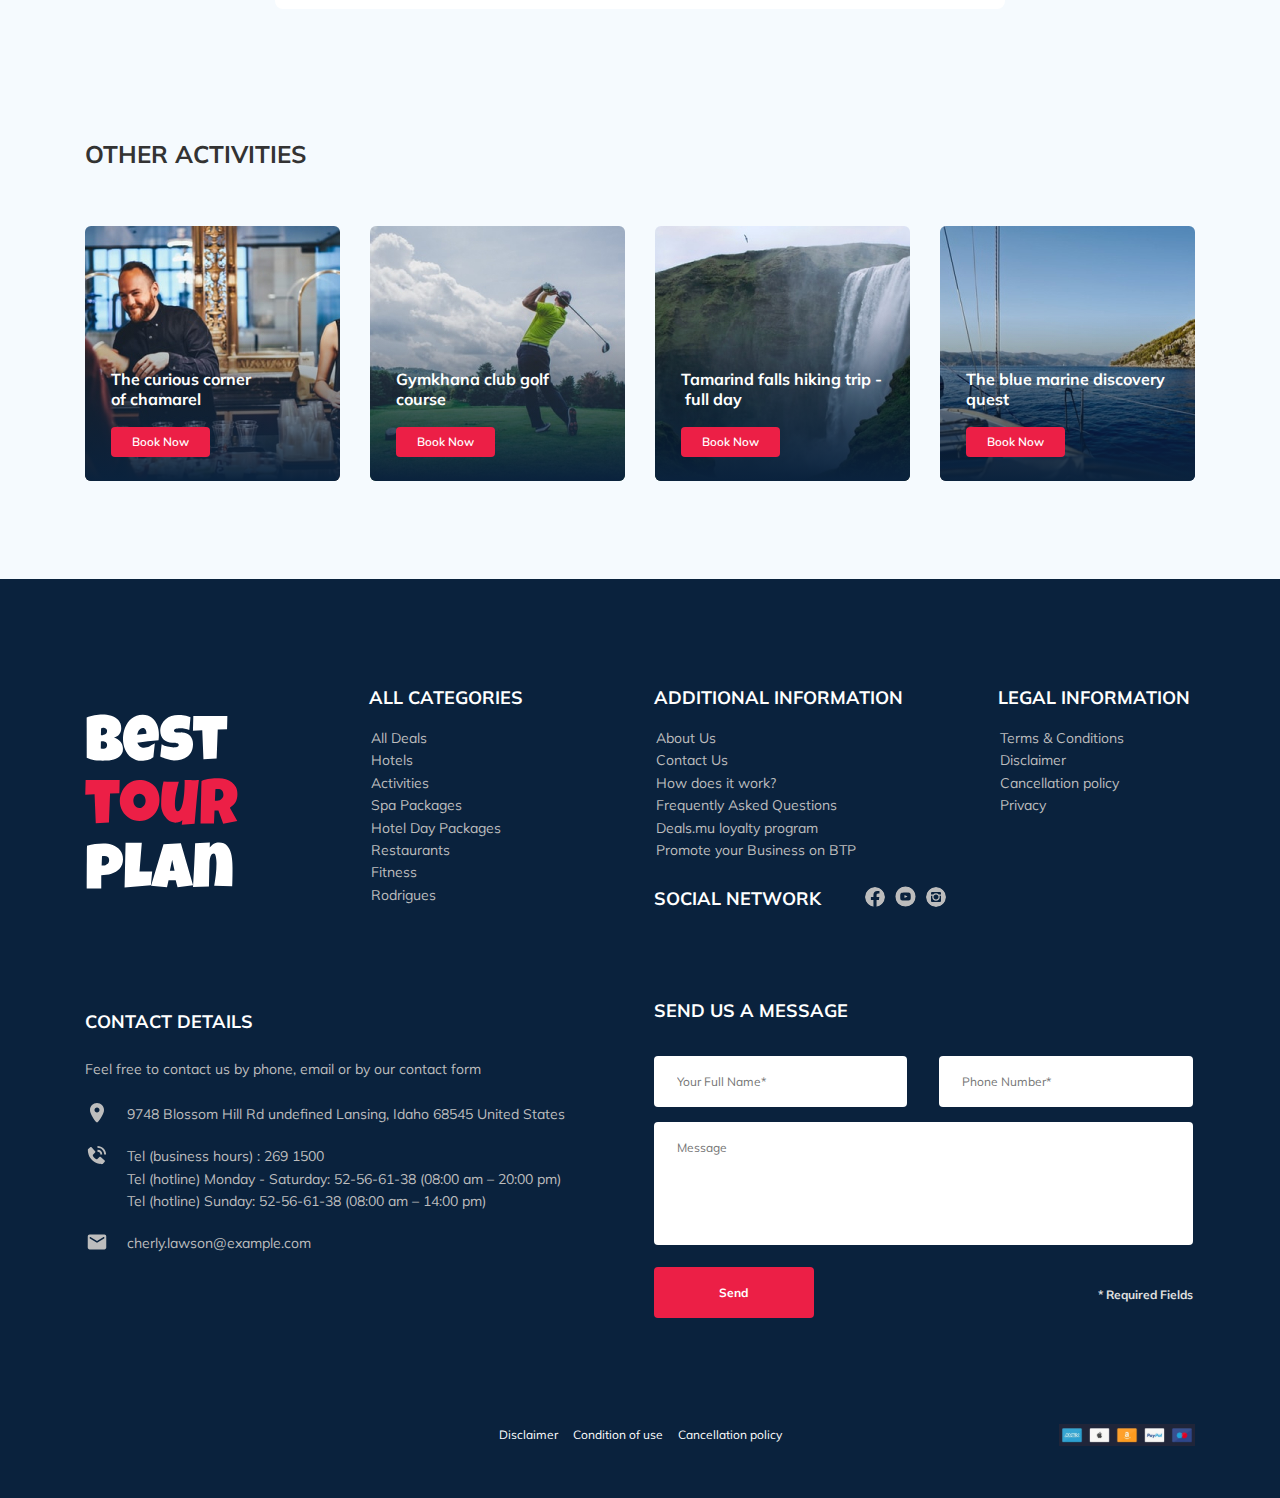
==== commit 20f930d3: "create: validate + scrollbar custom" ====
--- a/index.html
+++ b/index.html
@@ -202,8 +202,8 @@
             <h2 class="newsletter-title newsletter__title">subscribe to our
                 <span class="newsletter-title__strong">Newsletter</span>
             </h2>
-            <form action="send.php" method="POST" class="subscribe newsletter__subscribe">
-                <input type="text" class="subscribe__input" placeholder="Your email address" name="email" />
+            <form action="send.php" method="POST" class="subscribe newsletter__subscribe form">
+                <input type="text" class="subscribe__input input" placeholder="Your email address" name="email" required />
                 <button class="subscribe__button" type="submit">
                     Send
                 </button>
@@ -537,11 +537,11 @@
                     <h3 class="footer__title footer__title--form">send us a message</h3>
                     <form action="send.php" method="POST" class="footer__form form">
                         <div class="footer__input-group">
-                            <input type="text" class="input footer__input" placeholder="Your Full Name*" name="name" />
+                            <input type="text" class="input footer__input" placeholder="Your Full Name*" name="name" required />
                         </div>
                         <!-- /.footer__input-group -->
                         <div class="footer__input-group">
-                            <input type="tel" class="input footer__input phone" placeholder="Phone Number*" name="phone" />
+                            <input type="tel" class="input footer__input phone" placeholder="Phone Number*" name="phone" required minlength="18" />
                         </div>
                         <!-- /.footer__input-group -->
                         <textarea class="message footer__message" placeholder="Message" name="message"></textarea>
@@ -577,22 +577,23 @@
         <div class="modal__overlay"></div>
         <!-- /.modal__overlay -->
         <div class="modal__dialog">
+
             <div class="modal__wrapper">
                 <a href="" class="modal__close">
                     <img src="img/modal/close.svg" alt="icon: close">
                 </a>
                 <h3 class="modal__title modal__title--form">booking</h3>
-                <form action="send.php" method="POST" class="modal__form form">
+                <form action="send.php" method="POST" class="form modal__form">
                     <div class="modal__input-group">
-                        <input type="text" class="input modal__input" placeholder="Your Full Name*" name="name" />
+                        <input type="text" class="input modal__input" placeholder="Your Full Name*" name="name" required />
                     </div>
                     <!-- /.modal__input-group -->
                     <div class="modal__input-group">
-                        <input type="tel" class="input modal__input phone" placeholder="Phone Number*" name="phone" />
+                        <input type="tel" class="input modal__input phone" placeholder="Phone Number*" name="phone" required minlength="10" />
                     </div>
                     <!-- /.modal__input-group -->
                     <div class="modal__input-group">
-                        <input type="text" class="input modal__input" placeholder="Email*" name="email" />
+                        <input type="email" class="input modal__input" placeholder="Email*" name="email" required />
                     </div>
                     <!-- /.modal__input-group -->
                     <textarea class="message modal__message" placeholder="Message" name="message"></textarea>
@@ -610,10 +611,12 @@
     <!-- /.modal -->
 
     <script src="js/jquery-3.6.0.min.js"></script>
-    <script src="js/swiper-bundle.min.js"></script>
-    <script src="js/main.js"></script>
     <script src="https://ajax.googleapis.com/ajax/libs/jquery/1.11.0/jquery.min.js"></script>
     <script src="js/parallax.min.js"></script>
+    <script src="js/swiper-bundle.min.js"></script>
+    <script src="js/jquery.validate.min.js"></script>
+    <script src="js/jquery.mask.min.js"></script>
+    <script src="js/main.js"></script>
 </body>
 
 </html>--- a/css/style.css
+++ b/css/style.css
@@ -1,3 +1,4 @@
+@charset "UTF-8";
 * {
   box-sizing: border-box;
 }
@@ -57,6 +58,7 @@
   line-height: 15px;
   color: #BDBDBD;
   border: none;
+  outline: none;
 }
 
 .message {
@@ -67,6 +69,7 @@
   border-radius: 4px;
   border: none;
   padding: 18px 23px;
+  outline: none;
 }
 
 .button {
@@ -79,6 +82,40 @@
   border-radius: 4px;
   background-color: #ec1f46;
   color: #ffffff;
+}
+
+.invalid {
+  color: #ec1f46;
+  font-size: 12px;
+  font-weight: 600;
+  padding: 10px;
+  border-radius: 8px;
+  background-color: #00000054;
+  width: 100%;
+  height: 30px;
+  /* полоса прокрутки (скроллбар) */
+}
+
+::-webkit-scrollbar {
+  width: 6px;
+  height: 4px;
+  background-color: inherit;
+  margin-left: 5px;
+  /* ползунок скроллбара */
+}
+
+::-webkit-scrollbar-thumb {
+  background-color: #ec1f46;
+  border-radius: 9em;
+}
+
+::-webkit-scrollbar-thumb:hover {
+  background-color: rgba(230, 54, 54, 0.289);
+}
+
+html, body {
+  scrollbar-color: inherit #ec1f46;
+  scrollbar-width: 6px | thin | none;
 }
 
 /*! normalize.css v8.0.1 | MIT License | github.com/necolas/normalize.css */
@@ -832,11 +869,12 @@
   display: flex;
   align-items: center;
   justify-content: center;
-  margin-left: auto;
+  margin-left: 50%;
   padding: 6px 20px;
-  width: 110px;
+  width: 120px;
   height: 40px;
   border-radius: 4px;
+  transform: translateX(-50%);
 }
 
 .thenk-button__link {
@@ -1343,6 +1381,7 @@
 .modal__wrapper {
   overflow-x: hidden;
   height: calc(100vh - 142px);
+  max-height: 428px;
 }
 
 .modal__overlay {
@@ -1398,20 +1437,19 @@
   line-height: 23px;
   text-transform: uppercase;
   margin-top: 0;
-  margin-bottom: 15px;
   text-align: center;
 }
 
 .modal__input {
   width: 100%;
-  margin-bottom: 15px;
-  border: none;
+  margin-top: 15px;
+  background-color: #fff;
 }
 
 .modal__message {
   width: 100%;
   min-height: 123px;
-  margin-bottom: 15px;
+  margin-top: 15px;
 }
 
 .modal__failds {
@@ -1432,6 +1470,10 @@
   align-items: flex-start;
 }
 
+.modal__button {
+  margin-top: 15px;
+}
+
 @media (max-width: 1920px) {
   .container {
     max-width: 1320px;
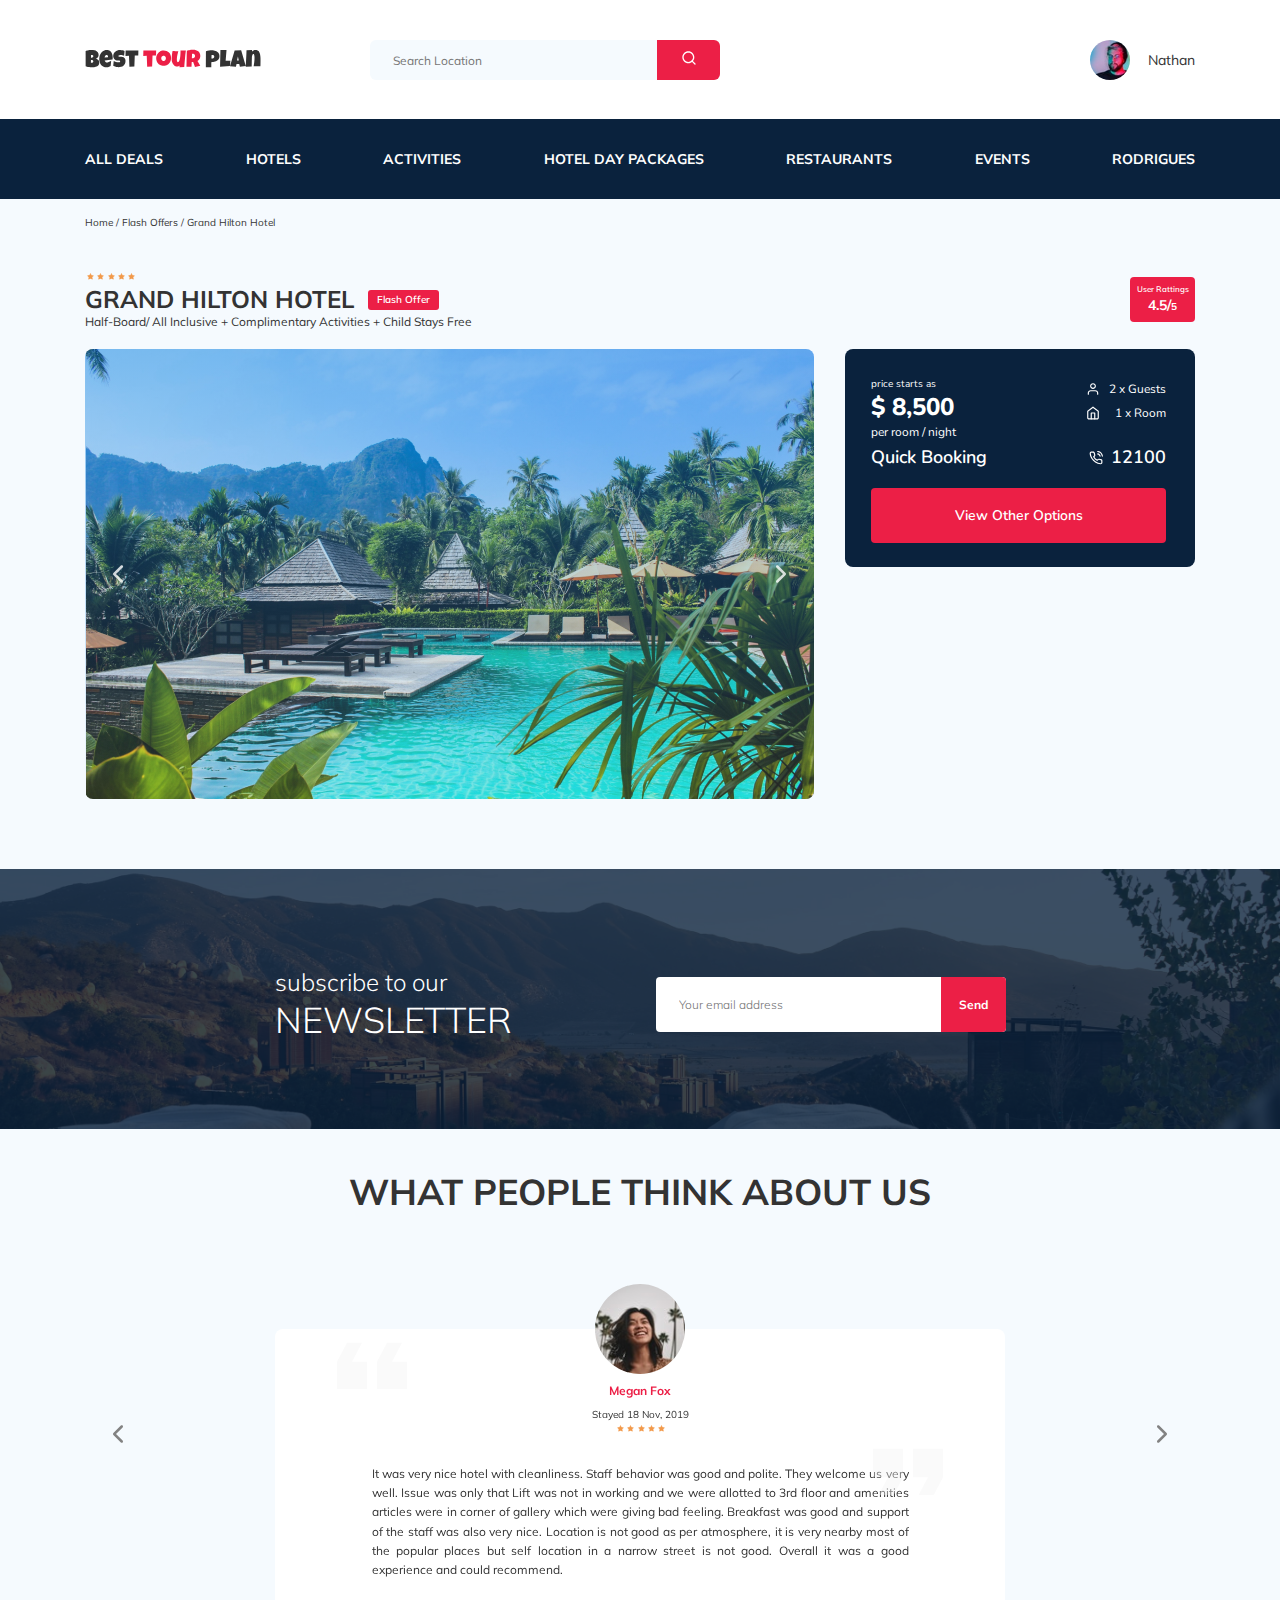
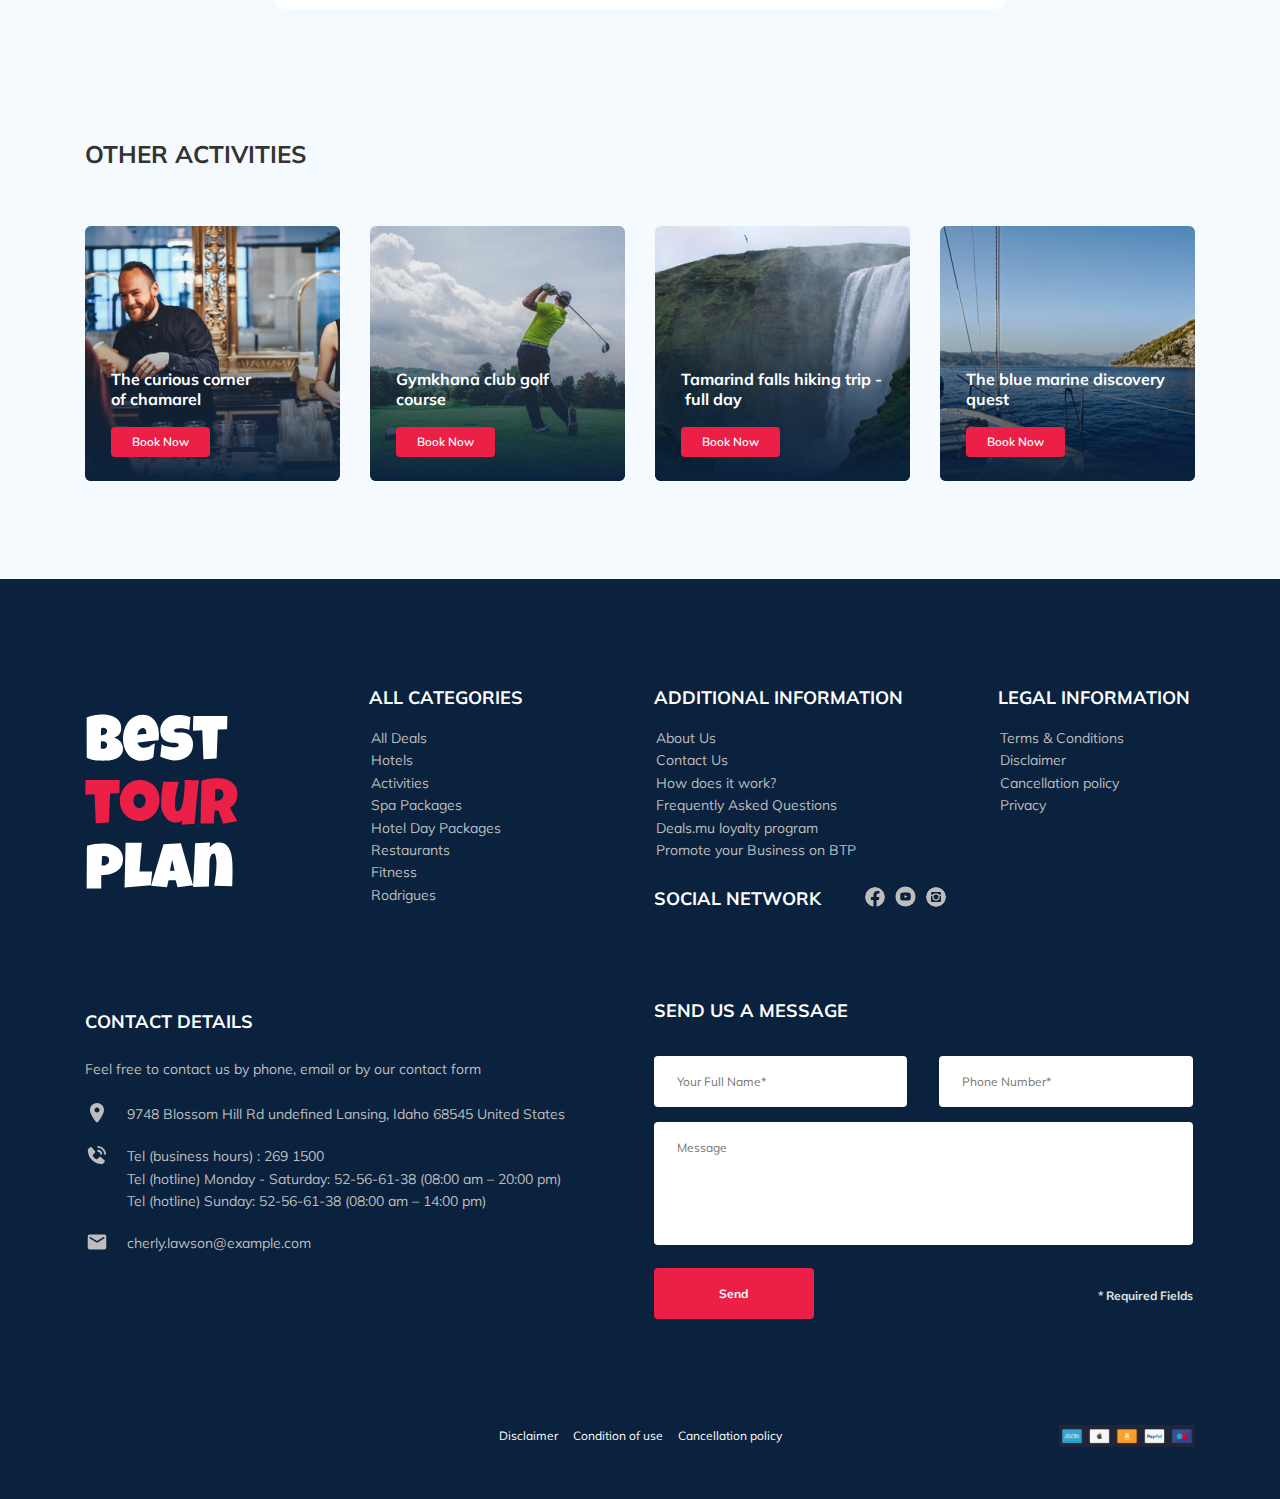
==== commit 608a8f3e: "create: validations" ====
--- a/index.html
+++ b/index.html
@@ -203,7 +203,7 @@
                 <span class="newsletter-title__strong">Newsletter</span>
             </h2>
             <form action="send.php" method="POST" class="subscribe newsletter__subscribe form">
-                <input type="text" class="subscribe__input input" placeholder="Your email address" name="email" required />
+                <input type="email" class="subscribe__input input" placeholder="Your email address" name="email" required />
                 <button class="subscribe__button" type="submit">
                     Send
                 </button>
--- a/css/style.css
+++ b/css/style.css
@@ -85,14 +85,12 @@
 }
 
 .invalid {
-  color: #ec1f46;
+  color: #ffffff;
   font-size: 12px;
   font-weight: 600;
   padding: 10px;
   border-radius: 8px;
-  background-color: #00000054;
-  width: 100%;
-  height: 30px;
+  background-color: #ec1f46;
   /* полоса прокрутки (скроллбар) */
 }
 
@@ -929,12 +927,29 @@
   text-transform: uppercase;
 }
 
+.newsletter__subscribe label#email-error {
+  position: absolute;
+  top: -67%;
+  left: 7px;
+  z-index: 11;
+}
+
+.newsletter__subscribe label#email-error::after {
+  content: '';
+  position: absolute;
+  left: 15px;
+  bottom: -5px;
+  background-color: #ec1f46;
+  width: 10px;
+  height: 10px;
+  transform: rotate(45deg);
+}
+
 .subscribe {
   position: relative;
   width: 350px;
   height: 55px;
   border-radius: 4px;
-  overflow: hidden;
 }
 
 .subscribe__input {
@@ -949,6 +964,7 @@
   line-height: 18px;
   border: none;
   color: #BDBDBD;
+  background-color: #fff;
 }
 
 .subscribe__button {
@@ -969,6 +985,7 @@
   font-weight: bold;
   font-size: 12px;
   line-height: 15px;
+  border-radius: 0 4px 4px 0;
 }
 
 .reviews {
@@ -1292,6 +1309,7 @@
 
 .footer__input {
   width: 100%;
+  background-color: #fff;
 }
 
 .footer__input-group {
@@ -1302,7 +1320,8 @@
 .footer__message {
   width: 100%;
   min-height: 123px;
-  margin-bottom: 22px;
+  margin-bottom: 23px;
+  background-color: #fff;
 }
 
 .footer__failds {
@@ -1311,6 +1330,46 @@
   line-height: 15px;
   margin-top: 20px;
   color: #E0E0E0;
+}
+
+.footer__form {
+  position: relative;
+}
+
+.footer__form label#name-error {
+  position: absolute;
+  top: -37px;
+  z-index: 11;
+  left: 2%;
+}
+
+.footer__form label#name-error::after {
+  content: '';
+  position: absolute;
+  left: 15px;
+  bottom: -5px;
+  background-color: #ec1f46;
+  width: 10px;
+  height: 10px;
+  transform: rotate(45deg);
+}
+
+.footer__form label#phone-error {
+  position: absolute;
+  top: -37px;
+  left: 55%;
+  z-index: 11;
+}
+
+.footer__form label#phone-error::after {
+  content: '';
+  position: absolute;
+  left: 15px;
+  bottom: -5px;
+  background-color: #ec1f46;
+  width: 10px;
+  height: 10px;
+  transform: rotate(45deg);
 }
 
 .contact-details {
@@ -1446,6 +1505,10 @@
   background-color: #fff;
 }
 
+.modal__input-group {
+  position: relative;
+}
+
 .modal__message {
   width: 100%;
   min-height: 123px;
@@ -1474,6 +1537,61 @@
   margin-top: 15px;
 }
 
+.modal__form label#name-error {
+  position: absolute;
+  top: -21px;
+  z-index: 11;
+  left: 6%;
+}
+
+.modal__form label#name-error::after {
+  content: '';
+  position: absolute;
+  left: 15px;
+  bottom: -5px;
+  background-color: #ec1f46;
+  width: 10px;
+  height: 10px;
+  transform: rotate(45deg);
+}
+
+.modal__form label#phone-error {
+  position: absolute;
+  top: -21px;
+  z-index: 11;
+  left: 6%;
+}
+
+.modal__form label#phone-error::after {
+  content: '';
+  position: absolute;
+  left: 15px;
+  bottom: -5px;
+  background-color: #ec1f46;
+  width: 10px;
+  height: 10px;
+  transform: rotate(45deg);
+}
+
+.modal__form label#email-error {
+  position: absolute;
+  top: -21px;
+  left: 6%;
+  width: 92%;
+  z-index: 11;
+}
+
+.modal__form label#email-error::after {
+  content: '';
+  position: absolute;
+  left: 15px;
+  bottom: -5px;
+  background-color: #ec1f46;
+  width: 10px;
+  height: 10px;
+  transform: rotate(45deg);
+}
+
 @media (max-width: 1920px) {
   .container {
     max-width: 1320px;
@@ -1988,6 +2106,22 @@
   .footer__form {
     flex-direction: column;
   }
+  .footer__form label#phone-error {
+    position: absolute;
+    top: 29px;
+    left: 2%;
+    z-index: 11;
+  }
+  .footer__form label#phone-error::after {
+    content: '';
+    position: absolute;
+    left: 15px;
+    bottom: -5px;
+    background-color: #ec1f46;
+    width: 10px;
+    height: 10px;
+    transform: rotate(45deg);
+  }
   .footer__message {
     margin-bottom: 15px;
   }
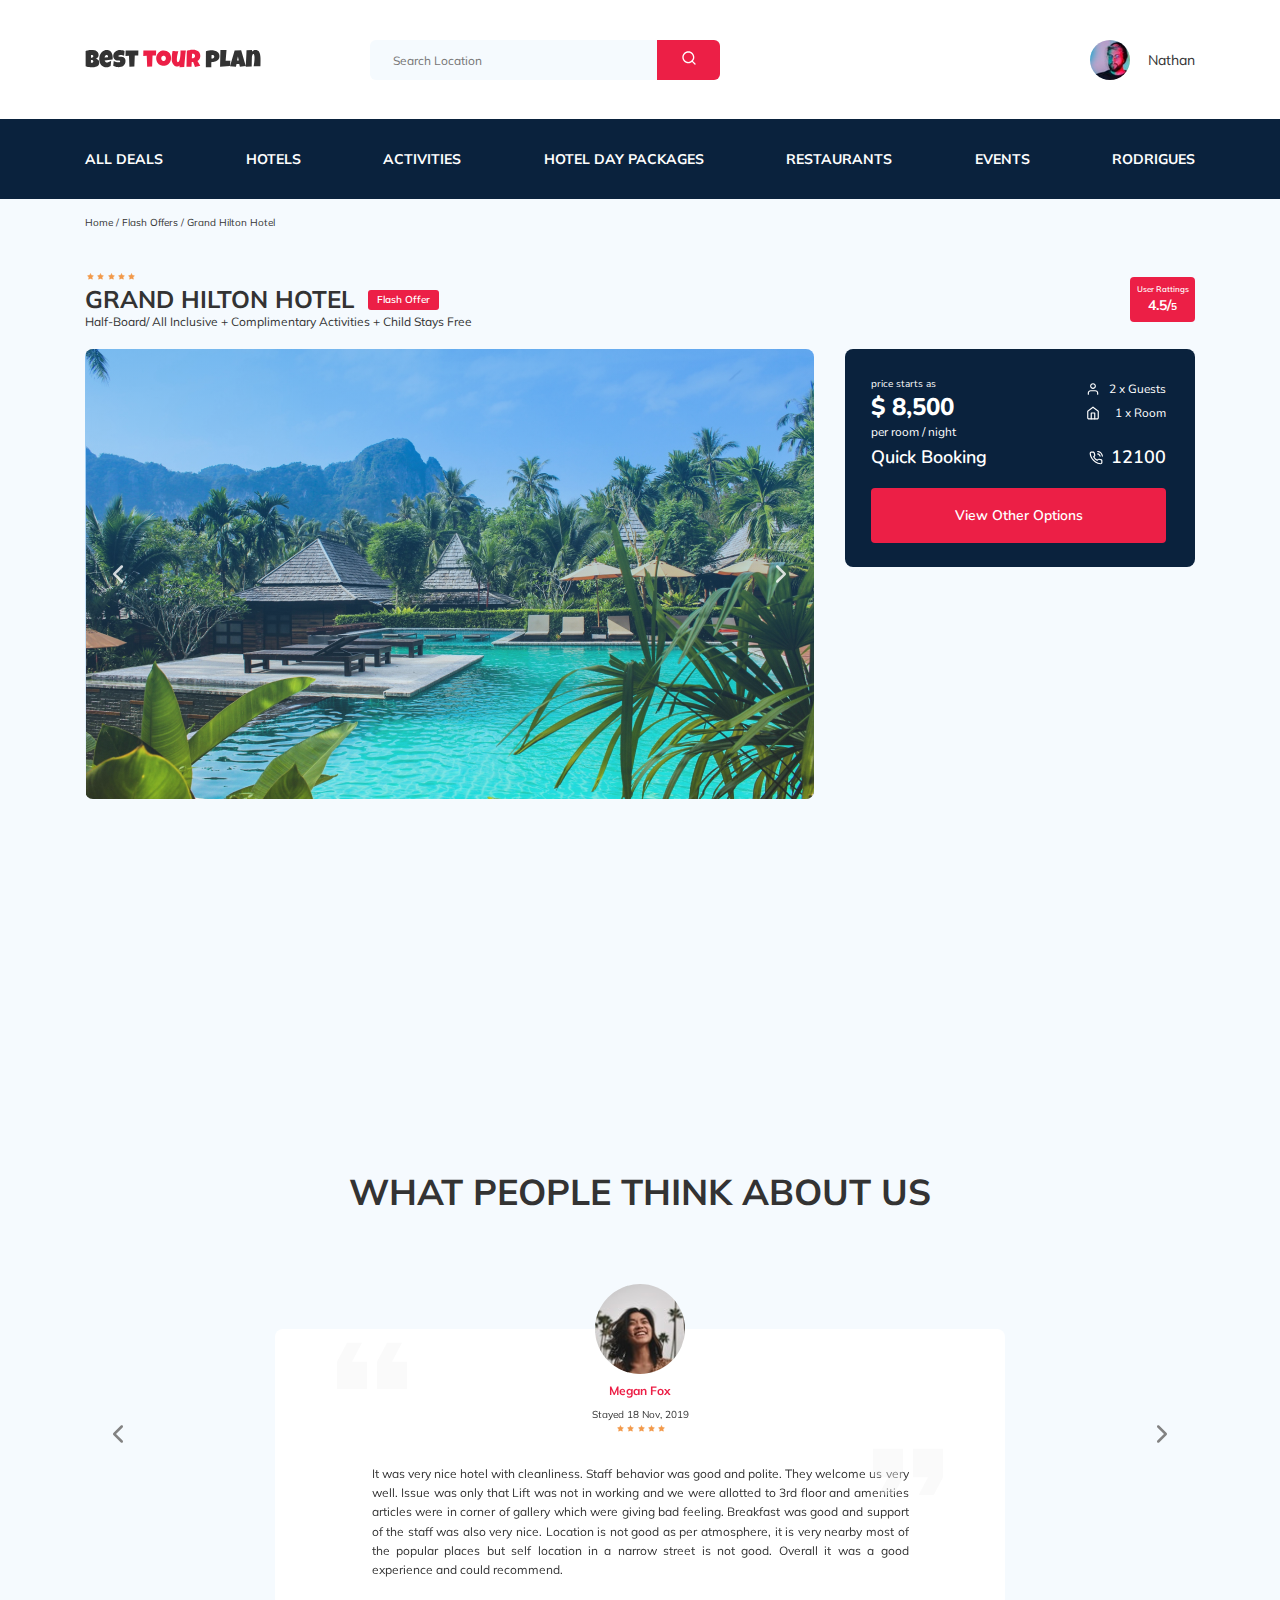
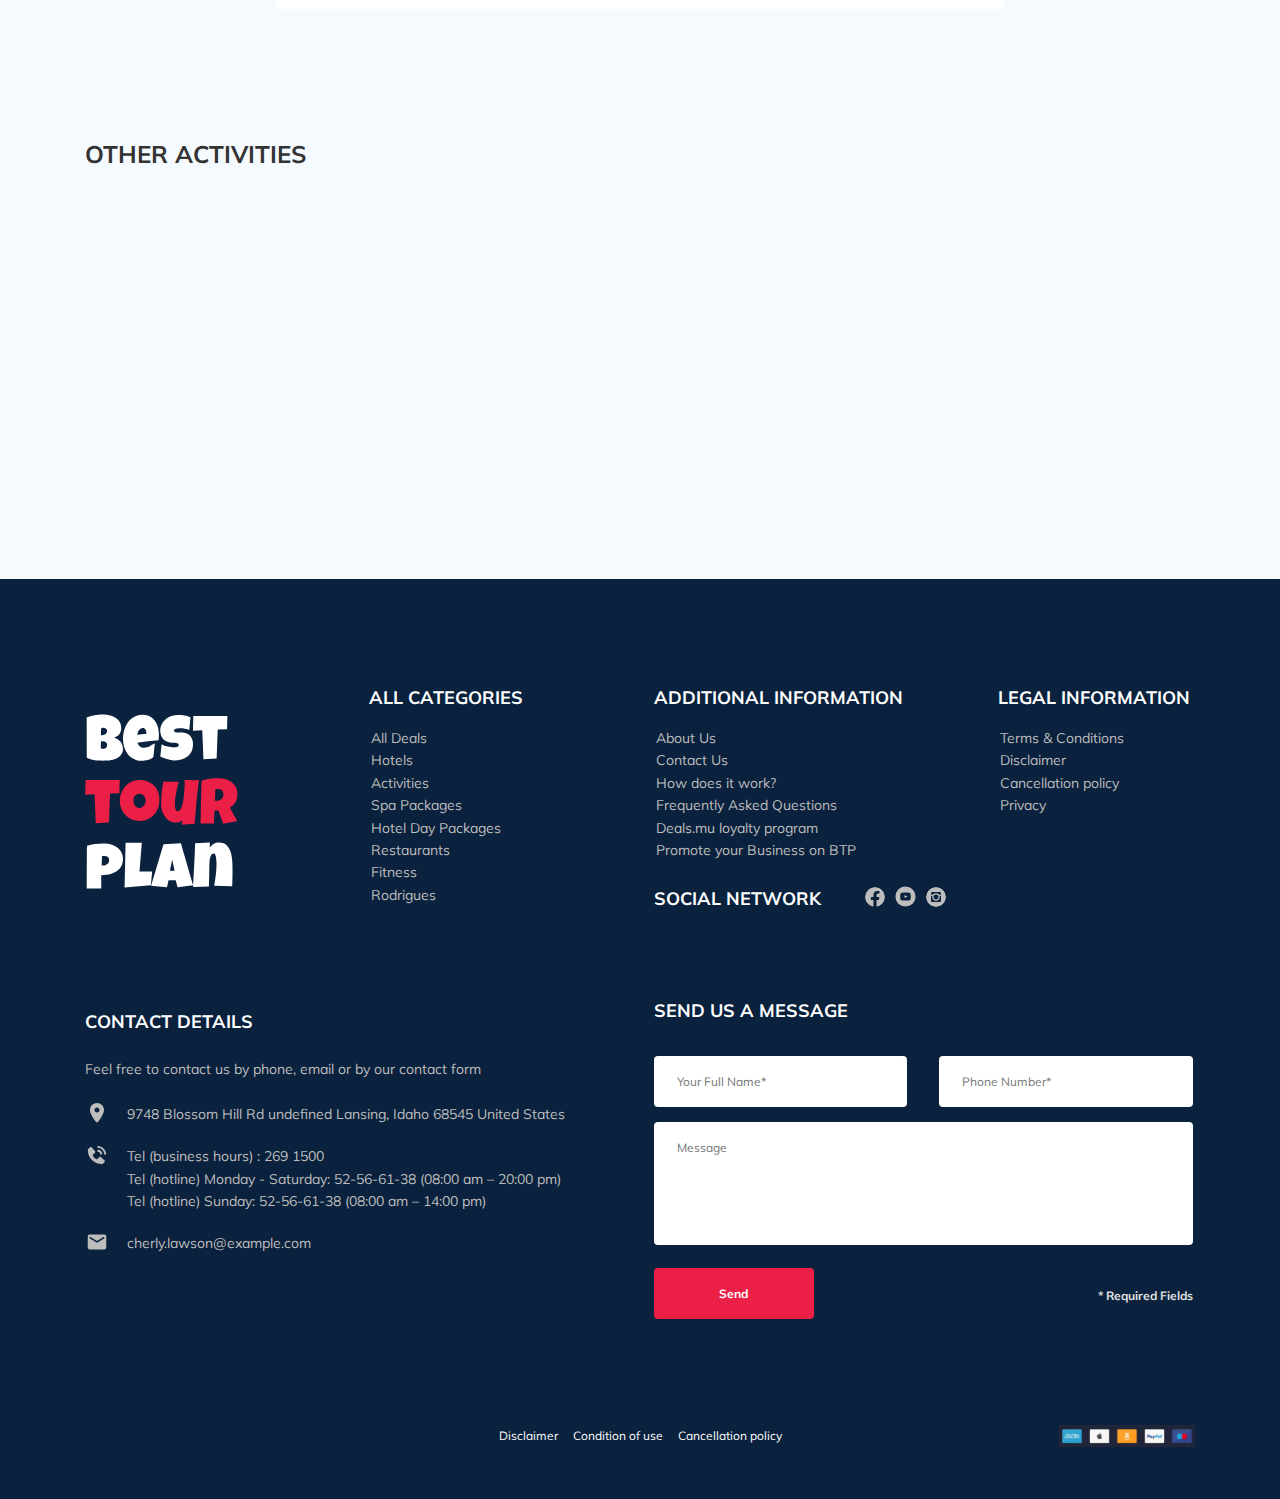
==== commit a7ac3a28: "create: animation" ====
--- a/index.html
+++ b/index.html
@@ -10,6 +10,7 @@
     <link rel="preconnect" href="https://fonts.gstatic.com" crossorigin>
     <link href="https://fonts.googleapis.com/css2?family=Mulish:wght@400;700&family=Nunito:wght@400;700;800&display=swap" rel="stylesheet">
     <link rel="stylesheet" href="css/swiper-bundle.min.css">
+    <link rel="stylesheet" href="css/aos.css">
     <link rel="stylesheet" href="css/style.css">
 
 </head>
@@ -197,7 +198,7 @@
         <!-- /.container -->
     </section>
     <!-- /.hotel -->
-    <section class="newsletter">
+    <section class="newsletter" data-aos="fade-up" data-aos-duration="1000">
         <div class="newsletter-wrapper">
             <h2 class="newsletter-title newsletter__title">subscribe to our
                 <span class="newsletter-title__strong">Newsletter</span>
@@ -371,7 +372,7 @@
         <div class="container">
             <h3 class="activities__title">Other Activities</h3>
             <div class="activities-wrapper">
-                <div class="card activities__card">
+                <div class="card activities__card" data-aos="fade-right" data-aos-delay="200">
                     <img src="img/activity-1.jpg" alt="The curious corner 
              of chamarel" class="card__image">
                     <h3 class="card__title">The curious corner of&nbsp;chamarel
@@ -379,7 +380,7 @@
                     <button class="card__button">Book Now</button>
                 </div>
                 <!-- /.card -->
-                <div class="card activities__card">
+                <div class="card activities__card" data-aos="fade-right" data-aos-delay="300">
                     <img src="img/activity-2.jpg" alt="Gymkhana club golf
              course" class="card__image">
                     <h3 class="card__title">Gymkhana club golf course
@@ -387,7 +388,7 @@
                     <button class="card__button">Book Now</button>
                 </div>
                 <!-- /.card -->
-                <div class="card activities__card">
+                <div class="card activities__card" data-aos="fade-right" data-aos-delay="400">
                     <img src="img/activity-3.jpg" alt="Tamarind falls hiking
           trip - full day" class="card__image">
                     <h3 class="card__title">Tamarind falls hiking trip&nbsp;-&nbsp;full day
@@ -395,7 +396,7 @@
                     <button class="card__button">Book Now</button>
                 </div>
                 <!-- /.card -->
-                <div class="card activities__card">
+                <div class="card activities__card" data-aos="fade-right" data-aos-delay="500">
                     <img src="img/activity-4.jpg" alt="The blue marine discovery
            quest" class="card__image">
                     <h3 class="card__title">The blue marine discovery quest
@@ -616,6 +617,7 @@
     <script src="js/swiper-bundle.min.js"></script>
     <script src="js/jquery.validate.min.js"></script>
     <script src="js/jquery.mask.min.js"></script>
+    <script src="js/aos.js"></script>
     <script src="js/main.js"></script>
 </body>
 
